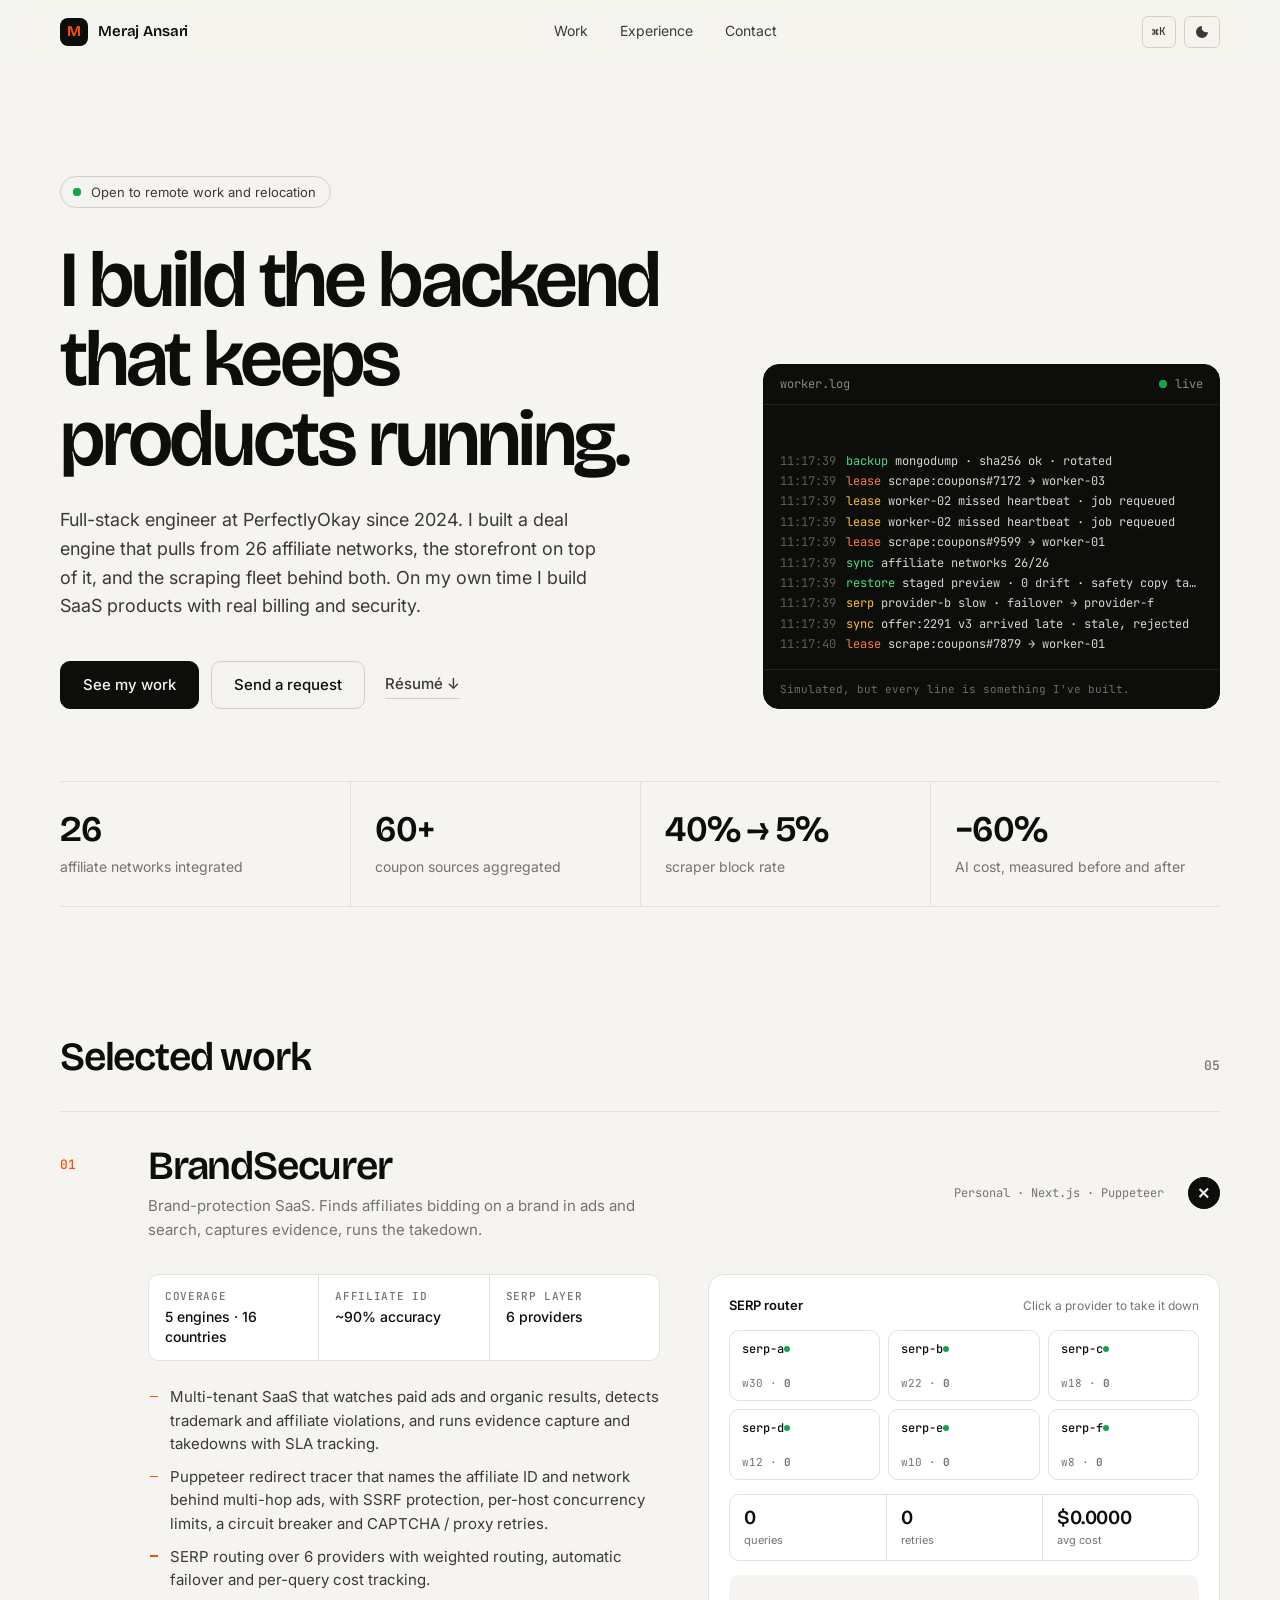
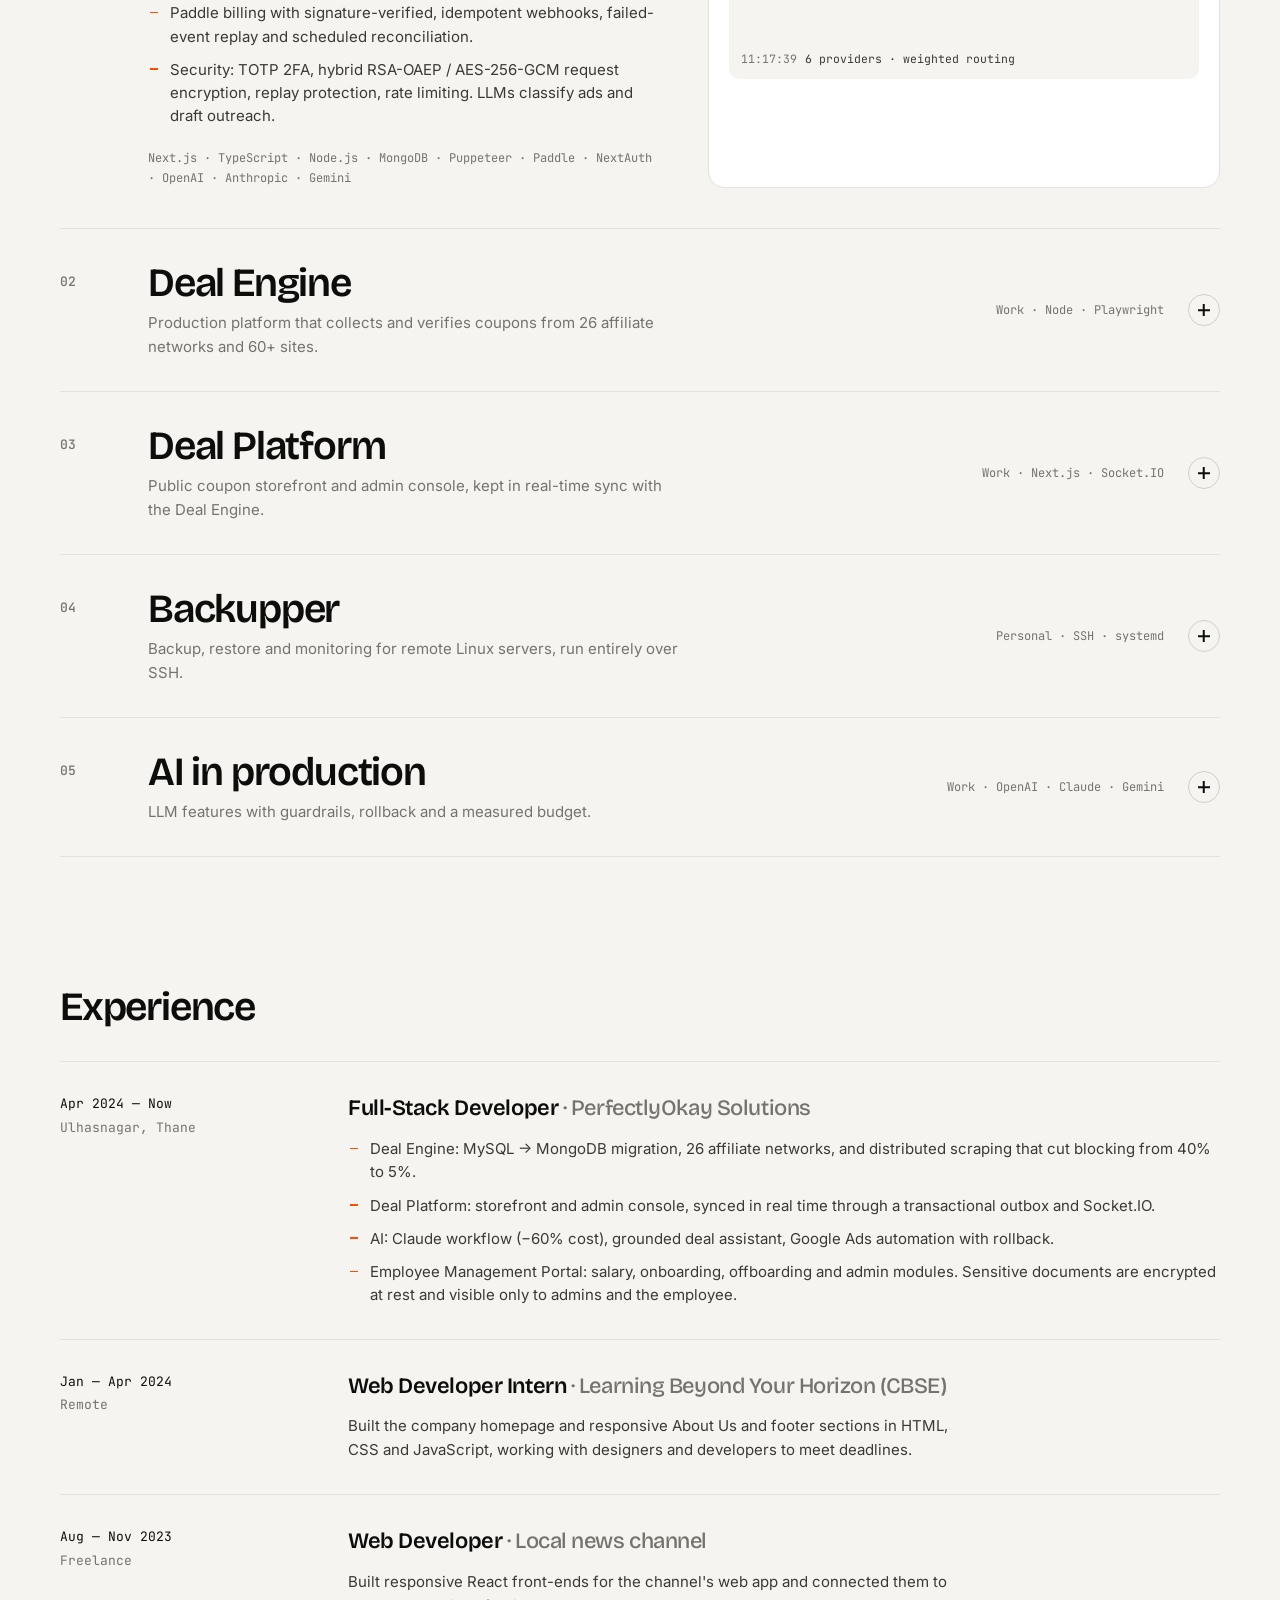
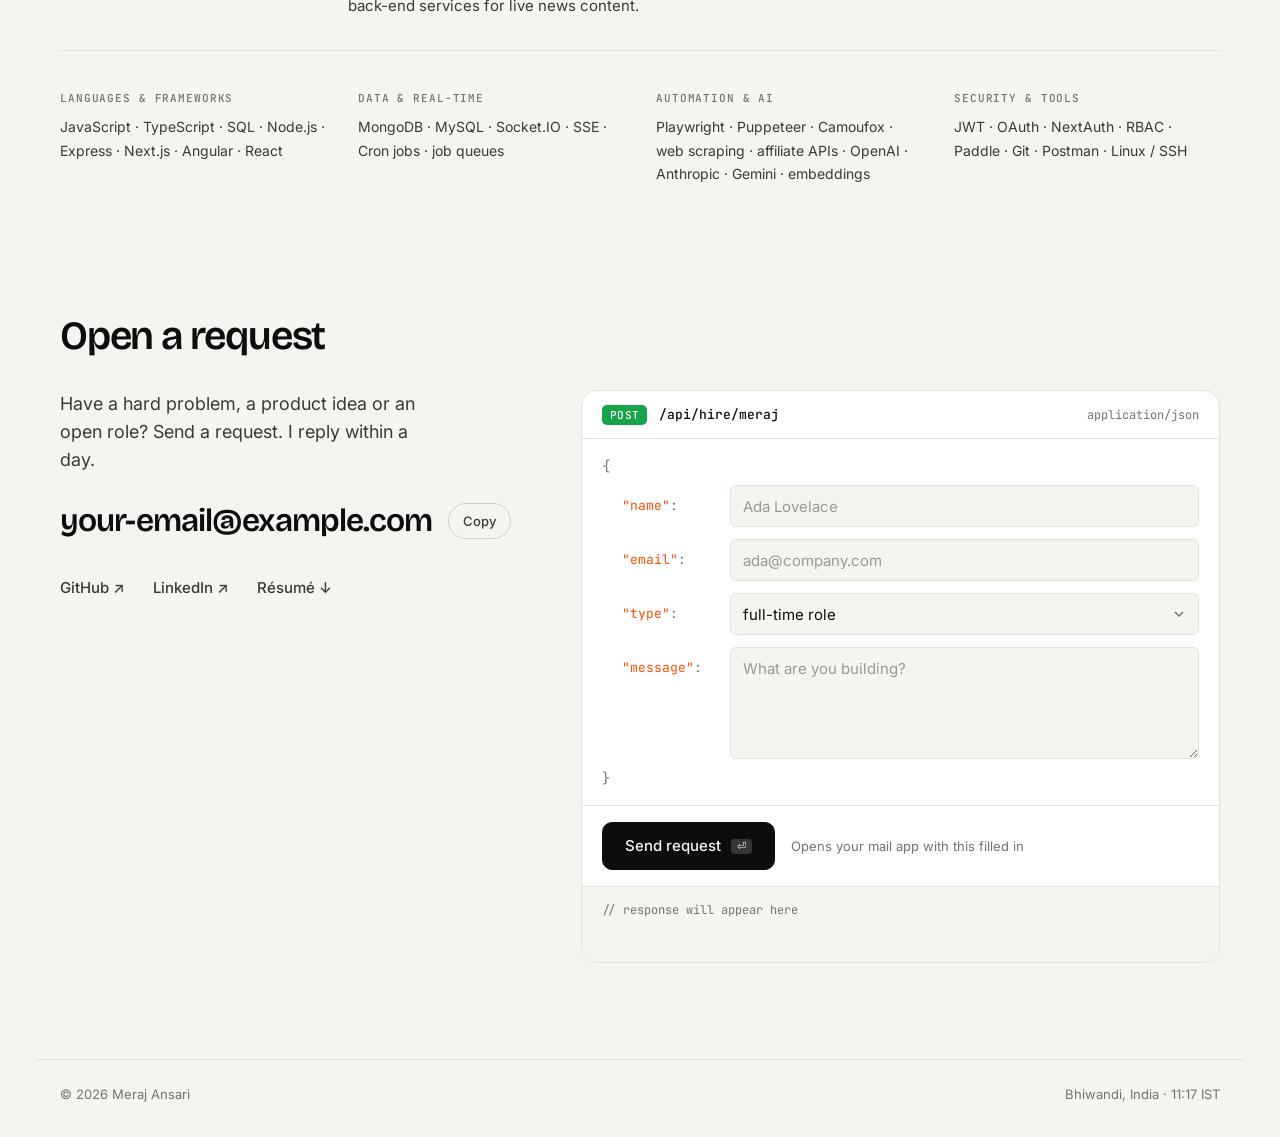
==== index.html @ af487119 "First Draft" ====
<!doctype html>
<html lang="en">
<head>
  <meta charset="utf-8" />
  <meta name="viewport" content="width=device-width, initial-scale=1" />
  <title>Meraj Ansari · Full-Stack Engineer</title>
  <meta name="description" content="Full-stack engineer building backends that keep products running: distributed scraping, real-time sync, billing and LLM features." />
  <meta property="og:title" content="Meraj Ansari · Full-Stack Engineer" />
  <meta property="og:description" content="Backend-first full-stack engineer. Distributed scraping, real-time sync, billing, AI pipelines." />
  <meta property="og:type" content="website" />
  <meta name="theme-color" content="#f5f4f0" media="(prefers-color-scheme: light)" />
  <meta name="theme-color" content="#0b0b0a" media="(prefers-color-scheme: dark)" />
  <link rel="icon" href="data:image/svg+xml,%3Csvg xmlns='http://www.w3.org/2000/svg' viewBox='0 0 32 32'%3E%3Crect width='32' height='32' rx='8' fill='%230d0d0c'/%3E%3Cpath d='M8 23V9h3l5 7 5-7h3v14h-3v-9l-5 7-5-7v9z' fill='%23ff4d00'/%3E%3C/svg%3E" />
  <link rel="preconnect" href="https://fonts.googleapis.com" />
  <link rel="preconnect" href="https://fonts.gstatic.com" crossorigin />
  <link href="https://fonts.googleapis.com/css2?family=Bricolage+Grotesque:opsz,wght@12..96,500;12..96,600;12..96,700&family=Inter:wght@400;500;600&family=JetBrains+Mono:wght@400;500&display=swap" rel="stylesheet" />
  <link rel="stylesheet" href="styles.css" />
  <script>
    try { var t = localStorage.getItem("theme"); if (t) document.documentElement.dataset.theme = t; } catch (e) {}
  </script>
</head>
<body>

  <header class="nav" id="nav">
    <div class="wrap nav-inner">
      <a href="#top" class="brand" aria-label="Meraj Ansari, home">
        <span class="mark">M</span><span class="brand-name">Meraj Ansari</span>
      </a>
      <nav class="nav-links" aria-label="Sections">
        <a href="#work">Work</a>
        <a href="#experience">Experience</a>
        <a href="#contact">Contact</a>
      </nav>
      <div class="nav-tools">
        <button class="icon-btn" id="paletteBtn" aria-label="Open command menu"><kbd>⌘K</kbd></button>
        <button class="icon-btn" id="themeBtn" aria-label="Toggle dark mode">
          <svg viewBox="0 0 24 24" width="16" height="16" aria-hidden="true"><path d="M12 3a9 9 0 1 0 9 9 7 7 0 0 1-9-9z" fill="currentColor"/></svg>
        </button>
      </div>
    </div>
  </header>

  <main id="top">
    <!-- Hero -->
    <section class="wrap hero">
      <div class="hero-copy">
        <p class="status"><span class="dot"></span>Open to remote work and relocation</p>
        <h1>I build the backend that keeps products running.</h1>
        <p class="lede">
          Full-stack engineer at PerfectlyOkay since 2024. I built a deal engine
          that pulls from 26 affiliate networks, the storefront on top of it, and
          the scraping fleet behind both. On my own time I build SaaS products
          with real billing and security.
        </p>
        <div class="ctas">
          <a class="btn btn-primary" href="#work">See my work</a>
          <a class="btn" href="#contact">Send a request</a>
          <a class="text-link" id="resumeLink" href="#" download>Résumé ↓</a>
        </div>
      </div>

      <figure class="console" aria-label="Simulated production log">
        <div class="console-bar">
          <span>worker.log</span>
          <span class="console-live"><span class="dot"></span>live</span>
        </div>
        <ol class="console-body" id="log"></ol>
        <figcaption class="console-foot">Simulated, but every line is something I've built.</figcaption>
      </figure>
    </section>

    <section class="wrap">
      <ul class="metrics">
        <li><b>26</b><span>affiliate networks integrated</span></li>
        <li><b>60+</b><span>coupon sources aggregated</span></li>
        <li><b>40% → 5%</b><span>scraper block rate</span></li>
        <li><b>−60%</b><span>AI cost, measured before and after</span></li>
      </ul>
    </section>

    <!-- Work -->
    <section class="wrap section" id="work">
      <div class="sec-head">
        <h2>Selected work</h2>
        <span class="sec-count">05</span>
      </div>

      <div class="projects">
        <!-- 01 BrandSecurer -->
        <article class="proj open">
          <button class="proj-row" aria-expanded="true" aria-controls="p1">
            <span class="proj-no">01</span>
            <span class="proj-title">
              <span class="proj-name">BrandSecurer</span>
              <span class="proj-line">Brand-protection SaaS. Finds affiliates bidding on a brand in ads and search, captures evidence, runs the takedown.</span>
            </span>
            <span class="proj-tags">Personal · Next.js · Puppeteer</span>
            <span class="plus" aria-hidden="true"></span>
          </button>
          <div class="proj-panel" id="p1">
            <div class="proj-inner">
              <div class="proj-detail">
                <dl class="facts">
                  <div><dt>Coverage</dt><dd>5 engines · 16 countries</dd></div>
                  <div><dt>Affiliate ID</dt><dd>~90% accuracy</dd></div>
                  <div><dt>SERP layer</dt><dd>6 providers</dd></div>
                </dl>
                <ul class="bullets">
                  <li>Multi-tenant SaaS that watches paid ads and organic results, detects trademark and affiliate violations, and runs evidence capture and takedowns with SLA tracking.</li>
                  <li>Puppeteer redirect tracer that names the affiliate ID and network behind multi-hop ads, with SSRF protection, per-host concurrency limits, a circuit breaker and CAPTCHA / proxy retries.</li>
                  <li>SERP routing over 6 providers with weighted routing, automatic failover and per-query cost tracking.</li>
                  <li>Paddle billing with signature-verified, idempotent webhooks, failed-event replay and scheduled reconciliation.</li>
                  <li>Security: TOTP 2FA, hybrid RSA-OAEP / AES-256-GCM request encryption, replay protection, rate limiting. LLMs classify ads and draft outreach.</li>
                </ul>
                <p class="stack">Next.js · TypeScript · Node.js · MongoDB · Puppeteer · Paddle · NextAuth · OpenAI · Anthropic · Gemini</p>
              </div>
              <div class="lab" id="serpLab">
                <div class="lab-head"><span>SERP router</span><span class="lab-hint">Click a provider to take it down</span></div>
                <div class="providers" id="serpProviders"></div>
                <div class="lab-stats">
                  <div><b id="serpTotal">0</b><span>queries</span></div>
                  <div><b id="serpRetries">0</b><span>retries</span></div>
                  <div><b id="serpCost">$0.0000</b><span>avg cost</span></div>
                </div>
                <ol class="lab-log" id="serpLog"></ol>
              </div>
            </div>
          </div>
        </article>

        <!-- 02 Deal Engine -->
        <article class="proj">
          <button class="proj-row" aria-expanded="false" aria-controls="p2">
            <span class="proj-no">02</span>
            <span class="proj-title">
              <span class="proj-name">Deal Engine</span>
              <span class="proj-line">Production platform that collects and verifies coupons from 26 affiliate networks and 60+ sites.</span>
            </span>
            <span class="proj-tags">Work · Node · Playwright</span>
            <span class="plus" aria-hidden="true"></span>
          </button>
          <div class="proj-panel" id="p2">
            <div class="proj-inner">
              <div class="proj-detail">
                <dl class="facts">
                  <div><dt>Sources</dt><dd>26 networks · 60+ sites</dd></div>
                  <div><dt>Block rate</dt><dd>40% → 5%</dd></div>
                  <div><dt>Quick-commerce</dt><dd>6 platforms</dd></div>
                </dl>
                <ul class="bullets">
                  <li>Migrated from MySQL to MongoDB and redesigned the architecture around physically partitioned, project-specific collections with access validation, so client data never crosses projects.</li>
                  <li>Integrated 26 affiliate networks through parallel fetch pipelines and authenticated-portal scraping.</li>
                  <li>Automated Shopify and WooCommerce coupon verification with Camoufox / Playwright, adaptive browser-session pools, rate-limit recovery and residential proxies.</li>
                  <li>Distributed scraping on a lease-based MongoDB job queue with remote workers and server fallback.</li>
                  <li>Socket.IO browser streaming with remote takeover, plus a config-free universal coupon extractor.</li>
                </ul>
                <p class="stack">Node.js · Express · Angular · MongoDB · MySQL · Playwright · Camoufox · Socket.IO</p>
              </div>
              <div class="lab" id="queueLab">
                <div class="lab-head"><span>Job queue</span><span class="lab-hint">Kill a worker: its lease expires, the job is reclaimed</span></div>
                <div class="queue" id="queue"></div>
                <div class="workers" id="workers"></div>
                <div class="lab-stats">
                  <div><b id="qDone">0</b><span>completed</span></div>
                  <div><b id="qReclaimed">0</b><span>reclaimed</span></div>
                  <div><b>0</b><span>lost</span></div>
                </div>
                <ol class="lab-log" id="queueLog"></ol>
              </div>
            </div>
          </div>
        </article>

        <!-- 03 Deal Platform -->
        <article class="proj">
          <button class="proj-row" aria-expanded="false" aria-controls="p3">
            <span class="proj-no">03</span>
            <span class="proj-title">
              <span class="proj-name">Deal Platform</span>
              <span class="proj-line">Public coupon storefront and admin console, kept in real-time sync with the Deal Engine.</span>
            </span>
            <span class="proj-tags">Work · Next.js · Socket.IO</span>
            <span class="plus" aria-hidden="true"></span>
          </button>
          <div class="proj-panel" id="p3">
            <div class="proj-inner">
              <div class="proj-detail">
                <dl class="facts">
                  <div><dt>Sync</dt><dd>Outbox · Socket.IO</dd></div>
                  <div><dt>Updates</dt><dd>Idempotent, version-guarded</dd></div>
                  <div><dt>Access</dt><dd>DB-driven RBAC</dd></div>
                </dl>
                <ul class="bullets">
                  <li>Storefront and admin console with offer ranking, bank and card offers, and A/B testing.</li>
                  <li>Cashback with fraud checks on withdrawals.</li>
                  <li>Multi-provider authentication and database-driven RBAC.</li>
                  <li>Real-time sync with the Deal Engine over project-scoped Socket.IO, using a transactional outbox and idempotent, version-guarded updates, so a late or repeated event never overwrites newer data.</li>
                </ul>
                <p class="stack">Next.js · MongoDB · Socket.IO · RBAC</p>
              </div>
              <div class="lab" id="syncLab">
                <div class="lab-head"><span>Sync stream</span><button class="lab-btn" id="syncBtn">Replay</button></div>
                <div class="sync-flow" aria-hidden="true">
                  <span>Deal Engine</span><i></i><span>outbox</span><i></i><span>Socket.IO</span><i></i><span>Platform</span>
                </div>
                <ol class="sync-events" id="syncEvents">
                  <li><code>offer:2291</code><span>v4 · price ₹499</span><em class="t-ok">applied</em></li>
                  <li><code>offer:2291</code><span>v5 · price ₹449</span><em class="t-ok">applied</em></li>
                  <li><code>offer:2291</code><span>v5 · redelivered</span><em class="t-muted">duplicate · skipped</em></li>
                  <li><code>offer:2291</code><span>v3 · arrived late</span><em class="t-warn">stale · rejected</em></li>
                  <li><code>offer:3107</code><span>v1 · new offer</span><em class="t-ok">applied</em></li>
                </ol>
                <div class="sync-state"><span class="muted">Platform holds</span><b>offer:2291 = v5 · ₹449</b></div>
              </div>
            </div>
          </div>
        </article>

        <!-- 04 Backupper -->
        <article class="proj">
          <button class="proj-row" aria-expanded="false" aria-controls="p4">
            <span class="proj-no">04</span>
            <span class="proj-title">
              <span class="proj-name">Backupper</span>
              <span class="proj-line">Backup, restore and monitoring for remote Linux servers, run entirely over SSH.</span>
            </span>
            <span class="proj-tags">Personal · SSH · systemd</span>
            <span class="plus" aria-hidden="true"></span>
          </button>
          <div class="proj-panel" id="p4">
            <div class="proj-inner">
              <div class="proj-detail">
                <dl class="facts">
                  <div><dt>Targets</dt><dd>Files · MongoDB · MySQL</dd></div>
                  <div><dt>Retries</dt><dd>3× exponential backoff</dd></div>
                  <div><dt>Restore</dt><dd>Auto-rollback on failure</dd></div>
                </dl>
                <ul class="bullets">
                  <li>Cron-scheduled backups with SHA-256-verified transfers that reject truncated uploads, and systemd cgroup CPU / memory limits. If the limits can't be applied, the job fails.</li>
                  <li>Safe restores: staged previews, file and database diffs, drift and tamper detection, pre-restore safety copies, per-target locking, boot-time recovery.</li>
                  <li>Monitoring: CPU / RAM sampling over SSH, spike detection against a 7-day baseline, disk-fill forecasting, missed-backup detection. Alerts go out over SSE and email, deduplicated.</li>
                  <li>Read-only scanner for 6 compromise indicators with Fail2ban analysis. Email-OTP login, 15-minute lockouts, JWT revocation and SSH host-key pinning.</li>
                </ul>
                <p class="stack">Next.js · Node.js · MongoDB · MySQL · SSH/SFTP · JWT · SSE · systemd · cgroups · Cron</p>
              </div>
              <div class="lab">
                <div class="lab-head"><span>Nightly run</span><button class="lab-btn" id="backupBtn">Run again</button></div>
                <ol class="term" id="backupTerm"></ol>
                <div class="lab-head"><span>Disk forecast</span><span class="lab-hint">Full in ~23 days</span></div>
                <svg class="forecast" viewBox="0 0 400 120" preserveAspectRatio="none" role="img" aria-label="Disk usage trend with forecast">
                  <line x1="0" y1="16" x2="400" y2="16" class="cap" />
                  <line x1="240" y1="0" x2="240" y2="120" class="now" />
                  <polyline class="used" points="0,104 30,101 60,99 90,92 120,90 150,85 180,80 210,76 240,69" />
                  <polyline class="proj-line-svg" points="240,69 280,56 320,43 360,30 392,16" />
                  <circle cx="392" cy="16" r="4" class="hit" />
                </svg>
              </div>
            </div>
          </div>
        </article>

        <!-- 05 AI -->
        <article class="proj">
          <button class="proj-row" aria-expanded="false" aria-controls="p5">
            <span class="proj-no">05</span>
            <span class="proj-title">
              <span class="proj-name">AI in production</span>
              <span class="proj-line">LLM features with guardrails, rollback and a measured budget.</span>
            </span>
            <span class="proj-tags">Work · OpenAI · Claude · Gemini</span>
            <span class="plus" aria-hidden="true"></span>
          </button>
          <div class="proj-panel" id="p5">
            <div class="proj-inner">
              <div class="proj-detail">
                <dl class="facts">
                  <div><dt>AI cost</dt><dd>−60%, measured</dd></div>
                  <div><dt>Providers</dt><dd>OpenAI · Claude · Gemini</dd></div>
                  <div><dt>Ads</dt><dd>Rollback · idempotent</dd></div>
                </dl>
                <ul class="bullets">
                  <li>Claude-based scraping workflow that cut AI cost by 60%, measured before and after.</li>
                  <li>Grounded deal assistant with hallucination safeguards: it answers only from retrieved deals.</li>
                  <li>Automated Google Ads optimisation with rollback and idempotent offline-conversion uploads.</li>
                </ul>
                <p class="stack">OpenAI · Anthropic · Gemini · Embeddings · Node.js · Google Ads API</p>
              </div>
              <div class="lab" id="groundLab">
                <div class="lab-head"><span>Grounded answer</span><button class="lab-btn" id="groundBtn">Ask again</button></div>
                <p class="g-q">Is there a free-shipping code for Store A?</p>
                <ol class="g-src">
                  <li><b>1</b> SHIPFREE · Store A · verified 2h ago · min. ₹999</li>
                  <li><b>2</b> Store A policy · free shipping over ₹1,499</li>
                </ol>
                <div class="g-a">
                  <p class="g-line">Yes. <b>SHIPFREE</b> gives free shipping on orders over ₹999.<sup>1</sup></p>
                  <p class="g-line">Orders over ₹1,499 ship free without a code.<sup>2</sup></p>
                  <p class="g-line bad">It also stacks with 20% off sitewide.<span class="g-flag">No source · removed</span></p>
                </div>
              </div>
            </div>
          </div>
        </article>
      </div>
    </section>

    <!-- Experience -->
    <section class="wrap section" id="experience">
      <div class="sec-head"><h2>Experience</h2></div>
      <ol class="exp-list">
        <li class="exp">
          <div class="exp-when"><span>Apr 2024 — Now</span><span class="muted">Ulhasnagar, Thane</span></div>
          <div class="exp-body">
            <h3>Full-Stack Developer <span class="muted">· PerfectlyOkay Solutions</span></h3>
            <ul class="bullets">
              <li>Deal Engine: MySQL → MongoDB migration, 26 affiliate networks, and distributed scraping that cut blocking from 40% to 5%.</li>
              <li>Deal Platform: storefront and admin console, synced in real time through a transactional outbox and Socket.IO.</li>
              <li>AI: Claude workflow (−60% cost), grounded deal assistant, Google Ads automation with rollback.</li>
              <li>Employee Management Portal: salary, onboarding, offboarding and admin modules. Sensitive documents are encrypted at rest and visible only to admins and the employee.</li>
            </ul>
          </div>
        </li>
        <li class="exp">
          <div class="exp-when"><span>Jan — Apr 2024</span><span class="muted">Remote</span></div>
          <div class="exp-body">
            <h3>Web Developer Intern <span class="muted">· Learning Beyond Your Horizon (CBSE)</span></h3>
            <p class="exp-note">Built the company homepage and responsive About Us and footer sections in HTML, CSS and JavaScript, working with designers and developers to meet deadlines.</p>
          </div>
        </li>
        <li class="exp">
          <div class="exp-when"><span>Aug — Nov 2023</span><span class="muted">Freelance</span></div>
          <div class="exp-body">
            <h3>Web Developer <span class="muted">· Local news channel</span></h3>
            <p class="exp-note">Built responsive React front-ends for the channel's web app and connected them to back-end services for live news content.</p>
          </div>
        </li>
      </ol>

      <div class="toolbox">
        <div><h4>Languages &amp; frameworks</h4><p>JavaScript · TypeScript · SQL · Node.js · Express · Next.js · Angular · React</p></div>
        <div><h4>Data &amp; real-time</h4><p>MongoDB · MySQL · Socket.IO · SSE · Cron jobs · job queues</p></div>
        <div><h4>Automation &amp; AI</h4><p>Playwright · Puppeteer · Camoufox · web scraping · affiliate APIs · OpenAI · Anthropic · Gemini · embeddings</p></div>
        <div><h4>Security &amp; tools</h4><p>JWT · OAuth · NextAuth · RBAC · Paddle · Git · Postman · Linux / SSH</p></div>
      </div>
    </section>

    <!-- Contact -->
    <section class="wrap section" id="contact">
      <div class="sec-head"><h2>Open a request</h2></div>
      <div class="contact">
        <div class="contact-side">
          <p class="contact-kicker">Have a hard problem, a product idea or an open role? Send a request. I reply within a day.</p>
          <div class="contact-mail">
            <a id="emailLink" href="#">—</a>
            <button class="copy" id="copyBtn" aria-label="Copy email address">Copy</button>
          </div>
          <ul class="contact-links">
            <li><a id="githubLink" href="#" target="_blank" rel="noopener">GitHub ↗</a></li>
            <li><a id="linkedinLink" href="#" target="_blank" rel="noopener">LinkedIn ↗</a></li>
            <li><a id="resumeLink2" href="#" download>Résumé ↓</a></li>
          </ul>
        </div>

        <form class="api" id="hireForm" novalidate>
          <div class="api-bar">
            <span class="api-method">POST</span>
            <span class="api-path">/api/hire/meraj</span>
            <span class="api-type">application/json</span>
          </div>
          <div class="api-body">
            <span class="brace">{</span>
            <label class="api-field"><span class="key">"name"</span><input name="name" required autocomplete="name" placeholder="Ada Lovelace" /></label>
            <label class="api-field"><span class="key">"email"</span><input name="email" type="email" required autocomplete="email" placeholder="ada@company.com" /></label>
            <label class="api-field"><span class="key">"type"</span>
              <select name="type">
                <option>full-time role</option>
                <option>contract</option>
                <option>collaboration</option>
                <option>just saying hi</option>
              </select>
            </label>
            <label class="api-field"><span class="key">"message"</span><textarea name="message" rows="4" required placeholder="What are you building?"></textarea></label>
            <span class="brace">}</span>
          </div>
          <div class="api-foot">
            <button class="btn btn-primary" type="submit">Send request <kbd class="kbd-inv">⏎</kbd></button>
            <span class="api-hint">Opens your mail app with this filled in</span>
          </div>
          <pre class="api-resp" id="apiResp" aria-live="polite"><span class="muted">// response will appear here</span></pre>
        </form>
      </div>
    </section>
  </main>

  <footer class="wrap footer">
    <span>© <span id="year"></span> Meraj Ansari</span>
    <span>Bhiwandi, India · <span id="clock">--:--</span> IST</span>
  </footer>

  <div class="palette" id="palette" hidden>
    <div class="palette-box" role="dialog" aria-modal="true" aria-label="Command menu">
      <input id="paletteInput" placeholder="Jump to…" autocomplete="off" spellcheck="false" />
      <ol id="paletteList"></ol>
    </div>
  </div>

  <div class="toast" id="toast" role="status" aria-live="polite"></div>

  <script src="main.js"></script>
</body>
</html>
---- styles.css ----
/* ───────── Tokens ───────── */
:root {
  --bg: #f5f4f0;
  --card: #ffffff;
  --fg: #0d0d0c;
  --fg-2: #3a3936;
  --mute: #75736d;
  --line: #e3e1da;
  --line-2: #d3d0c7;
  --accent: #ff4d00;
  --ok: #16a34a;
  --warn: #c98a00;
  --bad: #dc2626;

  --display: "Bricolage Grotesque", "Inter", system-ui, sans-serif;
  --sans: "Inter", system-ui, -apple-system, sans-serif;
  --mono: "JetBrains Mono", ui-monospace, monospace;

  --wrap: 1160px;
  --pad: 24px;
  --nav-h: 64px;
  --r-lg: 16px;
  --r-md: 10px;
  --r-sm: 6px;
  --ease: cubic-bezier(.2, .7, .2, 1);
  color-scheme: light;
}
@media (prefers-color-scheme: dark) {
  :root:not([data-theme="light"]) {
    --bg: #0b0b0a; --card: #131312; --fg: #f1efe9; --fg-2: #c9c6be; --mute: #8b8880;
    --line: #22221f; --line-2: #2f2e2a; --accent: #ff6a2b; --ok: #34d074; --warn: #e6ad2e; --bad: #f05252;
    color-scheme: dark;
  }
}
:root[data-theme="dark"] {
  --bg: #0b0b0a; --card: #131312; --fg: #f1efe9; --fg-2: #c9c6be; --mute: #8b8880;
  --line: #22221f; --line-2: #2f2e2a; --accent: #ff6a2b; --ok: #34d074; --warn: #e6ad2e; --bad: #f05252;
  color-scheme: dark;
}

/* ───────── Base ───────── */
*, *::before, *::after { box-sizing: border-box; }
html { scroll-behavior: smooth; scroll-padding-top: calc(var(--nav-h) + 16px); -webkit-text-size-adjust: 100%; }
body {
  margin: 0; background: var(--bg); color: var(--fg);
  font: 400 16px/1.6 var(--sans); -webkit-font-smoothing: antialiased; -moz-osx-font-smoothing: grayscale;
  text-rendering: optimizeLegibility; overflow-x: hidden;
}
h1, h2, h3, h4, p, ul, ol, dl, dd, figure { margin: 0; }
ul, ol { padding: 0; list-style: none; }
a { color: inherit; text-decoration: none; }
button { font: inherit; color: inherit; background: none; border: 0; padding: 0; cursor: pointer; }
:focus-visible { outline: 2px solid var(--accent); outline-offset: 3px; border-radius: 4px; }
::selection { background: var(--accent); color: #fff; }
kbd { font: 500 11px/1 var(--mono); }
.muted { color: var(--mute); }

.wrap { width: 100%; max-width: calc(var(--wrap) + var(--pad) * 2); margin-inline: auto; padding-inline: var(--pad); }

.dot { width: 8px; height: 8px; border-radius: 50%; background: var(--ok); flex: none; position: relative; }
.dot::after { content: ""; position: absolute; inset: 0; border-radius: 50%; background: var(--ok); animation: ping 2s var(--ease) infinite; }
@keyframes ping { 0% { transform: scale(1); opacity: .6; } 100% { transform: scale(2.6); opacity: 0; } }

/* ───────── Nav ───────── */
.nav {
  position: sticky; top: 0; z-index: 30; height: var(--nav-h);
  background: color-mix(in srgb, var(--bg) 82%, transparent);
  backdrop-filter: saturate(160%) blur(12px); -webkit-backdrop-filter: saturate(160%) blur(12px);
  border-bottom: 1px solid transparent; transition: border-color .2s;
}
.nav.scrolled { border-bottom-color: var(--line); }
.nav-inner { height: 100%; display: flex; align-items: center; justify-content: space-between; gap: 24px; }
.brand { display: flex; align-items: center; gap: 10px; font: 600 15px/1 var(--display); letter-spacing: -.01em; }
.mark {
  width: 28px; height: 28px; border-radius: 8px; background: var(--fg); color: var(--accent);
  display: grid; place-items: center; font: 700 15px/1 var(--display);
}
.nav-links { display: flex; gap: 32px; font-size: 14px; color: var(--fg-2); }
.nav-links a { position: relative; padding: 6px 0; transition: color .15s; }
.nav-links a:hover { color: var(--fg); }
.nav-tools { display: flex; align-items: center; gap: 8px; }
.icon-btn {
  height: 32px; min-width: 32px; padding: 0 9px; border: 1px solid var(--line-2); border-radius: var(--r-sm);
  display: inline-grid; place-items: center; color: var(--fg-2); transition: border-color .15s, color .15s, background .15s;
}
.icon-btn:hover { border-color: var(--fg); color: var(--fg); }

/* ───────── Hero ───────── */
.hero {
  display: grid; grid-template-columns: minmax(0, 7fr) minmax(0, 5fr); gap: 64px;
  align-items: end; padding-top: 112px; padding-bottom: 72px;
}
.status {
  display: inline-flex; align-items: center; gap: 10px; height: 32px; padding: 0 14px 0 12px;
  border: 1px solid var(--line-2); border-radius: 999px; font-size: 13px; color: var(--fg-2); margin-bottom: 32px;
}
h1 {
  font: 600 clamp(44px, 6.2vw, 84px)/1 var(--display); letter-spacing: -.04em;
  max-width: 13ch; text-wrap: balance;
}
.lede { margin-top: 28px; font-size: 18px; line-height: 1.6; color: var(--fg-2); max-width: 50ch; text-wrap: pretty; }
.ctas { display: flex; align-items: center; flex-wrap: wrap; gap: 12px; margin-top: 40px; }
.btn {
  height: 48px; padding: 0 22px; border-radius: var(--r-md); border: 1px solid var(--line-2);
  display: inline-flex; align-items: center; font-size: 15px; font-weight: 500;
  transition: transform .2s var(--ease), background .15s, border-color .15s;
}
.btn:hover { border-color: var(--fg); transform: translateY(-1px); }
.btn:active { transform: translateY(0); }
.btn-primary { background: var(--fg); color: var(--bg); border-color: var(--fg); }
.btn-primary:hover { background: color-mix(in srgb, var(--fg) 86%, var(--accent)); }
.text-link { margin-left: 8px; font-size: 15px; font-weight: 500; color: var(--fg-2); border-bottom: 1px solid var(--line-2); padding-bottom: 2px; transition: color .15s, border-color .15s; }
.text-link:hover { color: var(--fg); border-color: var(--fg); }

/* console */
.console {
  background: #0d0d0c; color: #d9d6ce; border-radius: var(--r-lg); overflow: hidden;
  font: 12px/1.7 var(--mono); border: 1px solid #0d0d0c;
}
:root[data-theme="dark"] .console { border-color: var(--line-2); }
@media (prefers-color-scheme: dark) { :root:not([data-theme="light"]) .console { border-color: var(--line-2); } }
.console-bar { display: flex; justify-content: space-between; align-items: center; height: 40px; padding: 0 16px; border-bottom: 1px solid #23231f; color: #8b8880; }
.console-live { display: inline-flex; align-items: center; gap: 8px; }
.console-body { height: 264px; padding: 14px 16px; overflow: hidden; display: flex; flex-direction: column; justify-content: flex-end; }
.console-body li { white-space: nowrap; overflow: hidden; text-overflow: ellipsis; animation: rise .35s var(--ease); }
.console-body .ts { color: #5f5d57; margin-right: 10px; }
.console-foot { padding: 10px 16px; border-top: 1px solid #23231f; color: #6f6c66; font-size: 11px; }
.c-ok { color: #4ade80; } .c-warn { color: #fbbf24; } .c-bad { color: #f87171; } .c-acc { color: #ff7a3d; }
@keyframes rise { from { opacity: 0; transform: translateY(6px); } }

/* metrics */
.metrics { display: grid; grid-template-columns: repeat(4, 1fr); border-top: 1px solid var(--line); border-bottom: 1px solid var(--line); }
.metrics li { padding: 28px 24px; border-left: 1px solid var(--line); }
.metrics li:first-child { border-left: 0; padding-left: 0; }
.metrics b { display: block; font: 600 36px/1.1 var(--display); letter-spacing: -.03em; font-variant-numeric: tabular-nums; }
.metrics span { display: block; margin-top: 6px; font-size: 14px; color: var(--mute); }

/* ───────── Sections ───────── */
.section { padding-top: 128px; }
.sec-head { display: flex; align-items: baseline; justify-content: space-between; margin-bottom: 32px; }
h2 { font: 600 40px/1.1 var(--display); letter-spacing: -.03em; }
.sec-count { font: 500 13px var(--mono); color: var(--mute); }

/* ───────── Projects ───────── */
.projects { border-bottom: 1px solid var(--line); }
.proj { border-top: 1px solid var(--line); }
.proj-row {
  width: 100%; display: grid; grid-template-columns: 64px minmax(0, 1fr) auto 32px; gap: 24px;
  align-items: center; padding: 32px 0; text-align: left;
}
.proj-no { font: 500 13px var(--mono); color: var(--mute); align-self: start; padding-top: 12px; transition: color .2s; }
.proj-title { display: flex; flex-direction: column; gap: 6px; }
.proj-name { font: 600 clamp(28px, 3.4vw, 40px)/1.1 var(--display); letter-spacing: -.03em; transition: transform .3s var(--ease); }
.proj-line { font-size: 15px; color: var(--mute); max-width: 60ch; }
.proj-tags { font: 400 12px var(--mono); color: var(--mute); white-space: nowrap; }
.plus { width: 32px; height: 32px; border: 1px solid var(--line-2); border-radius: 50%; position: relative; transition: transform .35s var(--ease), background .2s, border-color .2s; }
.plus::before, .plus::after { content: ""; position: absolute; left: 50%; top: 50%; width: 12px; height: 1.5px; background: currentColor; transform: translate(-50%, -50%); }
.plus::after { transform: translate(-50%, -50%) rotate(90deg); }
.proj-row:hover .proj-no, .proj.open .proj-no { color: var(--accent); }
.proj-row:hover .proj-name { transform: translateX(6px); }
.proj-row:hover .plus { border-color: var(--fg); }
.proj.open .plus { transform: rotate(45deg); background: var(--fg); color: var(--bg); border-color: var(--fg); }

.proj-panel { display: grid; grid-template-rows: 0fr; transition: grid-template-rows .45s var(--ease); }
.proj.open .proj-panel { grid-template-rows: 1fr; }
.proj-inner {
  overflow: hidden; min-height: 0;
  display: grid; grid-template-columns: minmax(0, 1fr) minmax(0, 1fr); gap: 48px;
  padding-left: 88px;
}
.proj-inner > * { margin-bottom: 40px; }
.proj-inner > :first-child { opacity: 0; transform: translateY(8px); transition: opacity .3s, transform .4s var(--ease); }
.proj.open .proj-inner > :first-child { opacity: 1; transform: none; transition-delay: .12s; }

.facts { display: grid; grid-template-columns: repeat(3, 1fr); gap: 1px; background: var(--line); border: 1px solid var(--line); border-radius: var(--r-md); overflow: hidden; margin-bottom: 24px; }
.facts div { background: var(--card); padding: 14px 16px; }
.facts dt { font: 500 11px var(--mono); color: var(--mute); text-transform: uppercase; letter-spacing: .06em; }
.facts dd { margin-top: 4px; font-size: 14px; font-weight: 500; line-height: 1.4; }

.bullets li { position: relative; padding-left: 22px; font-size: 15px; color: var(--fg-2); line-height: 1.55; }
.bullets li + li { margin-top: 10px; }
.bullets li::before { content: ""; position: absolute; left: 2px; top: .7em; width: 8px; height: 1.5px; background: var(--accent); }

/* ───────── Labs ───────── */
.lab {
  background: var(--card); border: 1px solid var(--line); border-radius: var(--r-lg);
  padding: 20px; display: flex; flex-direction: column; gap: 14px; font-size: 13px; min-width: 0;
  opacity: 0; transform: translateY(8px); transition: opacity .3s, transform .4s var(--ease);
}
.proj.open .lab { opacity: 1; transform: none; transition-delay: .2s; }
.lab-head { display: flex; justify-content: space-between; align-items: baseline; gap: 12px; font-weight: 600; font-size: 13px; }
.lab-hint { font-weight: 400; font-size: 12px; color: var(--mute); text-align: right; }
.lab-btn { font-size: 12px; font-weight: 500; color: var(--accent); }
.lab-btn:hover { text-decoration: underline; text-underline-offset: 3px; }
.lab-stats { display: grid; grid-template-columns: repeat(3, 1fr); border: 1px solid var(--line); border-radius: var(--r-md); }
.lab-stats div { padding: 10px 14px; border-left: 1px solid var(--line); }
.lab-stats div:first-child { border-left: 0; }
.lab-stats b { display: block; font: 600 20px/1.2 var(--display); letter-spacing: -.02em; font-variant-numeric: tabular-nums; }
.lab-stats span { font-size: 11px; color: var(--mute); }
.lab-log {
  height: 104px; padding: 10px 12px; border-radius: var(--r-md); background: var(--bg);
  font: 11.5px/1.75 var(--mono); color: var(--fg-2); overflow: hidden;
  display: flex; flex-direction: column; justify-content: flex-end;
}
.lab-log li { white-space: nowrap; overflow: hidden; text-overflow: ellipsis; animation: rise .3s var(--ease); }
.lab-log .ts { color: var(--mute); margin-right: 8px; }
.t-ok { color: var(--ok); } .t-warn { color: var(--warn); } .t-bad { color: var(--bad); } .t-acc { color: var(--accent); }

/* SERP providers */
.providers { display: grid; grid-template-columns: repeat(3, 1fr); gap: 8px; }
.prov {
  border: 1px solid var(--line); border-radius: var(--r-md); padding: 10px 12px; text-align: left;
  display: flex; flex-direction: column; gap: 8px; transition: border-color .15s, opacity .2s;
}
.prov:hover { border-color: var(--fg); }
.prov-top { display: flex; justify-content: space-between; align-items: center; font: 500 12px var(--mono); }
.prov-state { width: 6px; height: 6px; border-radius: 50%; background: var(--ok); }
.prov-bar { height: 3px; border-radius: 3px; background: var(--line); overflow: hidden; }
.prov-bar i { display: block; height: 100%; width: 0; background: var(--fg); transition: width .3s var(--ease); }
.prov-sub { font: 400 11px var(--mono); color: var(--mute); font-variant-numeric: tabular-nums; }
.prov.hit { border-color: var(--accent); }
.prov.down { opacity: .5; border-style: dashed; }
.prov.down .prov-state { background: var(--bad); }

/* Queue */
.queue { display: flex; gap: 6px; flex-wrap: wrap; min-height: 26px; }
.job { font: 500 11px/24px var(--mono); padding: 0 8px; border-radius: var(--r-sm); background: var(--bg); border: 1px solid var(--line); animation: rise .25s var(--ease); }
.job.requeued { border-color: var(--warn); color: var(--warn); }
.workers { display: grid; grid-template-columns: repeat(3, 1fr); gap: 8px; }
.worker { border: 1px solid var(--line); border-radius: var(--r-md); padding: 10px 12px; display: flex; flex-direction: column; gap: 6px; font: 11px var(--mono); }
.w-top { display: flex; justify-content: space-between; font-weight: 500; font-size: 12px; }
.w-state { color: var(--ok); font-weight: 400; }
.w-job { color: var(--mute); }
.meter { height: 3px; border-radius: 3px; background: var(--line); overflow: hidden; }
.meter i { display: block; height: 100%; width: 0; background: var(--fg); }
.meter.lease i { background: var(--ok); }
.w-label { color: var(--mute); font-size: 10px; text-transform: uppercase; letter-spacing: .06em; }
.worker button { margin-top: 4px; height: 26px; border: 1px solid var(--line-2); border-radius: var(--r-sm); font: 500 11px var(--sans); transition: border-color .15s, background .15s, color .15s; }
.worker button:hover { border-color: var(--bad); color: var(--bad); }
.worker.dead { border-style: dashed; }
.worker.dead .w-state { color: var(--bad); }
.worker.dead .meter.lease i { background: var(--warn); }
.worker.dead button:hover { border-color: var(--ok); color: var(--ok); }

/* Backup */
.term { min-height: 196px; padding: 12px 14px; border-radius: var(--r-md); background: var(--bg); font: 11.5px/1.75 var(--mono); color: var(--fg-2); }
.term li { animation: rise .25s var(--ease); white-space: pre-wrap; overflow-wrap: anywhere; }
.term .cmd { color: var(--mute); }
.forecast { width: 100%; height: 120px; display: block; border-radius: var(--r-md); background: var(--bg); }
.forecast .cap { stroke: var(--bad); stroke-dasharray: 3 4; stroke-width: 1; vector-effect: non-scaling-stroke; }
.forecast .now { stroke: var(--line-2); stroke-width: 1; vector-effect: non-scaling-stroke; }
.forecast .used { fill: none; stroke: var(--fg); stroke-width: 2; vector-effect: non-scaling-stroke; stroke-linejoin: round; }
.forecast .proj-line-svg { fill: none; stroke: var(--accent); stroke-width: 2; stroke-dasharray: 5 5; vector-effect: non-scaling-stroke; }
.forecast .hit { fill: var(--accent); }

/* Grounded answer */
.g-q { align-self: flex-end; max-width: 85%; background: var(--fg); color: var(--bg); padding: 10px 14px; border-radius: 14px 14px 4px 14px; font-size: 14px; }
.g-src { display: flex; flex-direction: column; gap: 6px; font: 11.5px/1.5 var(--mono); color: var(--fg-2); padding: 12px 14px; border-radius: var(--r-md); background: var(--bg); }
.g-src b { display: inline-grid; place-items: center; width: 18px; height: 18px; margin-right: 8px; border-radius: 4px; background: var(--accent); color: #fff; font-weight: 500; font-size: 10px; }
.g-a { display: flex; flex-direction: column; gap: 6px; padding: 12px 14px; border: 1px solid var(--line); border-radius: 14px 14px 14px 4px; }
.g-line { font-size: 14px; opacity: 0; transform: translateY(4px); transition: opacity .35s, transform .35s var(--ease), color .3s; }
.g-line.on { opacity: 1; transform: none; }
.g-line sup { margin-left: 2px; font: 500 10px var(--mono); color: var(--accent); }
.g-line.struck { text-decoration: line-through; color: var(--mute); }
.g-flag { display: inline-block; margin-left: 8px; font: 500 10px/18px var(--mono); padding: 0 6px; border-radius: 4px; color: var(--bad); background: color-mix(in srgb, var(--bad) 12%, transparent); text-decoration: none; opacity: 0; transition: opacity .3s; vertical-align: 1px; }
.g-line.struck .g-flag { opacity: 1; }

/* Sync stream */
.sync-flow { display: flex; align-items: center; gap: 8px; font: 500 11px var(--mono); flex-wrap: wrap; }
.sync-flow span { padding: 4px 8px; border: 1px solid var(--line); border-radius: var(--r-sm); background: var(--bg); }
.sync-flow i { flex: 1; min-width: 12px; height: 1.5px; background: linear-gradient(90deg, var(--accent) 50%, transparent 0) 0 0 / 8px 100%; animation: flow 1s linear infinite; }
@keyframes flow { to { background-position: 8px 0; } }
.sync-events { display: flex; flex-direction: column; gap: 6px; }
.sync-events li {
  display: grid; grid-template-columns: 96px minmax(0, 1fr) auto; gap: 12px; align-items: center;
  padding: 9px 12px; border-radius: var(--r-md); background: var(--bg); font: 12px var(--mono);
  opacity: 0; transform: translateX(-8px); transition: opacity .3s, transform .35s var(--ease);
}
.sync-events li.on { opacity: 1; transform: none; }
.sync-events code { font: 500 12px var(--mono); }
.sync-events span { color: var(--fg-2); white-space: nowrap; overflow: hidden; text-overflow: ellipsis; }
.sync-events em { font-style: normal; font-size: 11px; text-align: right; }
.t-muted { color: var(--mute); }
.sync-state { display: flex; justify-content: space-between; gap: 12px; flex-wrap: wrap; padding: 12px 14px; border: 1px solid var(--line); border-radius: var(--r-md); font-size: 13px; }
.sync-state b { font: 500 12px var(--mono); color: var(--ok); }

.stack { margin-top: 20px; font: 400 12px/1.7 var(--mono); color: var(--mute); }

/* ───────── Experience ───────── */
.exp-list { border-top: 1px solid var(--line); }
.exp { display: grid; grid-template-columns: 240px minmax(0, 1fr); gap: 48px; padding: 32px 0; border-bottom: 1px solid var(--line); }
.exp-when { display: flex; flex-direction: column; gap: 4px; font: 400 13px/1.5 var(--mono); }
.exp h3 { font: 600 22px/1.3 var(--display); letter-spacing: -.02em; margin-bottom: 14px; }
.exp h3 .muted { font-weight: 500; }
.exp-note { font-size: 15px; color: var(--fg-2); max-width: 70ch; }
.toolbox { display: grid; grid-template-columns: repeat(4, 1fr); gap: 32px; padding-top: 40px; }
.toolbox h4 { font: 500 11px var(--mono); text-transform: uppercase; letter-spacing: .08em; color: var(--mute); margin-bottom: 10px; }
.toolbox p { font-size: 14px; line-height: 1.7; color: var(--fg-2); }

/* ───────── Contact ───────── */
#contact { padding-bottom: 96px; }
.contact { display: grid; grid-template-columns: minmax(0, 5fr) minmax(0, 7fr); gap: 64px; align-items: start; }
.contact-kicker { font-size: 18px; line-height: 1.55; color: var(--fg-2); margin-bottom: 28px; max-width: 34ch; }
.contact-mail { display: flex; align-items: center; gap: 16px; flex-wrap: wrap; }
.contact-mail a {
  font: 600 clamp(24px, 2.6vw, 32px)/1.2 var(--display); letter-spacing: -.03em; overflow-wrap: anywhere;
  background: linear-gradient(currentColor, currentColor) 0 100% / 0 2px no-repeat; transition: background-size .4s var(--ease), color .2s;
}
.contact-mail a:hover { background-size: 100% 2px; color: var(--accent); }
.copy { height: 36px; padding: 0 14px; border: 1px solid var(--line-2); border-radius: 999px; font-size: 13px; font-weight: 500; color: var(--fg-2); transition: border-color .15s, color .15s; }
.copy:hover { border-color: var(--fg); color: var(--fg); }
.contact-links { display: flex; gap: 28px; margin-top: 36px; font-size: 15px; font-weight: 500; }
.contact-links a { color: var(--fg-2); transition: color .15s; }
.contact-links a:hover { color: var(--accent); }

/* API form */
.api { background: var(--card); border: 1px solid var(--line); border-radius: var(--r-lg); overflow: hidden; }
.api-bar { display: flex; align-items: center; gap: 12px; height: 48px; padding: 0 20px; border-bottom: 1px solid var(--line); font: 500 13px var(--mono); }
.api-method { color: #fff; background: var(--ok); padding: 3px 8px; border-radius: 5px; font-size: 11px; letter-spacing: .04em; }
.api-path { color: var(--fg); }
.api-type { margin-left: auto; color: var(--mute); font-weight: 400; font-size: 12px; }
.api-body { padding: 20px; display: flex; flex-direction: column; gap: 12px; font-family: var(--mono); }
.brace { color: var(--mute); font-size: 14px; line-height: 1; }
.api-field { display: grid; grid-template-columns: 96px minmax(0, 1fr); gap: 12px; align-items: start; padding-left: 20px; }
.key { font-size: 13px; color: var(--accent); padding-top: 11px; }
.key::after { content: ":"; color: var(--mute); }
.api input, .api select, .api textarea {
  width: 100%; font: 15px var(--sans); color: var(--fg); background: var(--bg);
  border: 1px solid var(--line); border-radius: var(--r-sm); padding: 10px 12px; outline: none;
  transition: border-color .15s, box-shadow .15s;
}
.api input, .api select { height: 42px; }
.api select { appearance: none; cursor: pointer; padding-right: 36px;
  background-image: url("data:image/svg+xml,%3Csvg xmlns='http://www.w3.org/2000/svg' width='10' height='6'%3E%3Cpath d='M1 1l4 4 4-4' stroke='%2375736d' stroke-width='1.5' fill='none'/%3E%3C/svg%3E");
  background-repeat: no-repeat; background-position: right 14px center; }
.api textarea { resize: vertical; min-height: 104px; line-height: 1.5; }
.api input::placeholder, .api textarea::placeholder { color: var(--mute); opacity: .7; }
.api input:focus, .api select:focus, .api textarea:focus { border-color: var(--fg); box-shadow: 0 0 0 3px color-mix(in srgb, var(--fg) 8%, transparent); }
.api-field.invalid input, .api-field.invalid textarea { border-color: var(--bad); }
.api-foot { display: flex; align-items: center; gap: 16px; flex-wrap: wrap; padding: 16px 20px; border-top: 1px solid var(--line); }
.api-hint { font-size: 13px; color: var(--mute); }
.kbd-inv { margin-left: 10px; padding: 2px 6px; border-radius: 4px; background: color-mix(in srgb, var(--bg) 18%, transparent); font-size: 11px; }
.api-resp { margin: 0; min-height: 76px; padding: 14px 20px; background: var(--bg); border-top: 1px solid var(--line); font: 12px/1.65 var(--mono); color: var(--fg-2); white-space: pre-wrap; }
.api-resp .status-ok { color: var(--ok); font-weight: 500; }
.api-resp .status-bad { color: var(--bad); font-weight: 500; }
.api-resp .k { color: var(--accent); }

.footer { display: flex; justify-content: space-between; gap: 16px; padding-top: 24px; padding-bottom: 32px; border-top: 1px solid var(--line); font-size: 13px; color: var(--mute); }

/* ───────── Palette & toast ───────── */
.palette { position: fixed; inset: 0; z-index: 50; display: flex; justify-content: center; align-items: flex-start; padding: 16vh 16px 0; background: color-mix(in srgb, #000 40%, transparent); animation: fade .15s; }
.palette[hidden] { display: none; }
.palette-box { width: min(520px, 100%); background: var(--card); border: 1px solid var(--line-2); border-radius: var(--r-lg); box-shadow: 0 24px 64px -12px rgba(0,0,0,.35); overflow: hidden; animation: pop .2s var(--ease); }
.palette-box input { width: 100%; height: 52px; padding: 0 18px; border: 0; border-bottom: 1px solid var(--line); background: transparent; color: var(--fg); font: 15px var(--sans); outline: none; }
.palette-box ol { padding: 6px; max-height: 50vh; overflow: auto; }
.palette-box li { display: flex; justify-content: space-between; align-items: center; height: 40px; padding: 0 12px; border-radius: var(--r-sm); font-size: 14px; cursor: pointer; }
.palette-box li span { font: 12px var(--mono); color: var(--mute); }
.palette-box li.sel { background: var(--bg); }
@keyframes fade { from { opacity: 0; } }
@keyframes pop { from { opacity: 0; transform: translateY(-6px) scale(.98); } }

.toast { position: fixed; left: 50%; bottom: 24px; z-index: 60; transform: translate(-50%, 16px); opacity: 0; pointer-events: none; background: var(--fg); color: var(--bg); padding: 10px 16px; border-radius: 999px; font-size: 13px; font-weight: 500; transition: opacity .2s, transform .3s var(--ease); }
.toast.show { opacity: 1; transform: translate(-50%, 0); }

/* ───────── Responsive ───────── */
@media (max-width: 1024px) {
  .hero { grid-template-columns: 1fr; gap: 48px; padding-top: 80px; }
  .proj-inner { grid-template-columns: 1fr; gap: 0; padding-left: 0; }
  .proj-inner > * { margin-bottom: 32px; }
  .toolbox { grid-template-columns: repeat(2, 1fr); }
  .contact { grid-template-columns: 1fr; gap: 40px; }
}
@media (max-width: 720px) {
  :root { --pad: 16px; --nav-h: 56px; }
  .nav-links { display: none; }
  .brand-name { font-size: 14px; }
  .hero { padding-top: 56px; padding-bottom: 48px; }
  .status { margin-bottom: 24px; }
  .lede { font-size: 16px; margin-top: 20px; }
  .ctas { margin-top: 32px; }
  .btn { height: 44px; padding: 0 18px; }
  .console-body { height: 216px; }
  .metrics { grid-template-columns: 1fr 1fr; }
  .metrics li { padding: 20px 16px; }
  .metrics li:nth-child(odd) { border-left: 0; padding-left: 0; }
  .metrics li:nth-child(-n+2) { border-bottom: 1px solid var(--line); }
  .metrics b { font-size: 28px; }
  .metrics span { font-size: 13px; }
  .section { padding-top: 88px; }
  h2 { font-size: 32px; }
  .proj-row { grid-template-columns: 28px minmax(0, 1fr) 32px; gap: 12px; padding: 24px 0; }
  .proj-no { padding-top: 8px; }
  .proj-tags { display: none; }
  .proj-row:hover .proj-name { transform: none; }
  .facts { grid-template-columns: 1fr; }
  .providers, .workers { grid-template-columns: 1fr 1fr; }
  .lab-hint { display: none; }
  .exp { grid-template-columns: 1fr; gap: 16px; }
  .exp-when { flex-direction: row; gap: 12px; }
  .exp h3 { font-size: 20px; }
  .toolbox { grid-template-columns: 1fr; gap: 24px; padding-top: 32px; }
  #contact { padding-bottom: 72px; }
  .api-type { display: none; }
  .api-body { padding: 16px; }
  .api-field { grid-template-columns: 1fr; gap: 6px; padding-left: 12px; }
  .key { padding-top: 0; }
  .api-foot, .api-resp { padding-left: 16px; padding-right: 16px; }
  .sync-events li { grid-template-columns: 1fr auto; }
  .sync-events span { grid-column: 1 / -1; grid-row: 2; }
  .contact-links { gap: 20px; flex-wrap: wrap; }
  .footer { flex-direction: column; gap: 4px; }
}

@media (prefers-reduced-motion: reduce) {
  *, *::before, *::after { animation: none !important; transition: none !important; scroll-behavior: auto !important; }
}
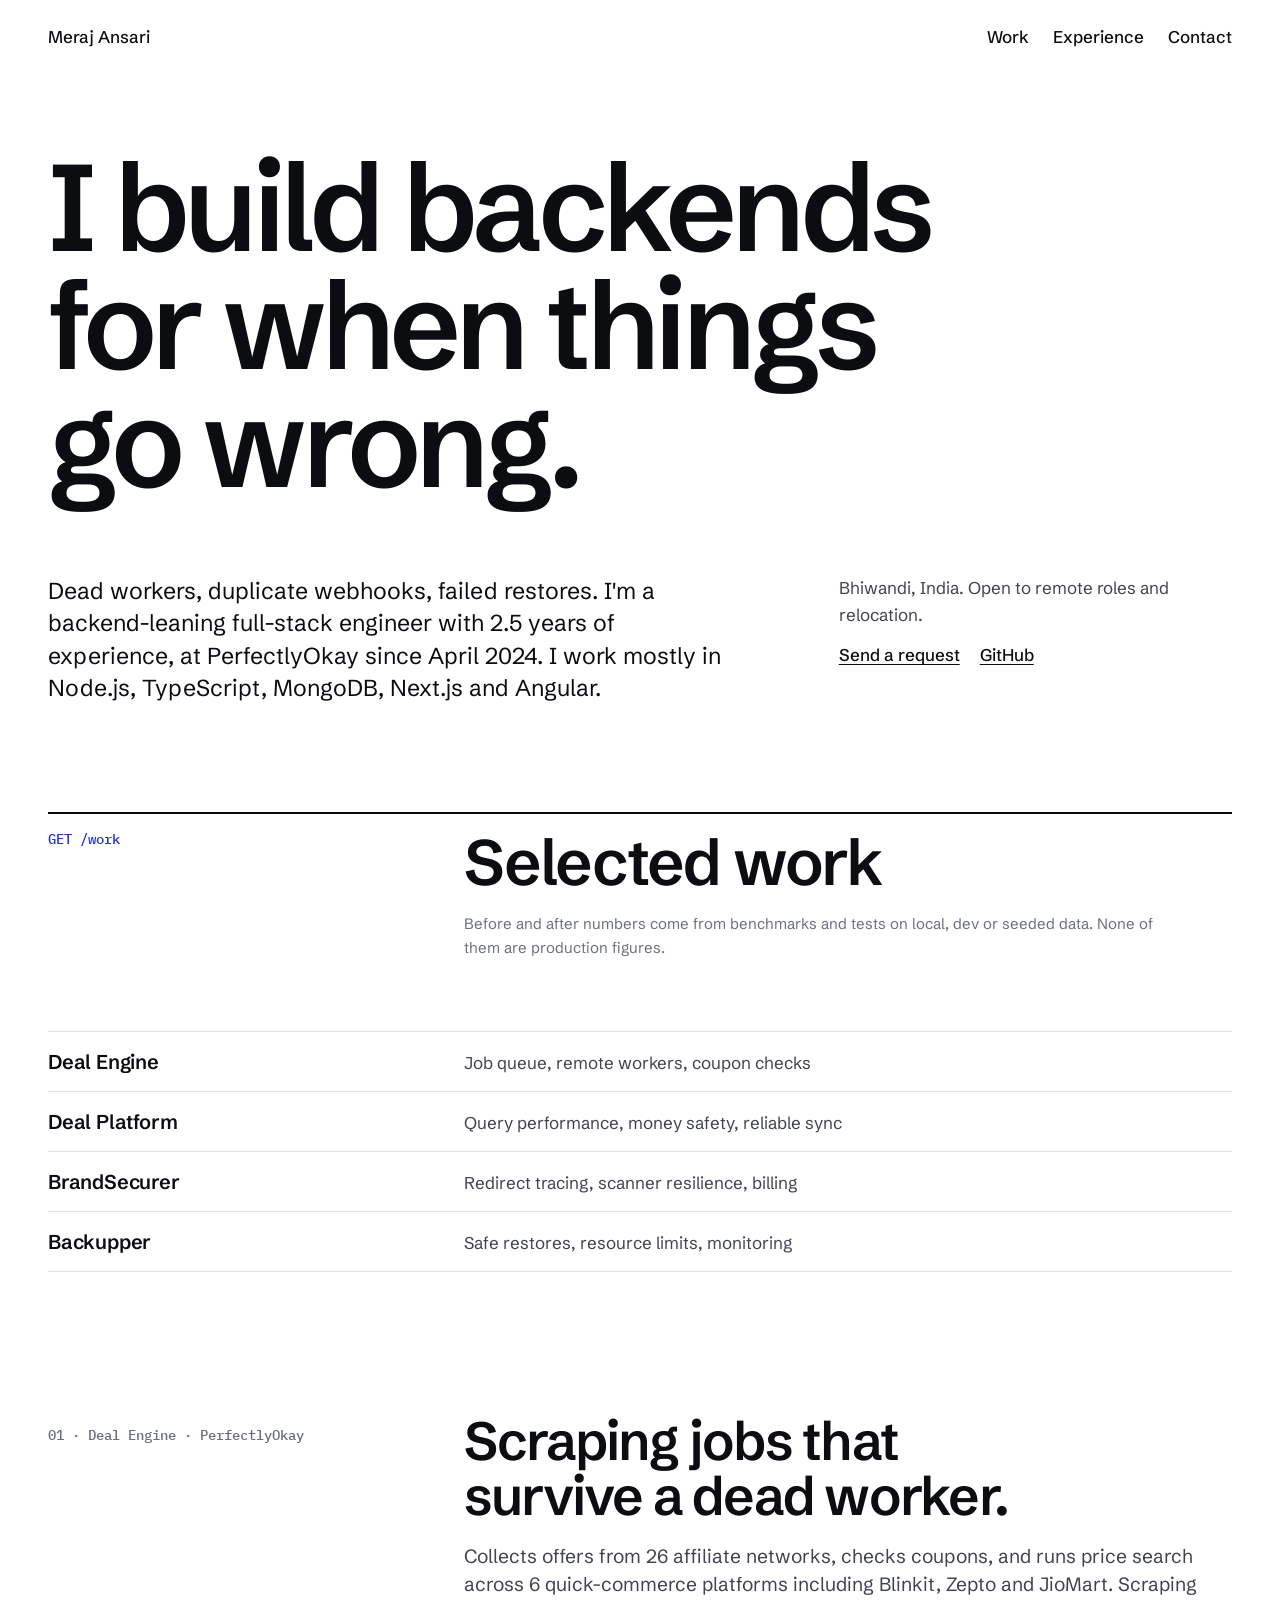
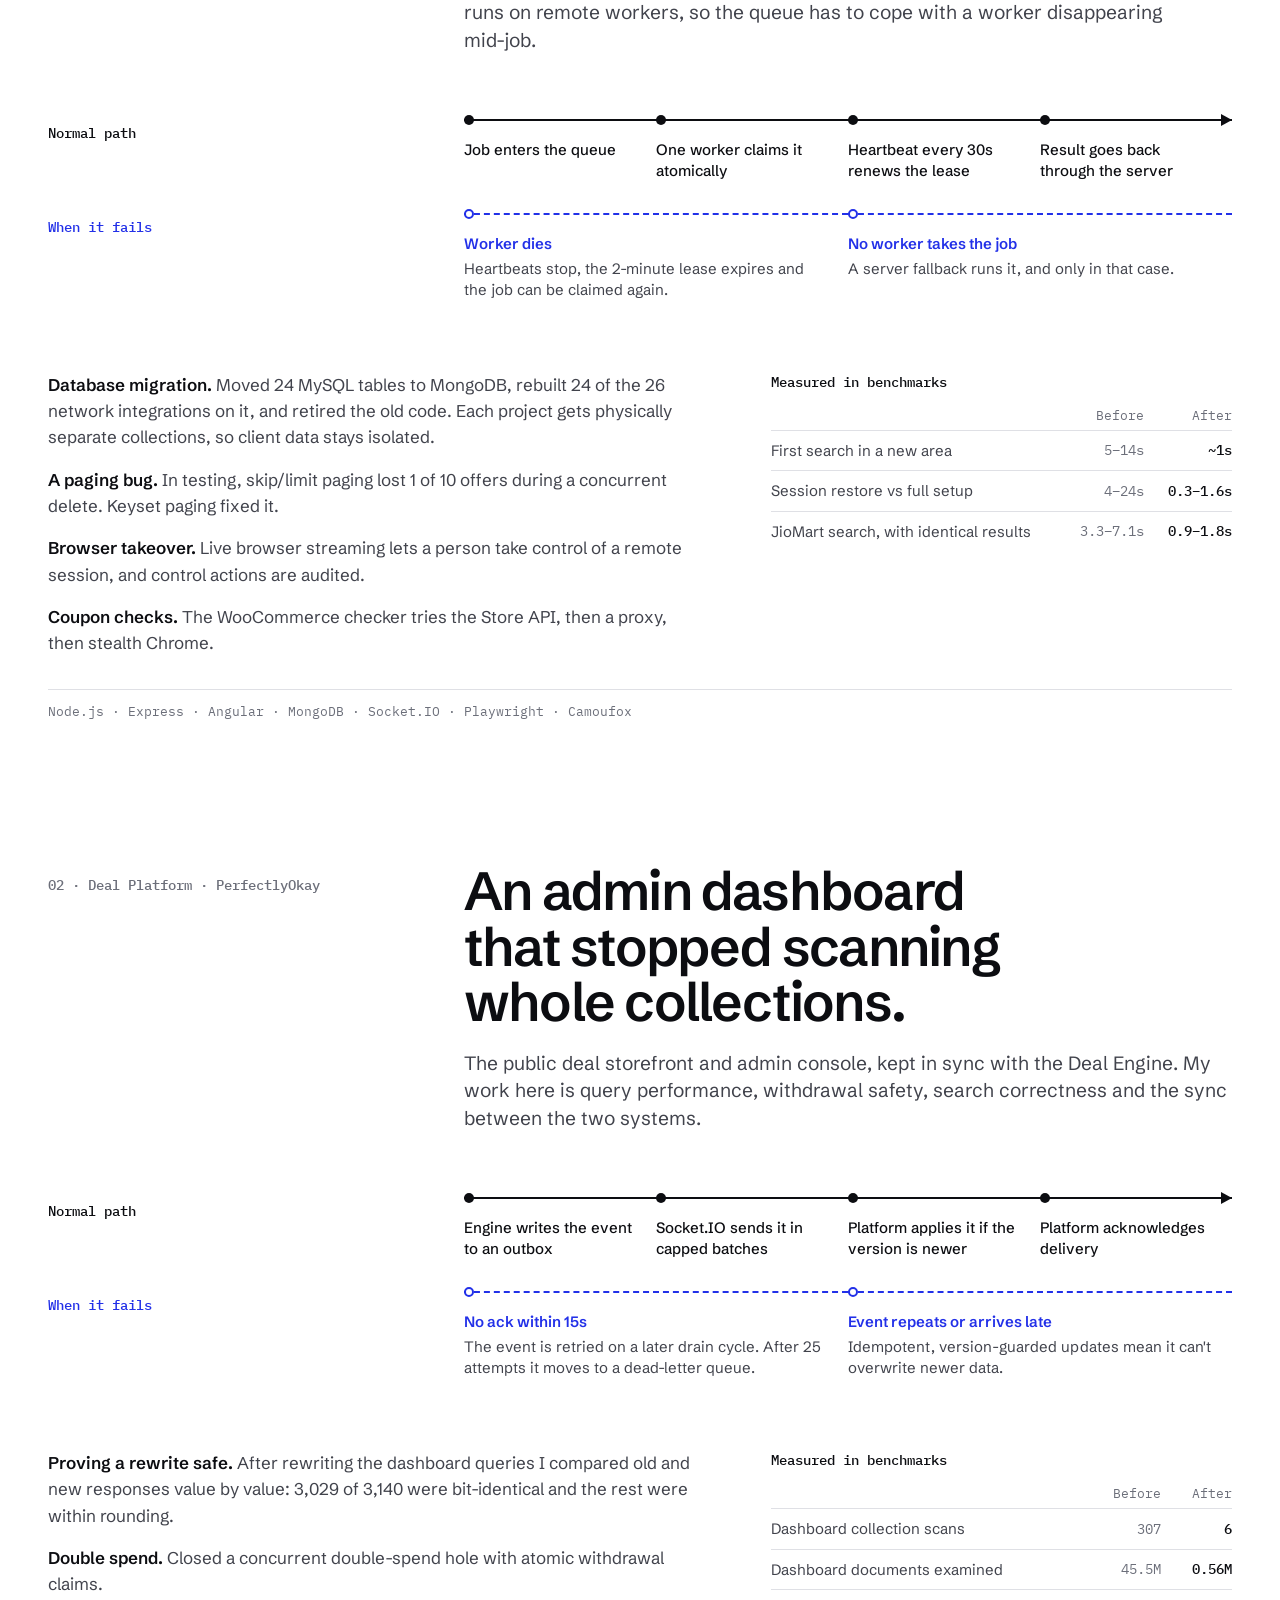
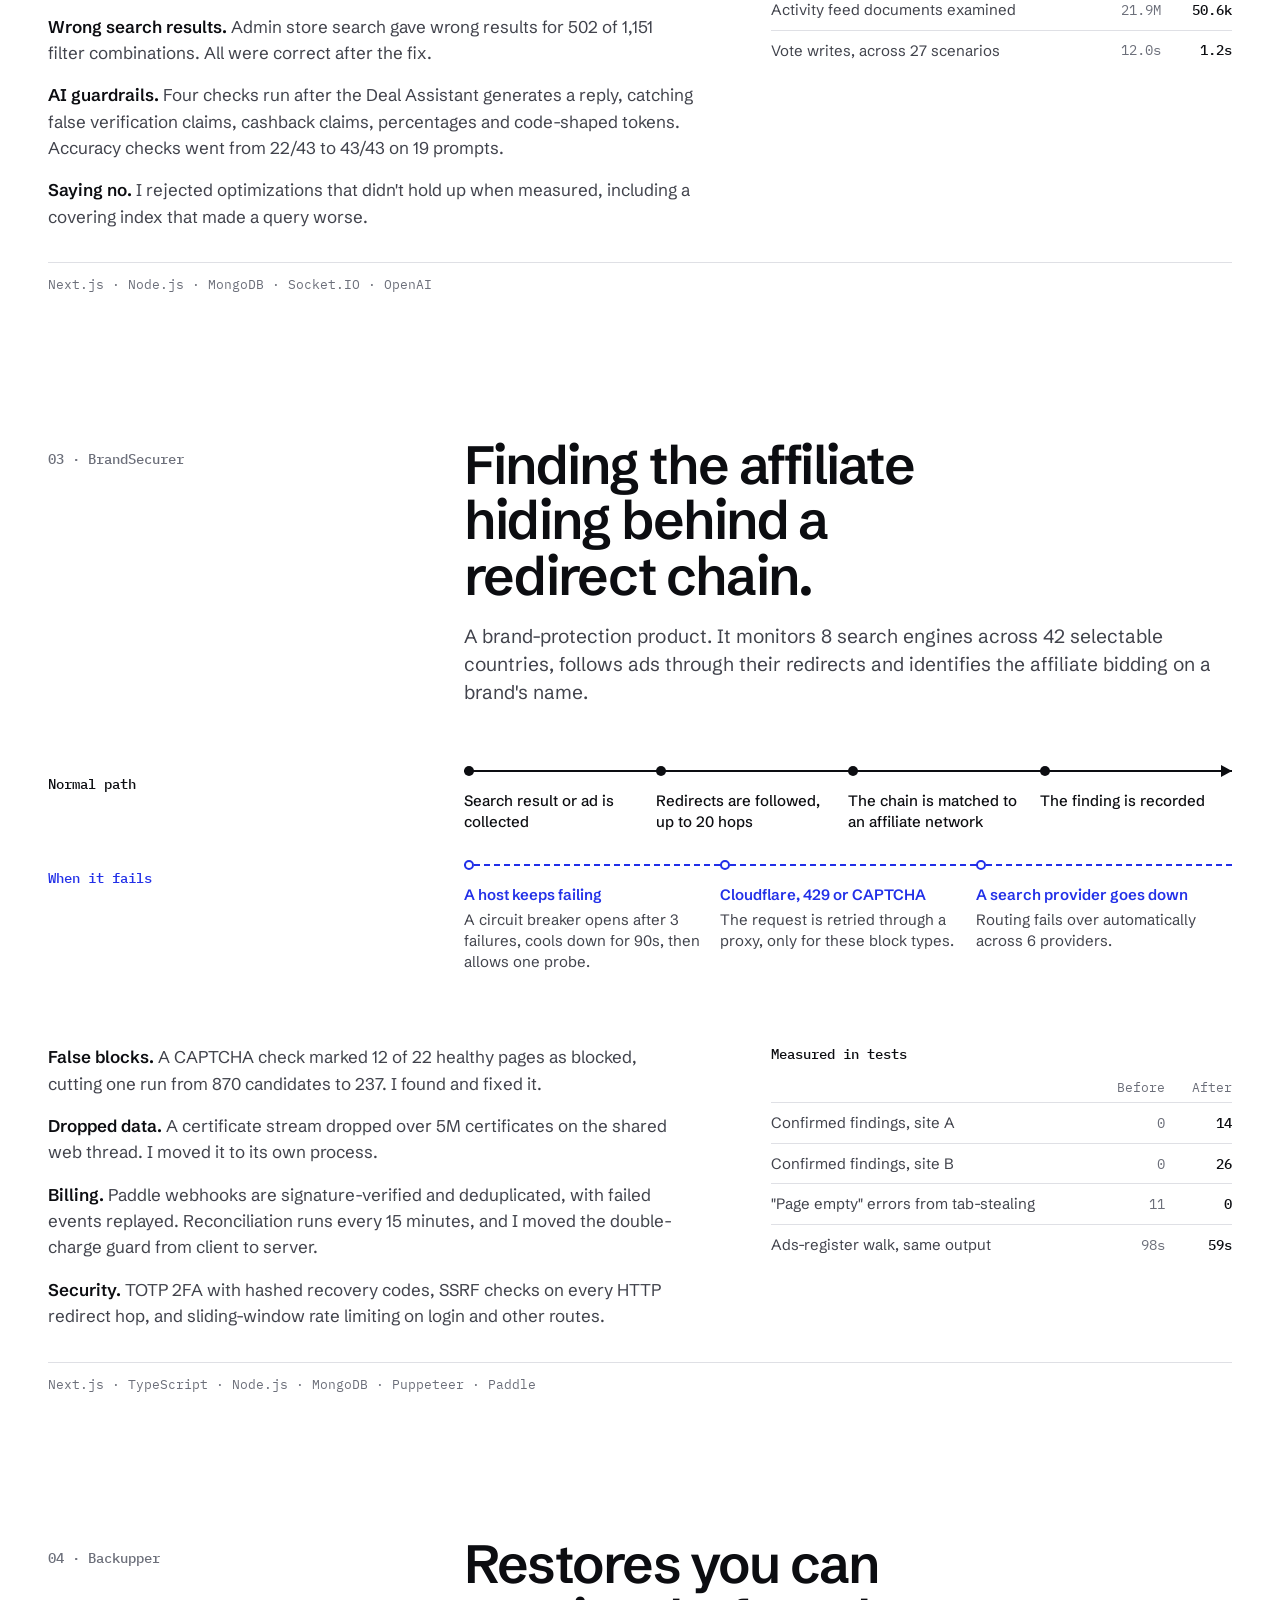
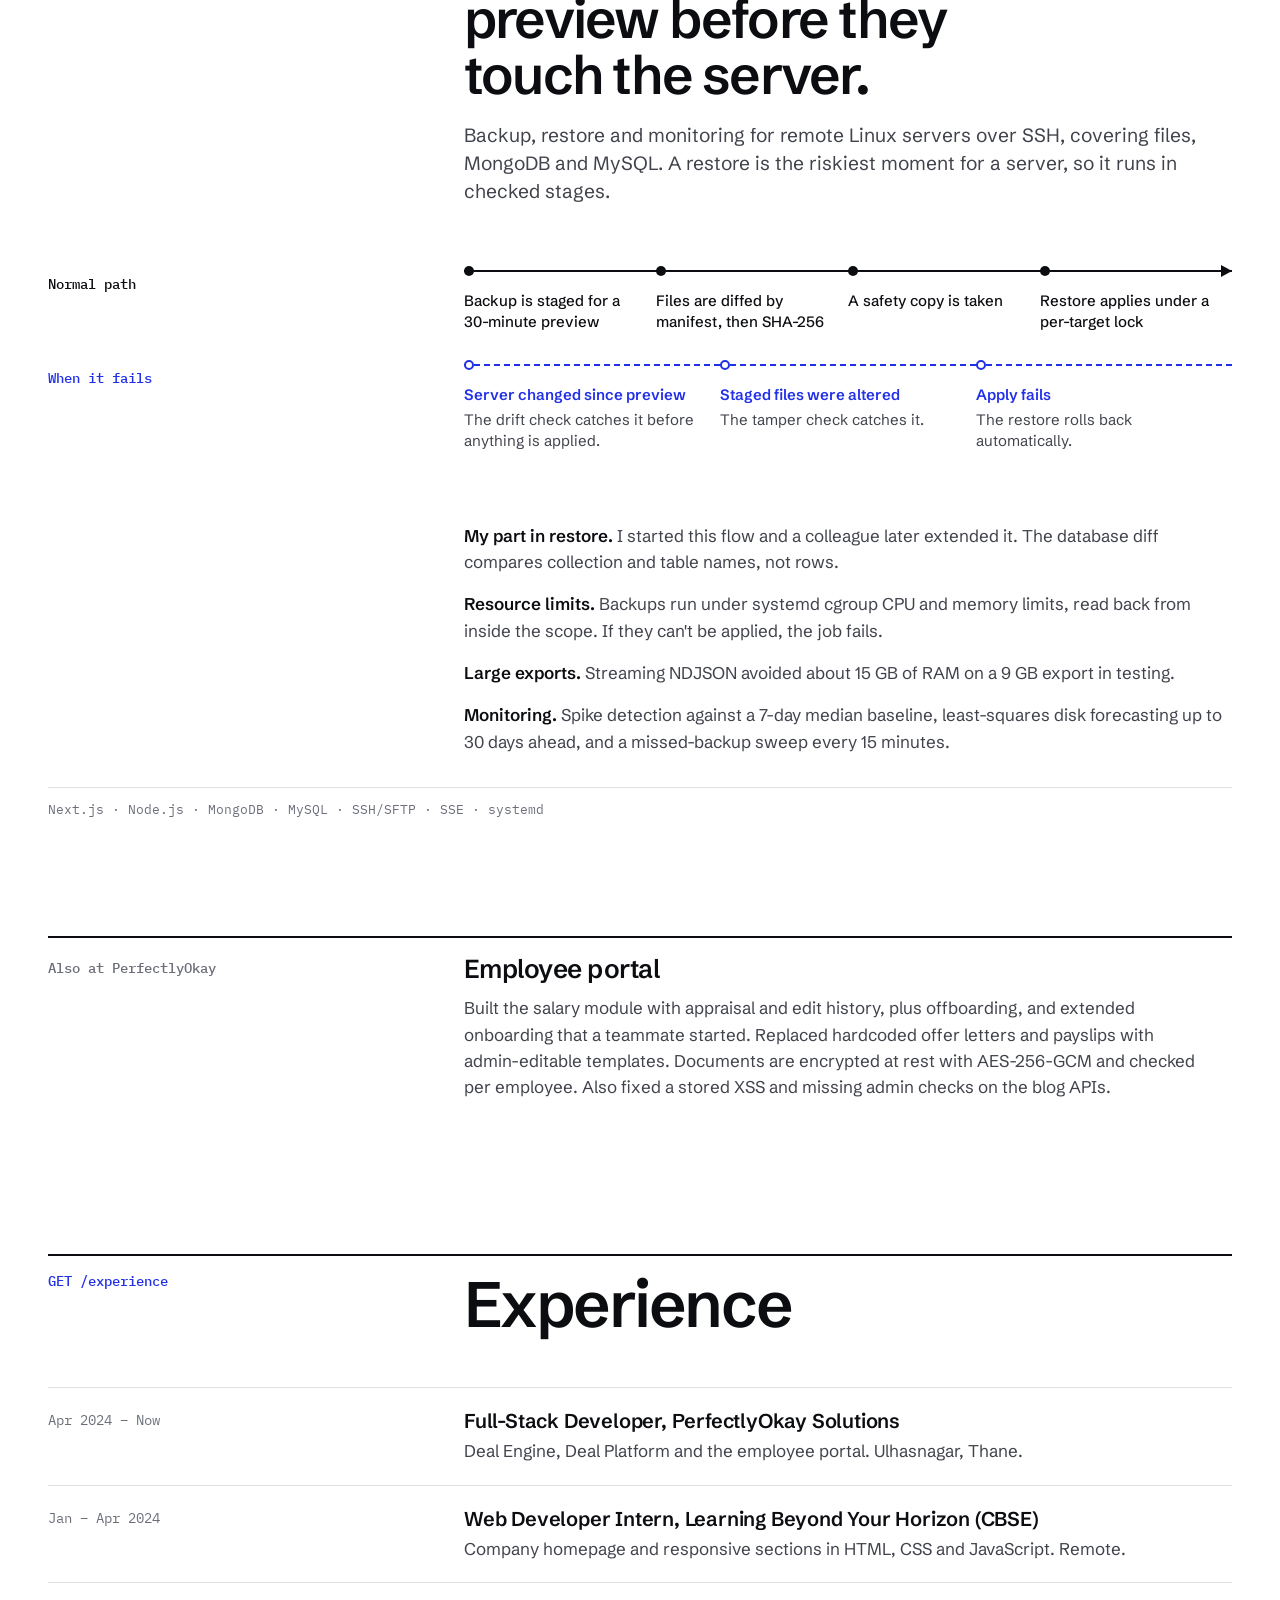
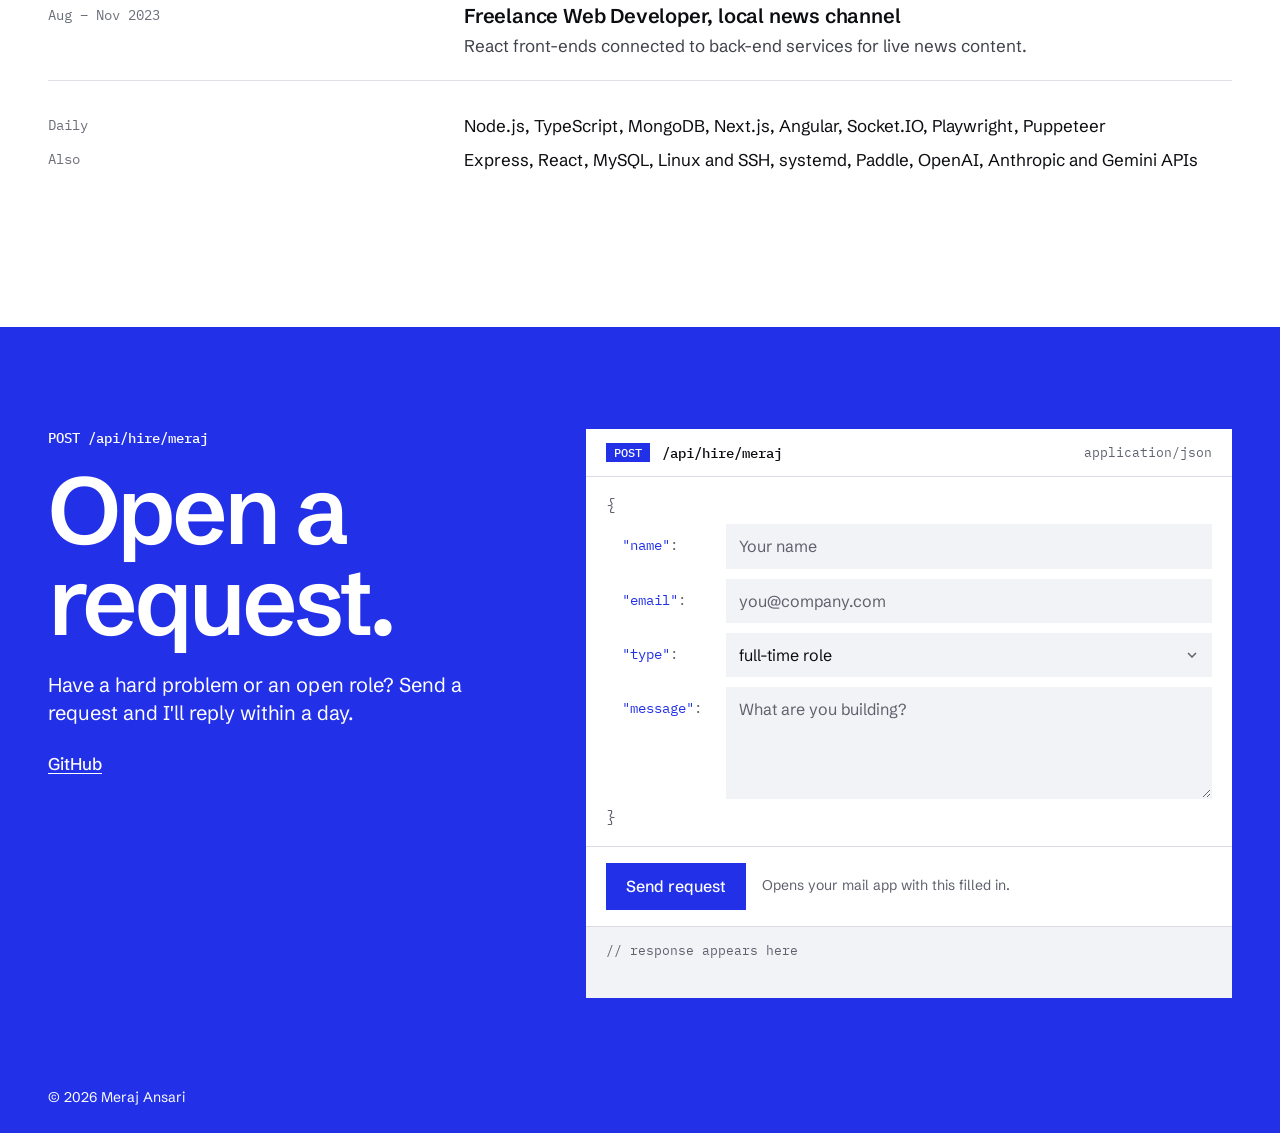
==== commit 9b124f52: "Misc" ====
--- a/index.html
+++ b/index.html
@@ -4,407 +4,304 @@
   <meta charset="utf-8" />
   <meta name="viewport" content="width=device-width, initial-scale=1" />
   <title>Meraj Ansari · Full-Stack Engineer</title>
-  <meta name="description" content="Full-stack engineer building backends that keep products running: distributed scraping, real-time sync, billing and LLM features." />
+  <meta name="description" content="Backend-leaning full-stack engineer with 2.5 years of experience. Job queues, reliable delivery, billing, query performance and safe restores." />
   <meta property="og:title" content="Meraj Ansari · Full-Stack Engineer" />
-  <meta property="og:description" content="Backend-first full-stack engineer. Distributed scraping, real-time sync, billing, AI pipelines." />
+  <meta property="og:description" content="I build backends for when things go wrong: dead workers, duplicate webhooks, failed restores." />
   <meta property="og:type" content="website" />
-  <meta name="theme-color" content="#f5f4f0" media="(prefers-color-scheme: light)" />
-  <meta name="theme-color" content="#0b0b0a" media="(prefers-color-scheme: dark)" />
-  <link rel="icon" href="data:image/svg+xml,%3Csvg xmlns='http://www.w3.org/2000/svg' viewBox='0 0 32 32'%3E%3Crect width='32' height='32' rx='8' fill='%230d0d0c'/%3E%3Cpath d='M8 23V9h3l5 7 5-7h3v14h-3v-9l-5 7-5-7v9z' fill='%23ff4d00'/%3E%3C/svg%3E" />
+  <meta name="color-scheme" content="light dark" />
+  <meta name="theme-color" content="#ffffff" media="(prefers-color-scheme: light)" />
+  <meta name="theme-color" content="#0c0d11" media="(prefers-color-scheme: dark)" />
+  <link rel="icon" href="data:image/svg+xml,%3Csvg xmlns='http://www.w3.org/2000/svg' viewBox='0 0 32 32'%3E%3Crect width='32' height='32' fill='%232230e8'/%3E%3Cpath d='M7 24V8h3.4l5.6 8 5.6-8H25v16h-3.4V14l-5.6 8-5.6-8v10z' fill='%23fff'/%3E%3C/svg%3E" />
   <link rel="preconnect" href="https://fonts.googleapis.com" />
   <link rel="preconnect" href="https://fonts.gstatic.com" crossorigin />
-  <link href="https://fonts.googleapis.com/css2?family=Bricolage+Grotesque:opsz,wght@12..96,500;12..96,600;12..96,700&family=Inter:wght@400;500;600&family=JetBrains+Mono:wght@400;500&display=swap" rel="stylesheet" />
+  <link href="https://fonts.googleapis.com/css2?family=IBM+Plex+Mono:wght@400;500&family=Schibsted+Grotesk:wght@400;500;600;700&display=swap" rel="stylesheet" />
   <link rel="stylesheet" href="styles.css" />
-  <script>
-    try { var t = localStorage.getItem("theme"); if (t) document.documentElement.dataset.theme = t; } catch (e) {}
-  </script>
 </head>
 <body>
 
-  <header class="nav" id="nav">
-    <div class="wrap nav-inner">
-      <a href="#top" class="brand" aria-label="Meraj Ansari, home">
-        <span class="mark">M</span><span class="brand-name">Meraj Ansari</span>
-      </a>
-      <nav class="nav-links" aria-label="Sections">
-        <a href="#work">Work</a>
-        <a href="#experience">Experience</a>
-        <a href="#contact">Contact</a>
-      </nav>
-      <div class="nav-tools">
-        <button class="icon-btn" id="paletteBtn" aria-label="Open command menu"><kbd>⌘K</kbd></button>
-        <button class="icon-btn" id="themeBtn" aria-label="Toggle dark mode">
-          <svg viewBox="0 0 24 24" width="16" height="16" aria-hidden="true"><path d="M12 3a9 9 0 1 0 9 9 7 7 0 0 1-9-9z" fill="currentColor"/></svg>
-        </button>
-      </div>
-    </div>
+  <header class="top wrap">
+    <a href="#top" class="brand">Meraj Ansari</a>
+    <nav aria-label="Sections">
+      <a href="#work">Work</a>
+      <a href="#experience">Experience</a>
+      <a href="#contact">Contact</a>
+    </nav>
   </header>
 
   <main id="top">
-    <!-- Hero -->
-    <section class="wrap hero">
-      <div class="hero-copy">
-        <p class="status"><span class="dot"></span>Open to remote work and relocation</p>
-        <h1>I build the backend that keeps products running.</h1>
+    <section class="hero wrap">
+      <h1>I build backends for when things go wrong.</h1>
+      <div class="hero-foot">
         <p class="lede">
-          Full-stack engineer at PerfectlyOkay since 2024. I built a deal engine
-          that pulls from 26 affiliate networks, the storefront on top of it, and
-          the scraping fleet behind both. On my own time I build SaaS products
-          with real billing and security.
+          Dead workers, duplicate webhooks, failed restores. I'm a backend-leaning
+          full-stack engineer with 2.5 years of experience, at PerfectlyOkay since
+          April 2024. I work mostly in Node.js, TypeScript, MongoDB, Next.js and Angular.
         </p>
-        <div class="ctas">
-          <a class="btn btn-primary" href="#work">See my work</a>
-          <a class="btn" href="#contact">Send a request</a>
-          <a class="text-link" id="resumeLink" href="#" download>Résumé ↓</a>
-        </div>
-      </div>
-
-      <figure class="console" aria-label="Simulated production log">
-        <div class="console-bar">
-          <span>worker.log</span>
-          <span class="console-live"><span class="dot"></span>live</span>
-        </div>
-        <ol class="console-body" id="log"></ol>
-        <figcaption class="console-foot">Simulated, but every line is something I've built.</figcaption>
-      </figure>
-    </section>
-
-    <section class="wrap">
-      <ul class="metrics">
-        <li><b>26</b><span>affiliate networks integrated</span></li>
-        <li><b>60+</b><span>coupon sources aggregated</span></li>
-        <li><b>40% → 5%</b><span>scraper block rate</span></li>
-        <li><b>−60%</b><span>AI cost, measured before and after</span></li>
-      </ul>
-    </section>
-
-    <!-- Work -->
-    <section class="wrap section" id="work">
-      <div class="sec-head">
-        <h2>Selected work</h2>
-        <span class="sec-count">05</span>
-      </div>
-
-      <div class="projects">
-        <!-- 01 BrandSecurer -->
-        <article class="proj open">
-          <button class="proj-row" aria-expanded="true" aria-controls="p1">
-            <span class="proj-no">01</span>
-            <span class="proj-title">
-              <span class="proj-name">BrandSecurer</span>
-              <span class="proj-line">Brand-protection SaaS. Finds affiliates bidding on a brand in ads and search, captures evidence, runs the takedown.</span>
-            </span>
-            <span class="proj-tags">Personal · Next.js · Puppeteer</span>
-            <span class="plus" aria-hidden="true"></span>
-          </button>
-          <div class="proj-panel" id="p1">
-            <div class="proj-inner">
-              <div class="proj-detail">
-                <dl class="facts">
-                  <div><dt>Coverage</dt><dd>5 engines · 16 countries</dd></div>
-                  <div><dt>Affiliate ID</dt><dd>~90% accuracy</dd></div>
-                  <div><dt>SERP layer</dt><dd>6 providers</dd></div>
-                </dl>
-                <ul class="bullets">
-                  <li>Multi-tenant SaaS that watches paid ads and organic results, detects trademark and affiliate violations, and runs evidence capture and takedowns with SLA tracking.</li>
-                  <li>Puppeteer redirect tracer that names the affiliate ID and network behind multi-hop ads, with SSRF protection, per-host concurrency limits, a circuit breaker and CAPTCHA / proxy retries.</li>
-                  <li>SERP routing over 6 providers with weighted routing, automatic failover and per-query cost tracking.</li>
-                  <li>Paddle billing with signature-verified, idempotent webhooks, failed-event replay and scheduled reconciliation.</li>
-                  <li>Security: TOTP 2FA, hybrid RSA-OAEP / AES-256-GCM request encryption, replay protection, rate limiting. LLMs classify ads and draft outreach.</li>
-                </ul>
-                <p class="stack">Next.js · TypeScript · Node.js · MongoDB · Puppeteer · Paddle · NextAuth · OpenAI · Anthropic · Gemini</p>
-              </div>
-              <div class="lab" id="serpLab">
-                <div class="lab-head"><span>SERP router</span><span class="lab-hint">Click a provider to take it down</span></div>
-                <div class="providers" id="serpProviders"></div>
-                <div class="lab-stats">
-                  <div><b id="serpTotal">0</b><span>queries</span></div>
-                  <div><b id="serpRetries">0</b><span>retries</span></div>
-                  <div><b id="serpCost">$0.0000</b><span>avg cost</span></div>
-                </div>
-                <ol class="lab-log" id="serpLog"></ol>
-              </div>
-            </div>
-          </div>
-        </article>
-
-        <!-- 02 Deal Engine -->
-        <article class="proj">
-          <button class="proj-row" aria-expanded="false" aria-controls="p2">
-            <span class="proj-no">02</span>
-            <span class="proj-title">
-              <span class="proj-name">Deal Engine</span>
-              <span class="proj-line">Production platform that collects and verifies coupons from 26 affiliate networks and 60+ sites.</span>
-            </span>
-            <span class="proj-tags">Work · Node · Playwright</span>
-            <span class="plus" aria-hidden="true"></span>
-          </button>
-          <div class="proj-panel" id="p2">
-            <div class="proj-inner">
-              <div class="proj-detail">
-                <dl class="facts">
-                  <div><dt>Sources</dt><dd>26 networks · 60+ sites</dd></div>
-                  <div><dt>Block rate</dt><dd>40% → 5%</dd></div>
-                  <div><dt>Quick-commerce</dt><dd>6 platforms</dd></div>
-                </dl>
-                <ul class="bullets">
-                  <li>Migrated from MySQL to MongoDB and redesigned the architecture around physically partitioned, project-specific collections with access validation, so client data never crosses projects.</li>
-                  <li>Integrated 26 affiliate networks through parallel fetch pipelines and authenticated-portal scraping.</li>
-                  <li>Automated Shopify and WooCommerce coupon verification with Camoufox / Playwright, adaptive browser-session pools, rate-limit recovery and residential proxies.</li>
-                  <li>Distributed scraping on a lease-based MongoDB job queue with remote workers and server fallback.</li>
-                  <li>Socket.IO browser streaming with remote takeover, plus a config-free universal coupon extractor.</li>
-                </ul>
-                <p class="stack">Node.js · Express · Angular · MongoDB · MySQL · Playwright · Camoufox · Socket.IO</p>
-              </div>
-              <div class="lab" id="queueLab">
-                <div class="lab-head"><span>Job queue</span><span class="lab-hint">Kill a worker: its lease expires, the job is reclaimed</span></div>
-                <div class="queue" id="queue"></div>
-                <div class="workers" id="workers"></div>
-                <div class="lab-stats">
-                  <div><b id="qDone">0</b><span>completed</span></div>
-                  <div><b id="qReclaimed">0</b><span>reclaimed</span></div>
-                  <div><b>0</b><span>lost</span></div>
-                </div>
-                <ol class="lab-log" id="queueLog"></ol>
-              </div>
-            </div>
-          </div>
-        </article>
-
-        <!-- 03 Deal Platform -->
-        <article class="proj">
-          <button class="proj-row" aria-expanded="false" aria-controls="p3">
-            <span class="proj-no">03</span>
-            <span class="proj-title">
-              <span class="proj-name">Deal Platform</span>
-              <span class="proj-line">Public coupon storefront and admin console, kept in real-time sync with the Deal Engine.</span>
-            </span>
-            <span class="proj-tags">Work · Next.js · Socket.IO</span>
-            <span class="plus" aria-hidden="true"></span>
-          </button>
-          <div class="proj-panel" id="p3">
-            <div class="proj-inner">
-              <div class="proj-detail">
-                <dl class="facts">
-                  <div><dt>Sync</dt><dd>Outbox · Socket.IO</dd></div>
-                  <div><dt>Updates</dt><dd>Idempotent, version-guarded</dd></div>
-                  <div><dt>Access</dt><dd>DB-driven RBAC</dd></div>
-                </dl>
-                <ul class="bullets">
-                  <li>Storefront and admin console with offer ranking, bank and card offers, and A/B testing.</li>
-                  <li>Cashback with fraud checks on withdrawals.</li>
-                  <li>Multi-provider authentication and database-driven RBAC.</li>
-                  <li>Real-time sync with the Deal Engine over project-scoped Socket.IO, using a transactional outbox and idempotent, version-guarded updates, so a late or repeated event never overwrites newer data.</li>
-                </ul>
-                <p class="stack">Next.js · MongoDB · Socket.IO · RBAC</p>
-              </div>
-              <div class="lab" id="syncLab">
-                <div class="lab-head"><span>Sync stream</span><button class="lab-btn" id="syncBtn">Replay</button></div>
-                <div class="sync-flow" aria-hidden="true">
-                  <span>Deal Engine</span><i></i><span>outbox</span><i></i><span>Socket.IO</span><i></i><span>Platform</span>
-                </div>
-                <ol class="sync-events" id="syncEvents">
-                  <li><code>offer:2291</code><span>v4 · price ₹499</span><em class="t-ok">applied</em></li>
-                  <li><code>offer:2291</code><span>v5 · price ₹449</span><em class="t-ok">applied</em></li>
-                  <li><code>offer:2291</code><span>v5 · redelivered</span><em class="t-muted">duplicate · skipped</em></li>
-                  <li><code>offer:2291</code><span>v3 · arrived late</span><em class="t-warn">stale · rejected</em></li>
-                  <li><code>offer:3107</code><span>v1 · new offer</span><em class="t-ok">applied</em></li>
-                </ol>
-                <div class="sync-state"><span class="muted">Platform holds</span><b>offer:2291 = v5 · ₹449</b></div>
-              </div>
-            </div>
-          </div>
-        </article>
-
-        <!-- 04 Backupper -->
-        <article class="proj">
-          <button class="proj-row" aria-expanded="false" aria-controls="p4">
-            <span class="proj-no">04</span>
-            <span class="proj-title">
-              <span class="proj-name">Backupper</span>
-              <span class="proj-line">Backup, restore and monitoring for remote Linux servers, run entirely over SSH.</span>
-            </span>
-            <span class="proj-tags">Personal · SSH · systemd</span>
-            <span class="plus" aria-hidden="true"></span>
-          </button>
-          <div class="proj-panel" id="p4">
-            <div class="proj-inner">
-              <div class="proj-detail">
-                <dl class="facts">
-                  <div><dt>Targets</dt><dd>Files · MongoDB · MySQL</dd></div>
-                  <div><dt>Retries</dt><dd>3× exponential backoff</dd></div>
-                  <div><dt>Restore</dt><dd>Auto-rollback on failure</dd></div>
-                </dl>
-                <ul class="bullets">
-                  <li>Cron-scheduled backups with SHA-256-verified transfers that reject truncated uploads, and systemd cgroup CPU / memory limits. If the limits can't be applied, the job fails.</li>
-                  <li>Safe restores: staged previews, file and database diffs, drift and tamper detection, pre-restore safety copies, per-target locking, boot-time recovery.</li>
-                  <li>Monitoring: CPU / RAM sampling over SSH, spike detection against a 7-day baseline, disk-fill forecasting, missed-backup detection. Alerts go out over SSE and email, deduplicated.</li>
-                  <li>Read-only scanner for 6 compromise indicators with Fail2ban analysis. Email-OTP login, 15-minute lockouts, JWT revocation and SSH host-key pinning.</li>
-                </ul>
-                <p class="stack">Next.js · Node.js · MongoDB · MySQL · SSH/SFTP · JWT · SSE · systemd · cgroups · Cron</p>
-              </div>
-              <div class="lab">
-                <div class="lab-head"><span>Nightly run</span><button class="lab-btn" id="backupBtn">Run again</button></div>
-                <ol class="term" id="backupTerm"></ol>
-                <div class="lab-head"><span>Disk forecast</span><span class="lab-hint">Full in ~23 days</span></div>
-                <svg class="forecast" viewBox="0 0 400 120" preserveAspectRatio="none" role="img" aria-label="Disk usage trend with forecast">
-                  <line x1="0" y1="16" x2="400" y2="16" class="cap" />
-                  <line x1="240" y1="0" x2="240" y2="120" class="now" />
-                  <polyline class="used" points="0,104 30,101 60,99 90,92 120,90 150,85 180,80 210,76 240,69" />
-                  <polyline class="proj-line-svg" points="240,69 280,56 320,43 360,30 392,16" />
-                  <circle cx="392" cy="16" r="4" class="hit" />
-                </svg>
-              </div>
-            </div>
-          </div>
-        </article>
-
-        <!-- 05 AI -->
-        <article class="proj">
-          <button class="proj-row" aria-expanded="false" aria-controls="p5">
-            <span class="proj-no">05</span>
-            <span class="proj-title">
-              <span class="proj-name">AI in production</span>
-              <span class="proj-line">LLM features with guardrails, rollback and a measured budget.</span>
-            </span>
-            <span class="proj-tags">Work · OpenAI · Claude · Gemini</span>
-            <span class="plus" aria-hidden="true"></span>
-          </button>
-          <div class="proj-panel" id="p5">
-            <div class="proj-inner">
-              <div class="proj-detail">
-                <dl class="facts">
-                  <div><dt>AI cost</dt><dd>−60%, measured</dd></div>
-                  <div><dt>Providers</dt><dd>OpenAI · Claude · Gemini</dd></div>
-                  <div><dt>Ads</dt><dd>Rollback · idempotent</dd></div>
-                </dl>
-                <ul class="bullets">
-                  <li>Claude-based scraping workflow that cut AI cost by 60%, measured before and after.</li>
-                  <li>Grounded deal assistant with hallucination safeguards: it answers only from retrieved deals.</li>
-                  <li>Automated Google Ads optimisation with rollback and idempotent offline-conversion uploads.</li>
-                </ul>
-                <p class="stack">OpenAI · Anthropic · Gemini · Embeddings · Node.js · Google Ads API</p>
-              </div>
-              <div class="lab" id="groundLab">
-                <div class="lab-head"><span>Grounded answer</span><button class="lab-btn" id="groundBtn">Ask again</button></div>
-                <p class="g-q">Is there a free-shipping code for Store A?</p>
-                <ol class="g-src">
-                  <li><b>1</b> SHIPFREE · Store A · verified 2h ago · min. ₹999</li>
-                  <li><b>2</b> Store A policy · free shipping over ₹1,499</li>
-                </ol>
-                <div class="g-a">
-                  <p class="g-line">Yes. <b>SHIPFREE</b> gives free shipping on orders over ₹999.<sup>1</sup></p>
-                  <p class="g-line">Orders over ₹1,499 ship free without a code.<sup>2</sup></p>
-                  <p class="g-line bad">It also stacks with 20% off sitewide.<span class="g-flag">No source · removed</span></p>
-                </div>
-              </div>
-            </div>
-          </div>
-        </article>
+        <div class="hero-side">
+          <p>Bhiwandi, India. Open to remote roles and relocation.</p>
+          <p class="links">
+            <a href="#contact">Send a request</a>
+            <a data-link="github" target="_blank" rel="noopener">GitHub</a>
+            <a data-link="linkedin" target="_blank" rel="noopener">LinkedIn</a>
+            <a data-link="resume" download>Résumé</a>
+          </p>
+        </div>
       </div>
     </section>
 
-    <!-- Experience -->
-    <section class="wrap section" id="experience">
-      <div class="sec-head"><h2>Experience</h2></div>
-      <ol class="exp-list">
-        <li class="exp">
-          <div class="exp-when"><span>Apr 2024 — Now</span><span class="muted">Ulhasnagar, Thane</span></div>
-          <div class="exp-body">
-            <h3>Full-Stack Developer <span class="muted">· PerfectlyOkay Solutions</span></h3>
-            <ul class="bullets">
-              <li>Deal Engine: MySQL → MongoDB migration, 26 affiliate networks, and distributed scraping that cut blocking from 40% to 5%.</li>
-              <li>Deal Platform: storefront and admin console, synced in real time through a transactional outbox and Socket.IO.</li>
-              <li>AI: Claude workflow (−60% cost), grounded deal assistant, Google Ads automation with rollback.</li>
-              <li>Employee Management Portal: salary, onboarding, offboarding and admin modules. Sensitive documents are encrypted at rest and visible only to admins and the employee.</li>
-            </ul>
-          </div>
+    <section class="wrap" id="work">
+      <div class="sec-head">
+        <p class="route">GET /work</p>
+        <h2>Selected work</h2>
+        <p class="sec-note">Before and after numbers come from benchmarks and tests on local, dev or seeded data. None of them are production figures.</p>
+      </div>
+
+      <ol class="index">
+        <li><a href="#deal-engine"><span>01</span><b>Deal Engine</b><em>Job queue, remote workers, coupon checks</em></a></li>
+        <li><a href="#deal-platform"><span>02</span><b>Deal Platform</b><em>Query performance, money safety, reliable sync</em></a></li>
+        <li><a href="#brandsecurer"><span>03</span><b>BrandSecurer</b><em>Redirect tracing, scanner resilience, billing</em></a></li>
+        <li><a href="#backupper"><span>04</span><b>Backupper</b><em>Safe restores, resource limits, monitoring</em></a></li>
+      </ol>
+
+      <!-- 01 -->
+      <article class="case" id="deal-engine">
+        <p class="case-tag">01 · Deal Engine · PerfectlyOkay</p>
+        <h3>Scraping jobs that survive a dead worker.</h3>
+        <p class="case-sum">Collects offers from 26 affiliate networks, checks coupons, and runs price search across 6 quick-commerce platforms including Blinkit, Zepto and JioMart. Scraping runs on remote workers, so the queue has to cope with a worker disappearing mid-job.</p>
+
+        <figure class="path" aria-label="How a scrape job moves through the queue">
+          <figcaption>Normal path</figcaption>
+          <ol class="steps">
+            <li>Job enters the queue</li>
+            <li>One worker claims it atomically</li>
+            <li>Heartbeat every 30s renews the lease</li>
+            <li>Result goes back through the server</li>
+          </ol>
+          <figcaption class="fail">When it fails</figcaption>
+          <ul class="fails">
+            <li><b>Worker dies</b>Heartbeats stop, the 2-minute lease expires and the job can be claimed again.</li>
+            <li><b>No worker takes the job</b>A server fallback runs it, and only in that case.</li>
+          </ul>
+        </figure>
+
+        <div class="case-body">
+          <ul class="did">
+            <li><b>Database migration.</b> Moved 24 MySQL tables to MongoDB, rebuilt 24 of the 26 network integrations on it, and retired the old code. Each project gets physically separate collections, so client data stays isolated.</li>
+            <li><b>A paging bug.</b> In testing, skip/limit paging lost 1 of 10 offers during a concurrent delete. Keyset paging fixed it.</li>
+            <li><b>Browser takeover.</b> Live browser streaming lets a person take control of a remote session, and control actions are audited.</li>
+            <li><b>Coupon checks.</b> The WooCommerce checker tries the Store API, then a proxy, then stealth Chrome.</li>
+          </ul>
+          <table class="measured">
+            <caption>Measured in benchmarks</caption>
+            <thead><tr><th scope="col"></th><th scope="col">Before</th><th scope="col">After</th></tr></thead>
+            <tbody>
+              <tr><th scope="row">First search in a new area</th><td>5–14s</td><td>~1s</td></tr>
+              <tr><th scope="row">Session restore vs full setup</th><td>4–24s</td><td>0.3–1.6s</td></tr>
+              <tr><th scope="row">JioMart search, with identical results</th><td>3.3–7.1s</td><td>0.9–1.8s</td></tr>
+            </tbody>
+          </table>
+        </div>
+        <p class="stack">Node.js · Express · Angular · MongoDB · Socket.IO · Playwright · Camoufox</p>
+      </article>
+
+      <!-- 02 -->
+      <article class="case" id="deal-platform">
+        <p class="case-tag">02 · Deal Platform · PerfectlyOkay</p>
+        <h3>An admin dashboard that stopped scanning whole collections.</h3>
+        <p class="case-sum">The public deal storefront and admin console, kept in sync with the Deal Engine. My work here is query performance, withdrawal safety, search correctness and the sync between the two systems.</p>
+
+        <figure class="path" aria-label="How an offer update travels from the Engine to the Platform">
+          <figcaption>Normal path</figcaption>
+          <ol class="steps">
+            <li>Engine writes the event to an outbox</li>
+            <li>Socket.IO sends it in capped batches</li>
+            <li>Platform applies it if the version is newer</li>
+            <li>Platform acknowledges delivery</li>
+          </ol>
+          <figcaption class="fail">When it fails</figcaption>
+          <ul class="fails">
+            <li><b>No ack within 15s</b>The event is retried on a later drain cycle. After 25 attempts it moves to a dead-letter queue.</li>
+            <li><b>Event repeats or arrives late</b>Idempotent, version-guarded updates mean it can't overwrite newer data.</li>
+          </ul>
+        </figure>
+
+        <div class="case-body">
+          <ul class="did">
+            <li><b>Proving a rewrite safe.</b> After rewriting the dashboard queries I compared old and new responses value by value: 3,029 of 3,140 were bit-identical and the rest were within rounding.</li>
+            <li><b>Double spend.</b> Closed a concurrent double-spend hole with atomic withdrawal claims.</li>
+            <li><b>Wrong search results.</b> Admin store search gave wrong results for 502 of 1,151 filter combinations. All were correct after the fix.</li>
+            <li><b>AI guardrails.</b> Four checks run after the Deal Assistant generates a reply, catching false verification claims, cashback claims, percentages and code-shaped tokens. Accuracy checks went from 22/43 to 43/43 on 19 prompts.</li>
+            <li><b>Saying no.</b> I rejected optimizations that didn't hold up when measured, including a covering index that made a query worse.</li>
+          </ul>
+          <table class="measured">
+            <caption>Measured in benchmarks</caption>
+            <thead><tr><th scope="col"></th><th scope="col">Before</th><th scope="col">After</th></tr></thead>
+            <tbody>
+              <tr><th scope="row">Dashboard collection scans</th><td>307</td><td>6</td></tr>
+              <tr><th scope="row">Dashboard documents examined</th><td>45.5M</td><td>0.56M</td></tr>
+              <tr><th scope="row">Activity feed documents examined</th><td>21.9M</td><td>50.6k</td></tr>
+              <tr><th scope="row">Vote writes, across 27 scenarios</th><td>12.0s</td><td>1.2s</td></tr>
+            </tbody>
+          </table>
+        </div>
+        <p class="stack">Next.js · Node.js · MongoDB · Socket.IO · OpenAI</p>
+      </article>
+
+      <!-- 03 -->
+      <article class="case" id="brandsecurer">
+        <p class="case-tag">03 · BrandSecurer</p>
+        <h3>Finding the affiliate hiding behind a redirect chain.</h3>
+        <p class="case-sum">A brand-protection product. It monitors 8 search engines across 42 selectable countries, follows ads through their redirects and identifies the affiliate bidding on a brand's name.</p>
+
+        <figure class="path" aria-label="How an ad is traced to an affiliate">
+          <figcaption>Normal path</figcaption>
+          <ol class="steps">
+            <li>Search result or ad is collected</li>
+            <li>Redirects are followed, up to 20 hops</li>
+            <li>The chain is matched to an affiliate network</li>
+            <li>The finding is recorded</li>
+          </ol>
+          <figcaption class="fail">When it fails</figcaption>
+          <ul class="fails">
+            <li><b>A host keeps failing</b>A circuit breaker opens after 3 failures, cools down for 90s, then allows one probe.</li>
+            <li><b>Cloudflare, 429 or CAPTCHA</b>The request is retried through a proxy, only for these block types.</li>
+            <li><b>A search provider goes down</b>Routing fails over automatically across 6 providers.</li>
+          </ul>
+        </figure>
+
+        <div class="case-body">
+          <ul class="did">
+            <li><b>False blocks.</b> A CAPTCHA check marked 12 of 22 healthy pages as blocked, cutting one run from 870 candidates to 237. I found and fixed it.</li>
+            <li><b>Dropped data.</b> A certificate stream dropped over 5M certificates on the shared web thread. I moved it to its own process.</li>
+            <li><b>Billing.</b> Paddle webhooks are signature-verified and deduplicated, with failed events replayed. Reconciliation runs every 15 minutes, and I moved the double-charge guard from client to server.</li>
+            <li><b>Security.</b> TOTP 2FA with hashed recovery codes, SSRF checks on every HTTP redirect hop, and sliding-window rate limiting on login and other routes.</li>
+          </ul>
+          <table class="measured">
+            <caption>Measured in tests</caption>
+            <thead><tr><th scope="col"></th><th scope="col">Before</th><th scope="col">After</th></tr></thead>
+            <tbody>
+              <tr><th scope="row">Confirmed findings, site A</th><td>0</td><td>14</td></tr>
+              <tr><th scope="row">Confirmed findings, site B</th><td>0</td><td>26</td></tr>
+              <tr><th scope="row">"Page empty" errors from tab-stealing</th><td>11</td><td>0</td></tr>
+              <tr><th scope="row">Ads-register walk, same output</th><td>98s</td><td>59s</td></tr>
+            </tbody>
+          </table>
+        </div>
+        <p class="stack">Next.js · TypeScript · Node.js · MongoDB · Puppeteer · Paddle</p>
+      </article>
+
+      <!-- 04 -->
+      <article class="case" id="backupper">
+        <p class="case-tag">04 · Backupper</p>
+        <h3>Restores you can preview before they touch the server.</h3>
+        <p class="case-sum">Backup, restore and monitoring for remote Linux servers over SSH, covering files, MongoDB and MySQL. A restore is the riskiest moment for a server, so it runs in checked stages.</p>
+
+        <figure class="path" aria-label="The stages of a restore">
+          <figcaption>Normal path</figcaption>
+          <ol class="steps">
+            <li>Backup is staged for a 30-minute preview</li>
+            <li>Files are diffed by manifest, then SHA-256</li>
+            <li>A safety copy is taken</li>
+            <li>Restore applies under a per-target lock</li>
+          </ol>
+          <figcaption class="fail">When it fails</figcaption>
+          <ul class="fails">
+            <li><b>Server changed since preview</b>The drift check catches it before anything is applied.</li>
+            <li><b>Staged files were altered</b>The tamper check catches it.</li>
+            <li><b>Apply fails</b>The restore rolls back automatically.</li>
+          </ul>
+        </figure>
+
+        <div class="case-body solo">
+          <ul class="did">
+            <li><b>My part in restore.</b> I started this flow and a colleague later extended it. The database diff compares collection and table names, not rows.</li>
+            <li><b>Resource limits.</b> Backups run under systemd cgroup CPU and memory limits, read back from inside the scope. If they can't be applied, the job fails.</li>
+            <li><b>Large exports.</b> Streaming NDJSON avoided about 15 GB of RAM on a 9 GB export in testing.</li>
+            <li><b>Monitoring.</b> Spike detection against a 7-day median baseline, least-squares disk forecasting up to 30 days ahead, and a missed-backup sweep every 15 minutes.</li>
+          </ul>
+        </div>
+        <p class="stack">Next.js · Node.js · MongoDB · MySQL · SSH/SFTP · SSE · systemd</p>
+      </article>
+
+      <aside class="also">
+        <p class="case-tag">Also at PerfectlyOkay</p>
+        <div>
+          <h3>Employee portal</h3>
+          <p>Built the salary module with appraisal and edit history, plus offboarding, and extended onboarding that a teammate started. Replaced hardcoded offer letters and payslips with admin-editable templates. Documents are encrypted at rest with AES-256-GCM and checked per employee. Also fixed a stored XSS and missing admin checks on the blog APIs.</p>
+        </div>
+      </aside>
+    </section>
+
+    <section class="wrap" id="experience">
+      <div class="sec-head">
+        <p class="route">GET /experience</p>
+        <h2>Experience</h2>
+      </div>
+      <ol class="exp">
+        <li>
+          <span>Apr 2024 – Now</span>
+          <div><h3>Full-Stack Developer, PerfectlyOkay Solutions</h3><p>Deal Engine, Deal Platform and the employee portal. Ulhasnagar, Thane.</p></div>
         </li>
-        <li class="exp">
-          <div class="exp-when"><span>Jan — Apr 2024</span><span class="muted">Remote</span></div>
-          <div class="exp-body">
-            <h3>Web Developer Intern <span class="muted">· Learning Beyond Your Horizon (CBSE)</span></h3>
-            <p class="exp-note">Built the company homepage and responsive About Us and footer sections in HTML, CSS and JavaScript, working with designers and developers to meet deadlines.</p>
-          </div>
+        <li>
+          <span>Jan – Apr 2024</span>
+          <div><h3>Web Developer Intern, Learning Beyond Your Horizon (CBSE)</h3><p>Company homepage and responsive sections in HTML, CSS and JavaScript. Remote.</p></div>
         </li>
-        <li class="exp">
-          <div class="exp-when"><span>Aug — Nov 2023</span><span class="muted">Freelance</span></div>
-          <div class="exp-body">
-            <h3>Web Developer <span class="muted">· Local news channel</span></h3>
-            <p class="exp-note">Built responsive React front-ends for the channel's web app and connected them to back-end services for live news content.</p>
-          </div>
+        <li>
+          <span>Aug – Nov 2023</span>
+          <div><h3>Freelance Web Developer, local news channel</h3><p>React front-ends connected to back-end services for live news content.</p></div>
         </li>
       </ol>
-
-      <div class="toolbox">
-        <div><h4>Languages &amp; frameworks</h4><p>JavaScript · TypeScript · SQL · Node.js · Express · Next.js · Angular · React</p></div>
-        <div><h4>Data &amp; real-time</h4><p>MongoDB · MySQL · Socket.IO · SSE · Cron jobs · job queues</p></div>
-        <div><h4>Automation &amp; AI</h4><p>Playwright · Puppeteer · Camoufox · web scraping · affiliate APIs · OpenAI · Anthropic · Gemini · embeddings</p></div>
-        <div><h4>Security &amp; tools</h4><p>JWT · OAuth · NextAuth · RBAC · Paddle · Git · Postman · Linux / SSH</p></div>
-      </div>
-    </section>
-
-    <!-- Contact -->
-    <section class="wrap section" id="contact">
-      <div class="sec-head"><h2>Open a request</h2></div>
-      <div class="contact">
-        <div class="contact-side">
-          <p class="contact-kicker">Have a hard problem, a product idea or an open role? Send a request. I reply within a day.</p>
-          <div class="contact-mail">
-            <a id="emailLink" href="#">—</a>
-            <button class="copy" id="copyBtn" aria-label="Copy email address">Copy</button>
-          </div>
-          <ul class="contact-links">
-            <li><a id="githubLink" href="#" target="_blank" rel="noopener">GitHub ↗</a></li>
-            <li><a id="linkedinLink" href="#" target="_blank" rel="noopener">LinkedIn ↗</a></li>
-            <li><a id="resumeLink2" href="#" download>Résumé ↓</a></li>
-          </ul>
-        </div>
-
-        <form class="api" id="hireForm" novalidate>
-          <div class="api-bar">
-            <span class="api-method">POST</span>
-            <span class="api-path">/api/hire/meraj</span>
-            <span class="api-type">application/json</span>
-          </div>
-          <div class="api-body">
-            <span class="brace">{</span>
-            <label class="api-field"><span class="key">"name"</span><input name="name" required autocomplete="name" placeholder="Ada Lovelace" /></label>
-            <label class="api-field"><span class="key">"email"</span><input name="email" type="email" required autocomplete="email" placeholder="ada@company.com" /></label>
-            <label class="api-field"><span class="key">"type"</span>
-              <select name="type">
-                <option>full-time role</option>
-                <option>contract</option>
-                <option>collaboration</option>
-                <option>just saying hi</option>
-              </select>
-            </label>
-            <label class="api-field"><span class="key">"message"</span><textarea name="message" rows="4" required placeholder="What are you building?"></textarea></label>
-            <span class="brace">}</span>
-          </div>
-          <div class="api-foot">
-            <button class="btn btn-primary" type="submit">Send request <kbd class="kbd-inv">⏎</kbd></button>
-            <span class="api-hint">Opens your mail app with this filled in</span>
-          </div>
-          <pre class="api-resp" id="apiResp" aria-live="polite"><span class="muted">// response will appear here</span></pre>
-        </form>
-      </div>
+      <dl class="skills">
+        <div><dt>Daily</dt><dd>Node.js, TypeScript, MongoDB, Next.js, Angular, Socket.IO, Playwright, Puppeteer</dd></div>
+        <div><dt>Also</dt><dd>Express, React, MySQL, Linux and SSH, systemd, Paddle, OpenAI, Anthropic and Gemini APIs</dd></div>
+      </dl>
     </section>
   </main>
 
-  <footer class="wrap footer">
-    <span>© <span id="year"></span> Meraj Ansari</span>
-    <span>Bhiwandi, India · <span id="clock">--:--</span> IST</span>
-  </footer>
-
-  <div class="palette" id="palette" hidden>
-    <div class="palette-box" role="dialog" aria-modal="true" aria-label="Command menu">
-      <input id="paletteInput" placeholder="Jump to…" autocomplete="off" spellcheck="false" />
-      <ol id="paletteList"></ol>
+  <section class="contact" id="contact">
+    <div class="wrap contact-grid">
+      <div class="contact-side">
+        <p class="route">POST /api/hire/meraj</p>
+        <h2>Open a request.</h2>
+        <p>Have a hard problem or an open role? Send a request and I'll reply within a day.</p>
+        <p class="mail" data-needs="email"><a id="emailLink"></a><button type="button" id="copyBtn">Copy</button></p>
+        <p class="links">
+          <a data-link="github" target="_blank" rel="noopener">GitHub</a>
+          <a data-link="linkedin" target="_blank" rel="noopener">LinkedIn</a>
+          <a data-link="resume" download>Résumé</a>
+        </p>
+      </div>
+
+      <form class="api" id="hireForm" novalidate>
+        <div class="api-bar">
+          <span class="api-method">POST</span>
+          <span>/api/hire/meraj</span>
+          <span class="api-type">application/json</span>
+        </div>
+        <div class="api-body">
+          <span class="brace">{</span>
+          <label class="api-field"><span class="key">"name"</span><input name="name" required autocomplete="name" placeholder="Your name" /></label>
+          <label class="api-field"><span class="key">"email"</span><input name="email" type="email" required autocomplete="email" placeholder="you@company.com" /></label>
+          <label class="api-field"><span class="key">"type"</span>
+            <select name="type">
+              <option>full-time role</option>
+              <option>contract</option>
+              <option>collaboration</option>
+              <option>just saying hi</option>
+            </select>
+          </label>
+          <label class="api-field"><span class="key">"message"</span><textarea name="message" rows="4" required placeholder="What are you building?"></textarea></label>
+          <span class="brace">}</span>
+        </div>
+        <div class="api-foot">
+          <button class="send" type="submit">Send request</button>
+          <span>Opens your mail app with this filled in.</span>
+        </div>
+        <pre class="api-resp" id="apiResp" aria-live="polite"><span class="dim">// response appears here</span></pre>
+      </form>
     </div>
-  </div>
-
-  <div class="toast" id="toast" role="status" aria-live="polite"></div>
+    <footer class="wrap footer">© 2026 Meraj Ansari</footer>
+  </section>
 
   <script src="main.js"></script>
 </body>
--- a/styles.css
+++ b/styles.css
@@ -1,416 +1,205 @@
-/* ───────── Tokens ───────── */
+/* Tokens */
 :root {
-  --bg: #f5f4f0;
-  --card: #ffffff;
-  --fg: #0d0d0c;
-  --fg-2: #3a3936;
-  --mute: #75736d;
-  --line: #e3e1da;
-  --line-2: #d3d0c7;
-  --accent: #ff4d00;
-  --ok: #16a34a;
-  --warn: #c98a00;
-  --bad: #dc2626;
-
-  --display: "Bricolage Grotesque", "Inter", system-ui, sans-serif;
-  --sans: "Inter", system-ui, -apple-system, sans-serif;
-  --mono: "JetBrains Mono", ui-monospace, monospace;
-
-  --wrap: 1160px;
-  --pad: 24px;
-  --nav-h: 64px;
-  --r-lg: 16px;
-  --r-md: 10px;
-  --r-sm: 6px;
-  --ease: cubic-bezier(.2, .7, .2, 1);
-  color-scheme: light;
+  --bg: #ffffff;
+  --fg: #0c0d11;
+  --fg-2: #41434c;
+  --mute: #6c6f7a;
+  --line: #dfe0e5;
+  --accent: #2230e8;
+  --blue: #2230e8;
+  --paper: #ffffff;
+  --paper-2: #f2f3f7;
+  --paper-line: #dcdde4;
+  --paper-fg: #0c0d11;
+  --paper-mute: #5f626d;
+  --ok: #0a7a3c;
+  --bad: #c81e1e;
+
+  --sans: "Schibsted Grotesk", system-ui, -apple-system, "Segoe UI", sans-serif;
+  --mono: "IBM Plex Mono", ui-monospace, Consolas, monospace;
+  --gutter: clamp(16px, 4vw, 48px);
+  color-scheme: light dark;
 }
 @media (prefers-color-scheme: dark) {
-  :root:not([data-theme="light"]) {
-    --bg: #0b0b0a; --card: #131312; --fg: #f1efe9; --fg-2: #c9c6be; --mute: #8b8880;
-    --line: #22221f; --line-2: #2f2e2a; --accent: #ff6a2b; --ok: #34d074; --warn: #e6ad2e; --bad: #f05252;
-    color-scheme: dark;
+  :root {
+    --bg: #0c0d11;
+    --fg: #eff0f4;
+    --fg-2: #bfc1cb;
+    --mute: #8d909c;
+    --line: #272932;
+    --accent: #99a3ff;
   }
 }
-:root[data-theme="dark"] {
-  --bg: #0b0b0a; --card: #131312; --fg: #f1efe9; --fg-2: #c9c6be; --mute: #8b8880;
-  --line: #22221f; --line-2: #2f2e2a; --accent: #ff6a2b; --ok: #34d074; --warn: #e6ad2e; --bad: #f05252;
-  color-scheme: dark;
-}
-
-/* ───────── Base ───────── */
+
+/* Base */
 *, *::before, *::after { box-sizing: border-box; }
-html { scroll-behavior: smooth; scroll-padding-top: calc(var(--nav-h) + 16px); -webkit-text-size-adjust: 100%; }
-body {
-  margin: 0; background: var(--bg); color: var(--fg);
-  font: 400 16px/1.6 var(--sans); -webkit-font-smoothing: antialiased; -moz-osx-font-smoothing: grayscale;
-  text-rendering: optimizeLegibility; overflow-x: hidden;
-}
-h1, h2, h3, h4, p, ul, ol, dl, dd, figure { margin: 0; }
+html { -webkit-text-size-adjust: 100%; scroll-padding-top: 24px; }
+@media (prefers-reduced-motion: no-preference) { html { scroll-behavior: smooth; } }
+body { margin: 0; background: var(--bg); color: var(--fg); font: 400 17px/1.55 var(--sans); -webkit-font-smoothing: antialiased; }
+h1, h2, h3, p, ul, ol, dl, dd, figure { margin: 0; }
 ul, ol { padding: 0; list-style: none; }
-a { color: inherit; text-decoration: none; }
+a { color: inherit; text-underline-offset: 3px; }
 button { font: inherit; color: inherit; background: none; border: 0; padding: 0; cursor: pointer; }
-:focus-visible { outline: 2px solid var(--accent); outline-offset: 3px; border-radius: 4px; }
-::selection { background: var(--accent); color: #fff; }
-kbd { font: 500 11px/1 var(--mono); }
-.muted { color: var(--mute); }
-
-.wrap { width: 100%; max-width: calc(var(--wrap) + var(--pad) * 2); margin-inline: auto; padding-inline: var(--pad); }
-
-.dot { width: 8px; height: 8px; border-radius: 50%; background: var(--ok); flex: none; position: relative; }
-.dot::after { content: ""; position: absolute; inset: 0; border-radius: 50%; background: var(--ok); animation: ping 2s var(--ease) infinite; }
-@keyframes ping { 0% { transform: scale(1); opacity: .6; } 100% { transform: scale(2.6); opacity: 0; } }
-
-/* ───────── Nav ───────── */
-.nav {
-  position: sticky; top: 0; z-index: 30; height: var(--nav-h);
-  background: color-mix(in srgb, var(--bg) 82%, transparent);
-  backdrop-filter: saturate(160%) blur(12px); -webkit-backdrop-filter: saturate(160%) blur(12px);
-  border-bottom: 1px solid transparent; transition: border-color .2s;
-}
-.nav.scrolled { border-bottom-color: var(--line); }
-.nav-inner { height: 100%; display: flex; align-items: center; justify-content: space-between; gap: 24px; }
-.brand { display: flex; align-items: center; gap: 10px; font: 600 15px/1 var(--display); letter-spacing: -.01em; }
-.mark {
-  width: 28px; height: 28px; border-radius: 8px; background: var(--fg); color: var(--accent);
-  display: grid; place-items: center; font: 700 15px/1 var(--display);
-}
-.nav-links { display: flex; gap: 32px; font-size: 14px; color: var(--fg-2); }
-.nav-links a { position: relative; padding: 6px 0; transition: color .15s; }
-.nav-links a:hover { color: var(--fg); }
-.nav-tools { display: flex; align-items: center; gap: 8px; }
-.icon-btn {
-  height: 32px; min-width: 32px; padding: 0 9px; border: 1px solid var(--line-2); border-radius: var(--r-sm);
-  display: inline-grid; place-items: center; color: var(--fg-2); transition: border-color .15s, color .15s, background .15s;
-}
-.icon-btn:hover { border-color: var(--fg); color: var(--fg); }
-
-/* ───────── Hero ───────── */
-.hero {
-  display: grid; grid-template-columns: minmax(0, 7fr) minmax(0, 5fr); gap: 64px;
-  align-items: end; padding-top: 112px; padding-bottom: 72px;
-}
-.status {
-  display: inline-flex; align-items: center; gap: 10px; height: 32px; padding: 0 14px 0 12px;
-  border: 1px solid var(--line-2); border-radius: 999px; font-size: 13px; color: var(--fg-2); margin-bottom: 32px;
-}
-h1 {
-  font: 600 clamp(44px, 6.2vw, 84px)/1 var(--display); letter-spacing: -.04em;
-  max-width: 13ch; text-wrap: balance;
-}
-.lede { margin-top: 28px; font-size: 18px; line-height: 1.6; color: var(--fg-2); max-width: 50ch; text-wrap: pretty; }
-.ctas { display: flex; align-items: center; flex-wrap: wrap; gap: 12px; margin-top: 40px; }
-.btn {
-  height: 48px; padding: 0 22px; border-radius: var(--r-md); border: 1px solid var(--line-2);
-  display: inline-flex; align-items: center; font-size: 15px; font-weight: 500;
-  transition: transform .2s var(--ease), background .15s, border-color .15s;
-}
-.btn:hover { border-color: var(--fg); transform: translateY(-1px); }
-.btn:active { transform: translateY(0); }
-.btn-primary { background: var(--fg); color: var(--bg); border-color: var(--fg); }
-.btn-primary:hover { background: color-mix(in srgb, var(--fg) 86%, var(--accent)); }
-.text-link { margin-left: 8px; font-size: 15px; font-weight: 500; color: var(--fg-2); border-bottom: 1px solid var(--line-2); padding-bottom: 2px; transition: color .15s, border-color .15s; }
-.text-link:hover { color: var(--fg); border-color: var(--fg); }
-
-/* console */
-.console {
-  background: #0d0d0c; color: #d9d6ce; border-radius: var(--r-lg); overflow: hidden;
-  font: 12px/1.7 var(--mono); border: 1px solid #0d0d0c;
-}
-:root[data-theme="dark"] .console { border-color: var(--line-2); }
-@media (prefers-color-scheme: dark) { :root:not([data-theme="light"]) .console { border-color: var(--line-2); } }
-.console-bar { display: flex; justify-content: space-between; align-items: center; height: 40px; padding: 0 16px; border-bottom: 1px solid #23231f; color: #8b8880; }
-.console-live { display: inline-flex; align-items: center; gap: 8px; }
-.console-body { height: 264px; padding: 14px 16px; overflow: hidden; display: flex; flex-direction: column; justify-content: flex-end; }
-.console-body li { white-space: nowrap; overflow: hidden; text-overflow: ellipsis; animation: rise .35s var(--ease); }
-.console-body .ts { color: #5f5d57; margin-right: 10px; }
-.console-foot { padding: 10px 16px; border-top: 1px solid #23231f; color: #6f6c66; font-size: 11px; }
-.c-ok { color: #4ade80; } .c-warn { color: #fbbf24; } .c-bad { color: #f87171; } .c-acc { color: #ff7a3d; }
-@keyframes rise { from { opacity: 0; transform: translateY(6px); } }
-
-/* metrics */
-.metrics { display: grid; grid-template-columns: repeat(4, 1fr); border-top: 1px solid var(--line); border-bottom: 1px solid var(--line); }
-.metrics li { padding: 28px 24px; border-left: 1px solid var(--line); }
-.metrics li:first-child { border-left: 0; padding-left: 0; }
-.metrics b { display: block; font: 600 36px/1.1 var(--display); letter-spacing: -.03em; font-variant-numeric: tabular-nums; }
-.metrics span { display: block; margin-top: 6px; font-size: 14px; color: var(--mute); }
-
-/* ───────── Sections ───────── */
-.section { padding-top: 128px; }
-.sec-head { display: flex; align-items: baseline; justify-content: space-between; margin-bottom: 32px; }
-h2 { font: 600 40px/1.1 var(--display); letter-spacing: -.03em; }
-.sec-count { font: 500 13px var(--mono); color: var(--mute); }
-
-/* ───────── Projects ───────── */
-.projects { border-bottom: 1px solid var(--line); }
-.proj { border-top: 1px solid var(--line); }
-.proj-row {
-  width: 100%; display: grid; grid-template-columns: 64px minmax(0, 1fr) auto 32px; gap: 24px;
-  align-items: center; padding: 32px 0; text-align: left;
-}
-.proj-no { font: 500 13px var(--mono); color: var(--mute); align-self: start; padding-top: 12px; transition: color .2s; }
-.proj-title { display: flex; flex-direction: column; gap: 6px; }
-.proj-name { font: 600 clamp(28px, 3.4vw, 40px)/1.1 var(--display); letter-spacing: -.03em; transition: transform .3s var(--ease); }
-.proj-line { font-size: 15px; color: var(--mute); max-width: 60ch; }
-.proj-tags { font: 400 12px var(--mono); color: var(--mute); white-space: nowrap; }
-.plus { width: 32px; height: 32px; border: 1px solid var(--line-2); border-radius: 50%; position: relative; transition: transform .35s var(--ease), background .2s, border-color .2s; }
-.plus::before, .plus::after { content: ""; position: absolute; left: 50%; top: 50%; width: 12px; height: 1.5px; background: currentColor; transform: translate(-50%, -50%); }
-.plus::after { transform: translate(-50%, -50%) rotate(90deg); }
-.proj-row:hover .proj-no, .proj.open .proj-no { color: var(--accent); }
-.proj-row:hover .proj-name { transform: translateX(6px); }
-.proj-row:hover .plus { border-color: var(--fg); }
-.proj.open .plus { transform: rotate(45deg); background: var(--fg); color: var(--bg); border-color: var(--fg); }
-
-.proj-panel { display: grid; grid-template-rows: 0fr; transition: grid-template-rows .45s var(--ease); }
-.proj.open .proj-panel { grid-template-rows: 1fr; }
-.proj-inner {
-  overflow: hidden; min-height: 0;
-  display: grid; grid-template-columns: minmax(0, 1fr) minmax(0, 1fr); gap: 48px;
-  padding-left: 88px;
-}
-.proj-inner > * { margin-bottom: 40px; }
-.proj-inner > :first-child { opacity: 0; transform: translateY(8px); transition: opacity .3s, transform .4s var(--ease); }
-.proj.open .proj-inner > :first-child { opacity: 1; transform: none; transition-delay: .12s; }
-
-.facts { display: grid; grid-template-columns: repeat(3, 1fr); gap: 1px; background: var(--line); border: 1px solid var(--line); border-radius: var(--r-md); overflow: hidden; margin-bottom: 24px; }
-.facts div { background: var(--card); padding: 14px 16px; }
-.facts dt { font: 500 11px var(--mono); color: var(--mute); text-transform: uppercase; letter-spacing: .06em; }
-.facts dd { margin-top: 4px; font-size: 14px; font-weight: 500; line-height: 1.4; }
-
-.bullets li { position: relative; padding-left: 22px; font-size: 15px; color: var(--fg-2); line-height: 1.55; }
-.bullets li + li { margin-top: 10px; }
-.bullets li::before { content: ""; position: absolute; left: 2px; top: .7em; width: 8px; height: 1.5px; background: var(--accent); }
-
-/* ───────── Labs ───────── */
-.lab {
-  background: var(--card); border: 1px solid var(--line); border-radius: var(--r-lg);
-  padding: 20px; display: flex; flex-direction: column; gap: 14px; font-size: 13px; min-width: 0;
-  opacity: 0; transform: translateY(8px); transition: opacity .3s, transform .4s var(--ease);
-}
-.proj.open .lab { opacity: 1; transform: none; transition-delay: .2s; }
-.lab-head { display: flex; justify-content: space-between; align-items: baseline; gap: 12px; font-weight: 600; font-size: 13px; }
-.lab-hint { font-weight: 400; font-size: 12px; color: var(--mute); text-align: right; }
-.lab-btn { font-size: 12px; font-weight: 500; color: var(--accent); }
-.lab-btn:hover { text-decoration: underline; text-underline-offset: 3px; }
-.lab-stats { display: grid; grid-template-columns: repeat(3, 1fr); border: 1px solid var(--line); border-radius: var(--r-md); }
-.lab-stats div { padding: 10px 14px; border-left: 1px solid var(--line); }
-.lab-stats div:first-child { border-left: 0; }
-.lab-stats b { display: block; font: 600 20px/1.2 var(--display); letter-spacing: -.02em; font-variant-numeric: tabular-nums; }
-.lab-stats span { font-size: 11px; color: var(--mute); }
-.lab-log {
-  height: 104px; padding: 10px 12px; border-radius: var(--r-md); background: var(--bg);
-  font: 11.5px/1.75 var(--mono); color: var(--fg-2); overflow: hidden;
-  display: flex; flex-direction: column; justify-content: flex-end;
-}
-.lab-log li { white-space: nowrap; overflow: hidden; text-overflow: ellipsis; animation: rise .3s var(--ease); }
-.lab-log .ts { color: var(--mute); margin-right: 8px; }
-.t-ok { color: var(--ok); } .t-warn { color: var(--warn); } .t-bad { color: var(--bad); } .t-acc { color: var(--accent); }
-
-/* SERP providers */
-.providers { display: grid; grid-template-columns: repeat(3, 1fr); gap: 8px; }
-.prov {
-  border: 1px solid var(--line); border-radius: var(--r-md); padding: 10px 12px; text-align: left;
-  display: flex; flex-direction: column; gap: 8px; transition: border-color .15s, opacity .2s;
-}
-.prov:hover { border-color: var(--fg); }
-.prov-top { display: flex; justify-content: space-between; align-items: center; font: 500 12px var(--mono); }
-.prov-state { width: 6px; height: 6px; border-radius: 50%; background: var(--ok); }
-.prov-bar { height: 3px; border-radius: 3px; background: var(--line); overflow: hidden; }
-.prov-bar i { display: block; height: 100%; width: 0; background: var(--fg); transition: width .3s var(--ease); }
-.prov-sub { font: 400 11px var(--mono); color: var(--mute); font-variant-numeric: tabular-nums; }
-.prov.hit { border-color: var(--accent); }
-.prov.down { opacity: .5; border-style: dashed; }
-.prov.down .prov-state { background: var(--bad); }
-
-/* Queue */
-.queue { display: flex; gap: 6px; flex-wrap: wrap; min-height: 26px; }
-.job { font: 500 11px/24px var(--mono); padding: 0 8px; border-radius: var(--r-sm); background: var(--bg); border: 1px solid var(--line); animation: rise .25s var(--ease); }
-.job.requeued { border-color: var(--warn); color: var(--warn); }
-.workers { display: grid; grid-template-columns: repeat(3, 1fr); gap: 8px; }
-.worker { border: 1px solid var(--line); border-radius: var(--r-md); padding: 10px 12px; display: flex; flex-direction: column; gap: 6px; font: 11px var(--mono); }
-.w-top { display: flex; justify-content: space-between; font-weight: 500; font-size: 12px; }
-.w-state { color: var(--ok); font-weight: 400; }
-.w-job { color: var(--mute); }
-.meter { height: 3px; border-radius: 3px; background: var(--line); overflow: hidden; }
-.meter i { display: block; height: 100%; width: 0; background: var(--fg); }
-.meter.lease i { background: var(--ok); }
-.w-label { color: var(--mute); font-size: 10px; text-transform: uppercase; letter-spacing: .06em; }
-.worker button { margin-top: 4px; height: 26px; border: 1px solid var(--line-2); border-radius: var(--r-sm); font: 500 11px var(--sans); transition: border-color .15s, background .15s, color .15s; }
-.worker button:hover { border-color: var(--bad); color: var(--bad); }
-.worker.dead { border-style: dashed; }
-.worker.dead .w-state { color: var(--bad); }
-.worker.dead .meter.lease i { background: var(--warn); }
-.worker.dead button:hover { border-color: var(--ok); color: var(--ok); }
-
-/* Backup */
-.term { min-height: 196px; padding: 12px 14px; border-radius: var(--r-md); background: var(--bg); font: 11.5px/1.75 var(--mono); color: var(--fg-2); }
-.term li { animation: rise .25s var(--ease); white-space: pre-wrap; overflow-wrap: anywhere; }
-.term .cmd { color: var(--mute); }
-.forecast { width: 100%; height: 120px; display: block; border-radius: var(--r-md); background: var(--bg); }
-.forecast .cap { stroke: var(--bad); stroke-dasharray: 3 4; stroke-width: 1; vector-effect: non-scaling-stroke; }
-.forecast .now { stroke: var(--line-2); stroke-width: 1; vector-effect: non-scaling-stroke; }
-.forecast .used { fill: none; stroke: var(--fg); stroke-width: 2; vector-effect: non-scaling-stroke; stroke-linejoin: round; }
-.forecast .proj-line-svg { fill: none; stroke: var(--accent); stroke-width: 2; stroke-dasharray: 5 5; vector-effect: non-scaling-stroke; }
-.forecast .hit { fill: var(--accent); }
-
-/* Grounded answer */
-.g-q { align-self: flex-end; max-width: 85%; background: var(--fg); color: var(--bg); padding: 10px 14px; border-radius: 14px 14px 4px 14px; font-size: 14px; }
-.g-src { display: flex; flex-direction: column; gap: 6px; font: 11.5px/1.5 var(--mono); color: var(--fg-2); padding: 12px 14px; border-radius: var(--r-md); background: var(--bg); }
-.g-src b { display: inline-grid; place-items: center; width: 18px; height: 18px; margin-right: 8px; border-radius: 4px; background: var(--accent); color: #fff; font-weight: 500; font-size: 10px; }
-.g-a { display: flex; flex-direction: column; gap: 6px; padding: 12px 14px; border: 1px solid var(--line); border-radius: 14px 14px 14px 4px; }
-.g-line { font-size: 14px; opacity: 0; transform: translateY(4px); transition: opacity .35s, transform .35s var(--ease), color .3s; }
-.g-line.on { opacity: 1; transform: none; }
-.g-line sup { margin-left: 2px; font: 500 10px var(--mono); color: var(--accent); }
-.g-line.struck { text-decoration: line-through; color: var(--mute); }
-.g-flag { display: inline-block; margin-left: 8px; font: 500 10px/18px var(--mono); padding: 0 6px; border-radius: 4px; color: var(--bad); background: color-mix(in srgb, var(--bad) 12%, transparent); text-decoration: none; opacity: 0; transition: opacity .3s; vertical-align: 1px; }
-.g-line.struck .g-flag { opacity: 1; }
-
-/* Sync stream */
-.sync-flow { display: flex; align-items: center; gap: 8px; font: 500 11px var(--mono); flex-wrap: wrap; }
-.sync-flow span { padding: 4px 8px; border: 1px solid var(--line); border-radius: var(--r-sm); background: var(--bg); }
-.sync-flow i { flex: 1; min-width: 12px; height: 1.5px; background: linear-gradient(90deg, var(--accent) 50%, transparent 0) 0 0 / 8px 100%; animation: flow 1s linear infinite; }
-@keyframes flow { to { background-position: 8px 0; } }
-.sync-events { display: flex; flex-direction: column; gap: 6px; }
-.sync-events li {
-  display: grid; grid-template-columns: 96px minmax(0, 1fr) auto; gap: 12px; align-items: center;
-  padding: 9px 12px; border-radius: var(--r-md); background: var(--bg); font: 12px var(--mono);
-  opacity: 0; transform: translateX(-8px); transition: opacity .3s, transform .35s var(--ease);
-}
-.sync-events li.on { opacity: 1; transform: none; }
-.sync-events code { font: 500 12px var(--mono); }
-.sync-events span { color: var(--fg-2); white-space: nowrap; overflow: hidden; text-overflow: ellipsis; }
-.sync-events em { font-style: normal; font-size: 11px; text-align: right; }
-.t-muted { color: var(--mute); }
-.sync-state { display: flex; justify-content: space-between; gap: 12px; flex-wrap: wrap; padding: 12px 14px; border: 1px solid var(--line); border-radius: var(--r-md); font-size: 13px; }
-.sync-state b { font: 500 12px var(--mono); color: var(--ok); }
-
-.stack { margin-top: 20px; font: 400 12px/1.7 var(--mono); color: var(--mute); }
-
-/* ───────── Experience ───────── */
-.exp-list { border-top: 1px solid var(--line); }
-.exp { display: grid; grid-template-columns: 240px minmax(0, 1fr); gap: 48px; padding: 32px 0; border-bottom: 1px solid var(--line); }
-.exp-when { display: flex; flex-direction: column; gap: 4px; font: 400 13px/1.5 var(--mono); }
-.exp h3 { font: 600 22px/1.3 var(--display); letter-spacing: -.02em; margin-bottom: 14px; }
-.exp h3 .muted { font-weight: 500; }
-.exp-note { font-size: 15px; color: var(--fg-2); max-width: 70ch; }
-.toolbox { display: grid; grid-template-columns: repeat(4, 1fr); gap: 32px; padding-top: 40px; }
-.toolbox h4 { font: 500 11px var(--mono); text-transform: uppercase; letter-spacing: .08em; color: var(--mute); margin-bottom: 10px; }
-.toolbox p { font-size: 14px; line-height: 1.7; color: var(--fg-2); }
-
-/* ───────── Contact ───────── */
-#contact { padding-bottom: 96px; }
-.contact { display: grid; grid-template-columns: minmax(0, 5fr) minmax(0, 7fr); gap: 64px; align-items: start; }
-.contact-kicker { font-size: 18px; line-height: 1.55; color: var(--fg-2); margin-bottom: 28px; max-width: 34ch; }
-.contact-mail { display: flex; align-items: center; gap: 16px; flex-wrap: wrap; }
-.contact-mail a {
-  font: 600 clamp(24px, 2.6vw, 32px)/1.2 var(--display); letter-spacing: -.03em; overflow-wrap: anywhere;
-  background: linear-gradient(currentColor, currentColor) 0 100% / 0 2px no-repeat; transition: background-size .4s var(--ease), color .2s;
-}
-.contact-mail a:hover { background-size: 100% 2px; color: var(--accent); }
-.copy { height: 36px; padding: 0 14px; border: 1px solid var(--line-2); border-radius: 999px; font-size: 13px; font-weight: 500; color: var(--fg-2); transition: border-color .15s, color .15s; }
-.copy:hover { border-color: var(--fg); color: var(--fg); }
-.contact-links { display: flex; gap: 28px; margin-top: 36px; font-size: 15px; font-weight: 500; }
-.contact-links a { color: var(--fg-2); transition: color .15s; }
-.contact-links a:hover { color: var(--accent); }
-
-/* API form */
-.api { background: var(--card); border: 1px solid var(--line); border-radius: var(--r-lg); overflow: hidden; }
-.api-bar { display: flex; align-items: center; gap: 12px; height: 48px; padding: 0 20px; border-bottom: 1px solid var(--line); font: 500 13px var(--mono); }
-.api-method { color: #fff; background: var(--ok); padding: 3px 8px; border-radius: 5px; font-size: 11px; letter-spacing: .04em; }
-.api-path { color: var(--fg); }
-.api-type { margin-left: auto; color: var(--mute); font-weight: 400; font-size: 12px; }
-.api-body { padding: 20px; display: flex; flex-direction: column; gap: 12px; font-family: var(--mono); }
-.brace { color: var(--mute); font-size: 14px; line-height: 1; }
-.api-field { display: grid; grid-template-columns: 96px minmax(0, 1fr); gap: 12px; align-items: start; padding-left: 20px; }
-.key { font-size: 13px; color: var(--accent); padding-top: 11px; }
-.key::after { content: ":"; color: var(--mute); }
+:focus-visible { outline: 2px solid currentColor; outline-offset: 3px; }
+[hidden] { display: none !important; }
+
+.wrap { width: 100%; max-width: 1320px; margin-inline: auto; padding-inline: var(--gutter); }
+
+/* Top */
+.top { display: flex; justify-content: space-between; align-items: baseline; gap: 24px; padding-top: 24px; font-weight: 500; }
+.brand { text-decoration: none; }
+.top nav { display: flex; gap: 24px; }
+.top nav a { text-decoration: none; }
+.top nav a:hover { text-decoration: underline; }
+
+/* Hero */
+.hero { padding-top: clamp(64px, 11vh, 128px); padding-bottom: clamp(72px, 12vh, 140px); }
+h1 { font-size: clamp(50px, 9.6vw, 148px); font-weight: 600; line-height: .96; letter-spacing: -.045em; max-width: 12ch; }
+.hero-foot { display: grid; grid-template-columns: minmax(0, 7fr) minmax(0, 4fr); gap: 48px clamp(32px, 8vw, 120px); margin-top: clamp(40px, 6vw, 72px); }
+.lede { font-size: clamp(19px, 1.8vw, 24px); line-height: 1.4; max-width: 34em; }
+.hero-side { color: var(--fg-2); }
+.links { display: flex; flex-wrap: wrap; gap: 8px 20px; margin-top: 14px; font-weight: 500; color: var(--fg); }
+.links a { text-decoration: underline; text-decoration-thickness: 1px; }
+.links a:hover { color: var(--accent); }
+
+/* Section heads */
+.route { font: 500 14px/1.4 var(--mono); color: var(--accent); }
+.sec-head { border-top: 2px solid var(--fg); padding-top: 16px; display: grid; grid-template-columns: minmax(0, 4fr) minmax(0, 8fr); column-gap: 32px; row-gap: 8px; }
+.sec-head h2 { grid-column: 2; grid-row: 1; font-size: clamp(36px, 5vw, 68px); font-weight: 600; line-height: 1; letter-spacing: -.035em; }
+.sec-note { grid-column: 2; color: var(--mute); font-size: 15px; max-width: 46em; margin-top: 10px; }
+
+/* Index */
+.index { margin-top: clamp(40px, 6vw, 72px); border-top: 1px solid var(--line); }
+.index a { display: grid; grid-template-columns: minmax(0, 4fr) minmax(0, 8fr); column-gap: 32px; padding: 14px 0; border-bottom: 1px solid var(--line); text-decoration: none; align-items: baseline; }
+.index span { display: none; }
+.index b { font-weight: 600; font-size: 20px; letter-spacing: -.01em; }
+.index em { font-style: normal; color: var(--fg-2); }
+.index a:hover b, .index a:hover em { color: var(--accent); }
+
+/* Case study */
+.case { padding-top: clamp(80px, 11vw, 152px); display: grid; grid-template-columns: minmax(0, 4fr) minmax(0, 8fr); column-gap: 32px; }
+.case > * { grid-column: 2; min-width: 0; }
+.case-tag { grid-column: 1; grid-row: 1; font: 500 14px/1.5 var(--mono); color: var(--mute); padding-top: 12px; }
+.case h3 { font-size: clamp(32px, 4.2vw, 58px); font-weight: 600; line-height: 1.03; letter-spacing: -.033em; max-width: 17ch; text-wrap: balance; }
+.case-sum { margin-top: 20px; font-size: clamp(18px, 1.5vw, 20px); line-height: 1.45; color: var(--fg-2); max-width: 40em; text-wrap: pretty; }
+
+/* Path: the normal route and its failure routes */
+.path { grid-column: 1 / -1; margin-top: clamp(40px, 5vw, 64px); display: grid; grid-template-columns: minmax(0, 4fr) minmax(0, 8fr); column-gap: 32px; row-gap: 32px; }
+.path figcaption { grid-column: 1; font: 500 14px/1.5 var(--mono); padding-top: 4px; }
+.path figcaption.fail { color: var(--accent); }
+.steps, .fails { grid-column: 2; display: grid; grid-auto-flow: column; grid-auto-columns: minmax(0, 1fr); }
+.steps li, .fails li { position: relative; padding: 18px 20px 0 0; font-size: 15px; line-height: 1.4; }
+.steps li { border-top: 2px solid var(--fg); font-weight: 500; }
+.steps li::before, .fails li::before { content: ""; position: absolute; left: 0; top: -6px; width: 10px; height: 10px; border-radius: 50%; }
+.steps li::before { background: var(--fg); }
+.steps li:last-child::after { content: ""; position: absolute; right: 0; top: -7px; border-left: 11px solid var(--fg); border-block: 6px solid transparent; }
+.fails li { border-top: 2px dashed var(--accent); color: var(--fg-2); }
+.fails li::before { background: var(--bg); border: 2px solid var(--accent); }
+.fails b { display: block; color: var(--accent); font-weight: 600; margin-bottom: 4px; }
+
+/* Body */
+.case-body { grid-column: 1 / -1; margin-top: clamp(48px, 6vw, 72px); display: grid; grid-template-columns: minmax(0, 7fr) minmax(0, 5fr); gap: 40px clamp(32px, 6vw, 80px); align-items: start; }
+.case-body.solo { grid-template-columns: minmax(0, 4fr) minmax(0, 8fr); gap: 32px; }
+.case-body.solo .did { grid-column: 2; }
+.did li + li { margin-top: 16px; }
+.did { color: var(--fg-2); }
+.did b { color: var(--fg); font-weight: 600; }
+
+.measured { width: 100%; border-collapse: collapse; font-size: 15px; }
+.measured caption { text-align: left; font: 500 14px/1.5 var(--mono); padding-bottom: 8px; }
+.measured thead th { font: 400 13px var(--mono); color: var(--mute); text-align: right; padding: 6px 0 6px 16px; }
+.measured tbody th { text-align: left; font-weight: 400; color: var(--fg-2); padding: 10px 0; line-height: 1.3; }
+.measured tbody tr { border-top: 1px solid var(--line); }
+.measured td { text-align: right; white-space: nowrap; padding: 10px 0 10px 16px; font: 400 14px var(--mono); color: var(--mute); }
+.measured td:last-child { color: var(--fg); font-weight: 500; }
+
+.stack { grid-column: 1 / -1; margin-top: 32px; padding-top: 12px; border-top: 1px solid var(--line); font: 400 13px/1.6 var(--mono); color: var(--mute); }
+
+/* Also */
+.also { margin-top: clamp(72px, 9vw, 120px); display: grid; grid-template-columns: minmax(0, 4fr) minmax(0, 8fr); column-gap: 32px; border-top: 2px solid var(--fg); padding-top: 16px; }
+.also .case-tag { padding-top: 4px; }
+.also h3 { font-size: 26px; font-weight: 600; letter-spacing: -.02em; line-height: 1.2; }
+.also p:not(.case-tag) { margin-top: 10px; color: var(--fg-2); max-width: 44em; }
+
+/* Experience */
+#experience { padding-top: clamp(96px, 12vw, 168px); padding-bottom: clamp(96px, 12vw, 168px); }
+.exp { margin-top: clamp(32px, 4vw, 56px); border-top: 1px solid var(--line); }
+.exp li { display: grid; grid-template-columns: minmax(0, 4fr) minmax(0, 8fr); column-gap: 32px; padding: 20px 0; border-bottom: 1px solid var(--line); }
+.exp span { font: 400 14px/1.8 var(--mono); color: var(--mute); }
+.exp h3 { font-size: 20px; font-weight: 600; line-height: 1.3; letter-spacing: -.01em; }
+.exp p { color: var(--fg-2); margin-top: 4px; }
+.skills { margin-top: 32px; display: grid; gap: 8px; }
+.skills div { display: grid; grid-template-columns: minmax(0, 4fr) minmax(0, 8fr); column-gap: 32px; }
+.skills dt { font: 400 14px/1.8 var(--mono); color: var(--mute); }
+
+/* Contact: the page's one full colour moment, in both themes */
+.contact { background: var(--blue); color: #fff; padding-top: clamp(64px, 8vw, 112px); }
+.contact-grid { display: grid; grid-template-columns: minmax(0, 5fr) minmax(0, 7fr); gap: 48px clamp(32px, 6vw, 96px); align-items: start; }
+.contact .route { color: #fff; }
+.contact h2 { font-size: clamp(50px, 7.4vw, 112px); font-weight: 600; line-height: .96; letter-spacing: -.045em; margin-top: 16px; }
+.contact-side > p:not(.route):not(.mail):not(.links) { margin-top: 24px; font-size: 20px; line-height: 1.4; max-width: 24em; }
+.mail { margin-top: 28px; display: flex; flex-wrap: wrap; gap: 8px 16px; align-items: baseline; font-size: 22px; font-weight: 500; }
+.mail a { overflow-wrap: anywhere; }
+.mail button { font: 500 13px var(--mono); text-decoration: underline; text-underline-offset: 3px; }
+.contact .links { color: #fff; margin-top: 24px; }
+.contact .links a:hover { color: #fff; text-decoration-thickness: 2px; }
+
+.api { background: var(--paper); color: var(--paper-fg); color-scheme: light; }
+.api-bar { display: flex; align-items: center; gap: 12px; padding: 14px 20px; border-bottom: 1px solid var(--paper-line); font: 500 14px var(--mono); }
+.api-method { background: var(--blue); color: #fff; padding: 2px 8px; font-size: 12px; }
+.api-type { margin-left: auto; color: var(--paper-mute); font-weight: 400; font-size: 13px; }
+.api-body { padding: 20px; display: grid; gap: 10px; font-family: var(--mono); }
+.brace { color: var(--paper-mute); line-height: 1; }
+.api-field { display: grid; grid-template-columns: 92px minmax(0, 1fr); gap: 12px; padding-left: 16px; align-items: start; }
+.key { font-size: 14px; color: var(--blue); padding-top: 11px; }
+.key::after { content: ":"; color: var(--paper-mute); }
 .api input, .api select, .api textarea {
-  width: 100%; font: 15px var(--sans); color: var(--fg); background: var(--bg);
-  border: 1px solid var(--line); border-radius: var(--r-sm); padding: 10px 12px; outline: none;
-  transition: border-color .15s, box-shadow .15s;
-}
-.api input, .api select { height: 42px; }
-.api select { appearance: none; cursor: pointer; padding-right: 36px;
-  background-image: url("data:image/svg+xml,%3Csvg xmlns='http://www.w3.org/2000/svg' width='10' height='6'%3E%3Cpath d='M1 1l4 4 4-4' stroke='%2375736d' stroke-width='1.5' fill='none'/%3E%3C/svg%3E");
+  width: 100%; font: 16px/1.4 var(--sans); color: var(--paper-fg); background: var(--paper-2);
+  border: 1px solid transparent; border-radius: 0; padding: 10px 12px; outline: none;
+}
+.api select { appearance: none; cursor: pointer;
+  background-image: url("data:image/svg+xml,%3Csvg xmlns='http://www.w3.org/2000/svg' width='10' height='6'%3E%3Cpath d='M1 1l4 4 4-4' stroke='%235f626d' stroke-width='1.5' fill='none'/%3E%3C/svg%3E");
   background-repeat: no-repeat; background-position: right 14px center; }
-.api textarea { resize: vertical; min-height: 104px; line-height: 1.5; }
-.api input::placeholder, .api textarea::placeholder { color: var(--mute); opacity: .7; }
-.api input:focus, .api select:focus, .api textarea:focus { border-color: var(--fg); box-shadow: 0 0 0 3px color-mix(in srgb, var(--fg) 8%, transparent); }
+.api textarea { resize: vertical; min-height: 104px; }
+.api ::placeholder { color: var(--paper-mute); opacity: 1; }
+.api input:focus, .api select:focus, .api textarea:focus { border-color: var(--blue); background-color: #fff; }
 .api-field.invalid input, .api-field.invalid textarea { border-color: var(--bad); }
-.api-foot { display: flex; align-items: center; gap: 16px; flex-wrap: wrap; padding: 16px 20px; border-top: 1px solid var(--line); }
-.api-hint { font-size: 13px; color: var(--mute); }
-.kbd-inv { margin-left: 10px; padding: 2px 6px; border-radius: 4px; background: color-mix(in srgb, var(--bg) 18%, transparent); font-size: 11px; }
-.api-resp { margin: 0; min-height: 76px; padding: 14px 20px; background: var(--bg); border-top: 1px solid var(--line); font: 12px/1.65 var(--mono); color: var(--fg-2); white-space: pre-wrap; }
-.api-resp .status-ok { color: var(--ok); font-weight: 500; }
-.api-resp .status-bad { color: var(--bad); font-weight: 500; }
-.api-resp .k { color: var(--accent); }
-
-.footer { display: flex; justify-content: space-between; gap: 16px; padding-top: 24px; padding-bottom: 32px; border-top: 1px solid var(--line); font-size: 13px; color: var(--mute); }
-
-/* ───────── Palette & toast ───────── */
-.palette { position: fixed; inset: 0; z-index: 50; display: flex; justify-content: center; align-items: flex-start; padding: 16vh 16px 0; background: color-mix(in srgb, #000 40%, transparent); animation: fade .15s; }
-.palette[hidden] { display: none; }
-.palette-box { width: min(520px, 100%); background: var(--card); border: 1px solid var(--line-2); border-radius: var(--r-lg); box-shadow: 0 24px 64px -12px rgba(0,0,0,.35); overflow: hidden; animation: pop .2s var(--ease); }
-.palette-box input { width: 100%; height: 52px; padding: 0 18px; border: 0; border-bottom: 1px solid var(--line); background: transparent; color: var(--fg); font: 15px var(--sans); outline: none; }
-.palette-box ol { padding: 6px; max-height: 50vh; overflow: auto; }
-.palette-box li { display: flex; justify-content: space-between; align-items: center; height: 40px; padding: 0 12px; border-radius: var(--r-sm); font-size: 14px; cursor: pointer; }
-.palette-box li span { font: 12px var(--mono); color: var(--mute); }
-.palette-box li.sel { background: var(--bg); }
-@keyframes fade { from { opacity: 0; } }
-@keyframes pop { from { opacity: 0; transform: translateY(-6px) scale(.98); } }
-
-.toast { position: fixed; left: 50%; bottom: 24px; z-index: 60; transform: translate(-50%, 16px); opacity: 0; pointer-events: none; background: var(--fg); color: var(--bg); padding: 10px 16px; border-radius: 999px; font-size: 13px; font-weight: 500; transition: opacity .2s, transform .3s var(--ease); }
-.toast.show { opacity: 1; transform: translate(-50%, 0); }
-
-/* ───────── Responsive ───────── */
-@media (max-width: 1024px) {
-  .hero { grid-template-columns: 1fr; gap: 48px; padding-top: 80px; }
-  .proj-inner { grid-template-columns: 1fr; gap: 0; padding-left: 0; }
-  .proj-inner > * { margin-bottom: 32px; }
-  .toolbox { grid-template-columns: repeat(2, 1fr); }
-  .contact { grid-template-columns: 1fr; gap: 40px; }
-}
-@media (max-width: 720px) {
-  :root { --pad: 16px; --nav-h: 56px; }
-  .nav-links { display: none; }
-  .brand-name { font-size: 14px; }
-  .hero { padding-top: 56px; padding-bottom: 48px; }
-  .status { margin-bottom: 24px; }
-  .lede { font-size: 16px; margin-top: 20px; }
-  .ctas { margin-top: 32px; }
-  .btn { height: 44px; padding: 0 18px; }
-  .console-body { height: 216px; }
-  .metrics { grid-template-columns: 1fr 1fr; }
-  .metrics li { padding: 20px 16px; }
-  .metrics li:nth-child(odd) { border-left: 0; padding-left: 0; }
-  .metrics li:nth-child(-n+2) { border-bottom: 1px solid var(--line); }
-  .metrics b { font-size: 28px; }
-  .metrics span { font-size: 13px; }
-  .section { padding-top: 88px; }
-  h2 { font-size: 32px; }
-  .proj-row { grid-template-columns: 28px minmax(0, 1fr) 32px; gap: 12px; padding: 24px 0; }
-  .proj-no { padding-top: 8px; }
-  .proj-tags { display: none; }
-  .proj-row:hover .proj-name { transform: none; }
-  .facts { grid-template-columns: 1fr; }
-  .providers, .workers { grid-template-columns: 1fr 1fr; }
-  .lab-hint { display: none; }
-  .exp { grid-template-columns: 1fr; gap: 16px; }
-  .exp-when { flex-direction: row; gap: 12px; }
-  .exp h3 { font-size: 20px; }
-  .toolbox { grid-template-columns: 1fr; gap: 24px; padding-top: 32px; }
-  #contact { padding-bottom: 72px; }
+.api-foot { display: flex; flex-wrap: wrap; align-items: center; gap: 12px 16px; padding: 16px 20px; border-top: 1px solid var(--paper-line); font-size: 14px; color: var(--paper-mute); }
+.send { background: var(--blue); color: #fff; font-weight: 500; font-size: 16px; padding: 11px 20px; }
+.send:hover { background: var(--paper-fg); }
+.send:focus-visible { outline-color: var(--paper-fg); }
+.api-resp { margin: 0; min-height: 72px; padding: 14px 20px; border-top: 1px solid var(--paper-line); background: var(--paper-2); font: 13px/1.6 var(--mono); color: var(--paper-fg); white-space: pre-wrap; overflow-wrap: anywhere; }
+.api-resp .dim { color: var(--paper-mute); }
+.api-resp .ok { color: var(--ok); font-weight: 500; }
+.api-resp .bad { color: var(--bad); font-weight: 500; }
+.api-resp .k { color: var(--blue); }
+
+.footer { padding-top: clamp(56px, 7vw, 96px); padding-bottom: 24px; font-size: 14px; }
+
+/* Narrow layouts */
+@media (max-width: 860px) {
+  .hero-foot, .contact-grid { grid-template-columns: minmax(0, 1fr); }
+  .sec-head, .index a, .case, .path, .case-body, .case-body.solo, .also, .exp li, .skills div { grid-template-columns: minmax(0, 1fr); }
+  .sec-head h2, .sec-note, .case > *, .case-tag, .path figcaption, .steps, .fails, .case-body.solo .did { grid-column: 1; grid-row: auto; }
+  .case-tag { padding: 0 0 12px; }
+  .path { row-gap: 12px; }
+  .path figcaption.fail { margin-top: 20px; }
+  .also h3 { margin-top: 8px; }
+  .index a { row-gap: 2px; }
+  .steps, .fails { grid-auto-flow: row; margin-left: 5px; }
+  .steps { border-left: 2px solid var(--fg); }
+  .fails { border-left: 2px dashed var(--accent); }
+  .steps li, .fails li { border-top: 0; padding: 0 0 18px 20px; }
+  .steps li:last-child, .fails li:last-child { padding-bottom: 0; }
+  .steps li::before, .fails li::before { left: -6px; top: 7px; }
+  .steps li:last-child::after { display: none; }
+}
+@media (max-width: 560px) {
+  body { font-size: 16px; }
+  .top nav { gap: 14px; font-size: 15px; }
   .api-type { display: none; }
   .api-body { padding: 16px; }
-  .api-field { grid-template-columns: 1fr; gap: 6px; padding-left: 12px; }
+  .api-field { grid-template-columns: minmax(0, 1fr); gap: 4px; padding-left: 0; }
   .key { padding-top: 0; }
-  .api-foot, .api-resp { padding-left: 16px; padding-right: 16px; }
-  .sync-events li { grid-template-columns: 1fr auto; }
-  .sync-events span { grid-column: 1 / -1; grid-row: 2; }
-  .contact-links { gap: 20px; flex-wrap: wrap; }
-  .footer { flex-direction: column; gap: 4px; }
-}
-
-@media (prefers-reduced-motion: reduce) {
-  *, *::before, *::after { animation: none !important; transition: none !important; scroll-behavior: auto !important; }
-}
+  .measured tbody th { font-size: 14px; }
+}
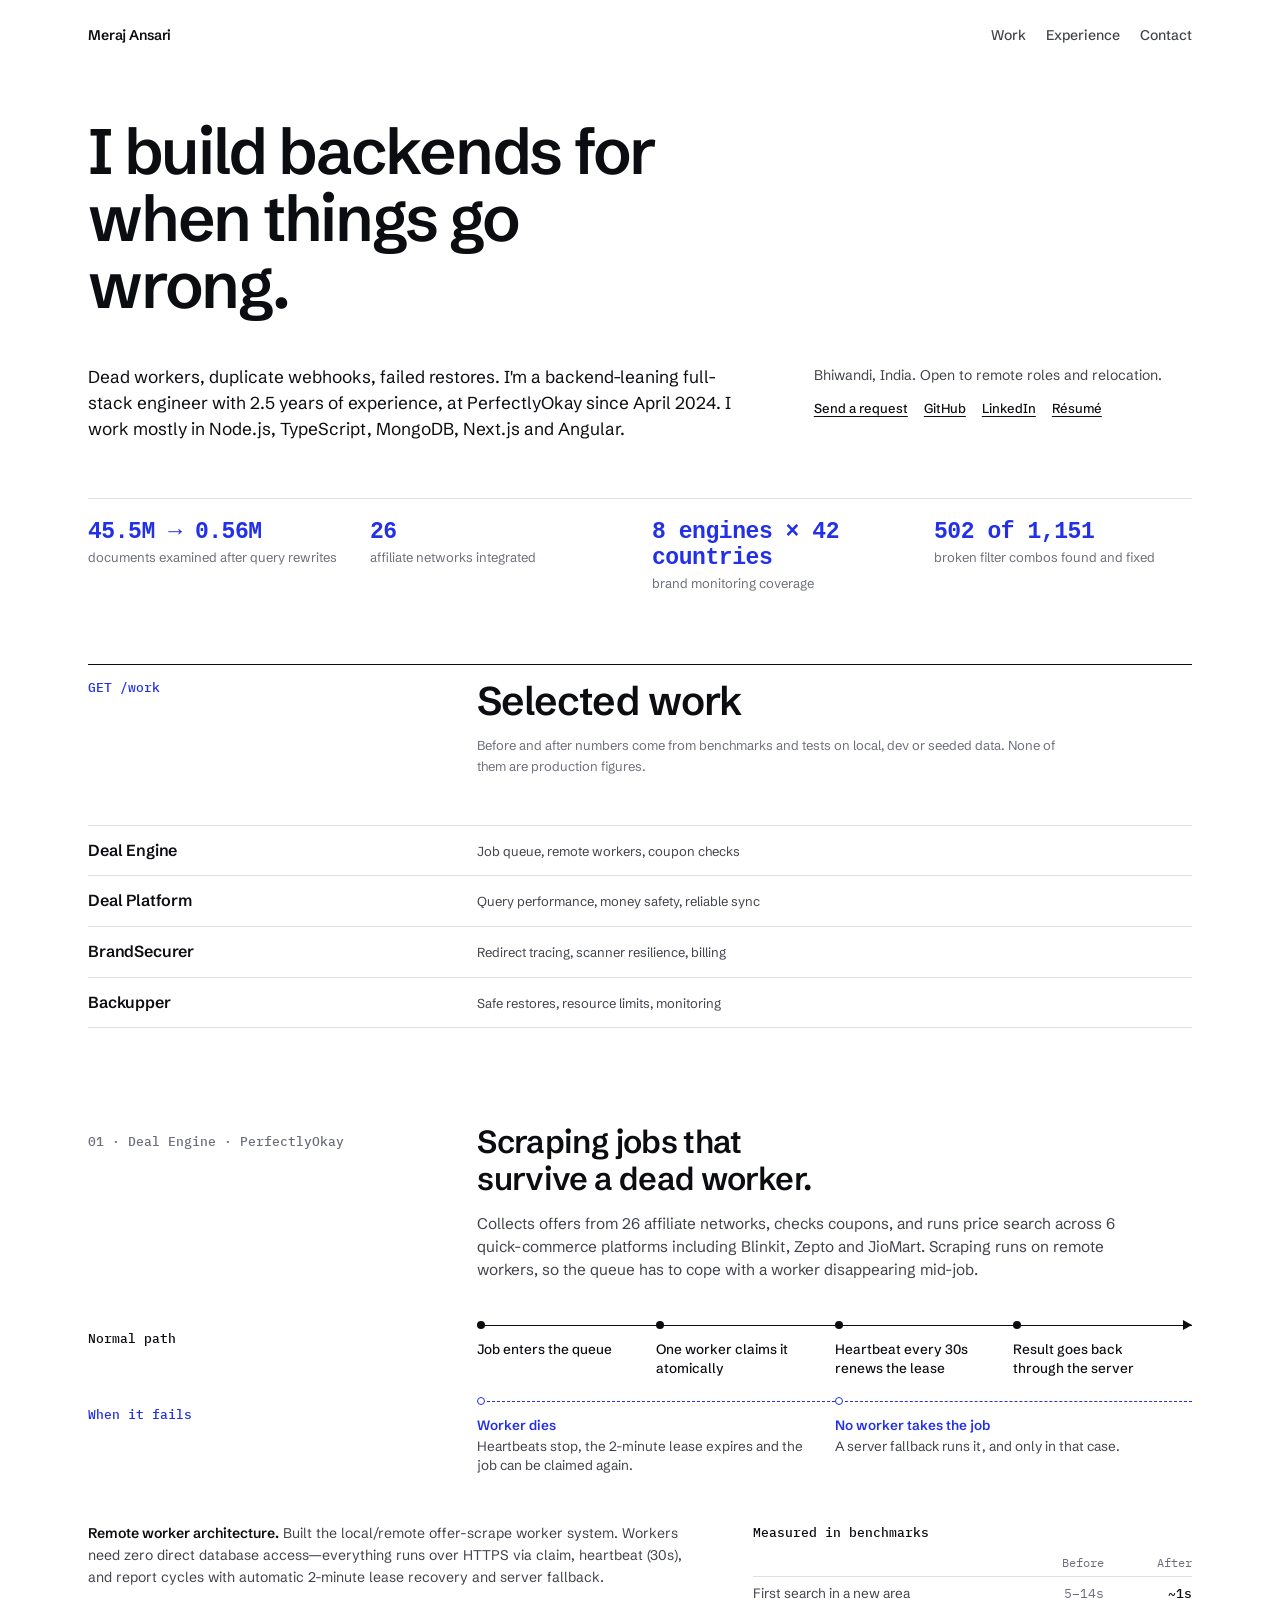
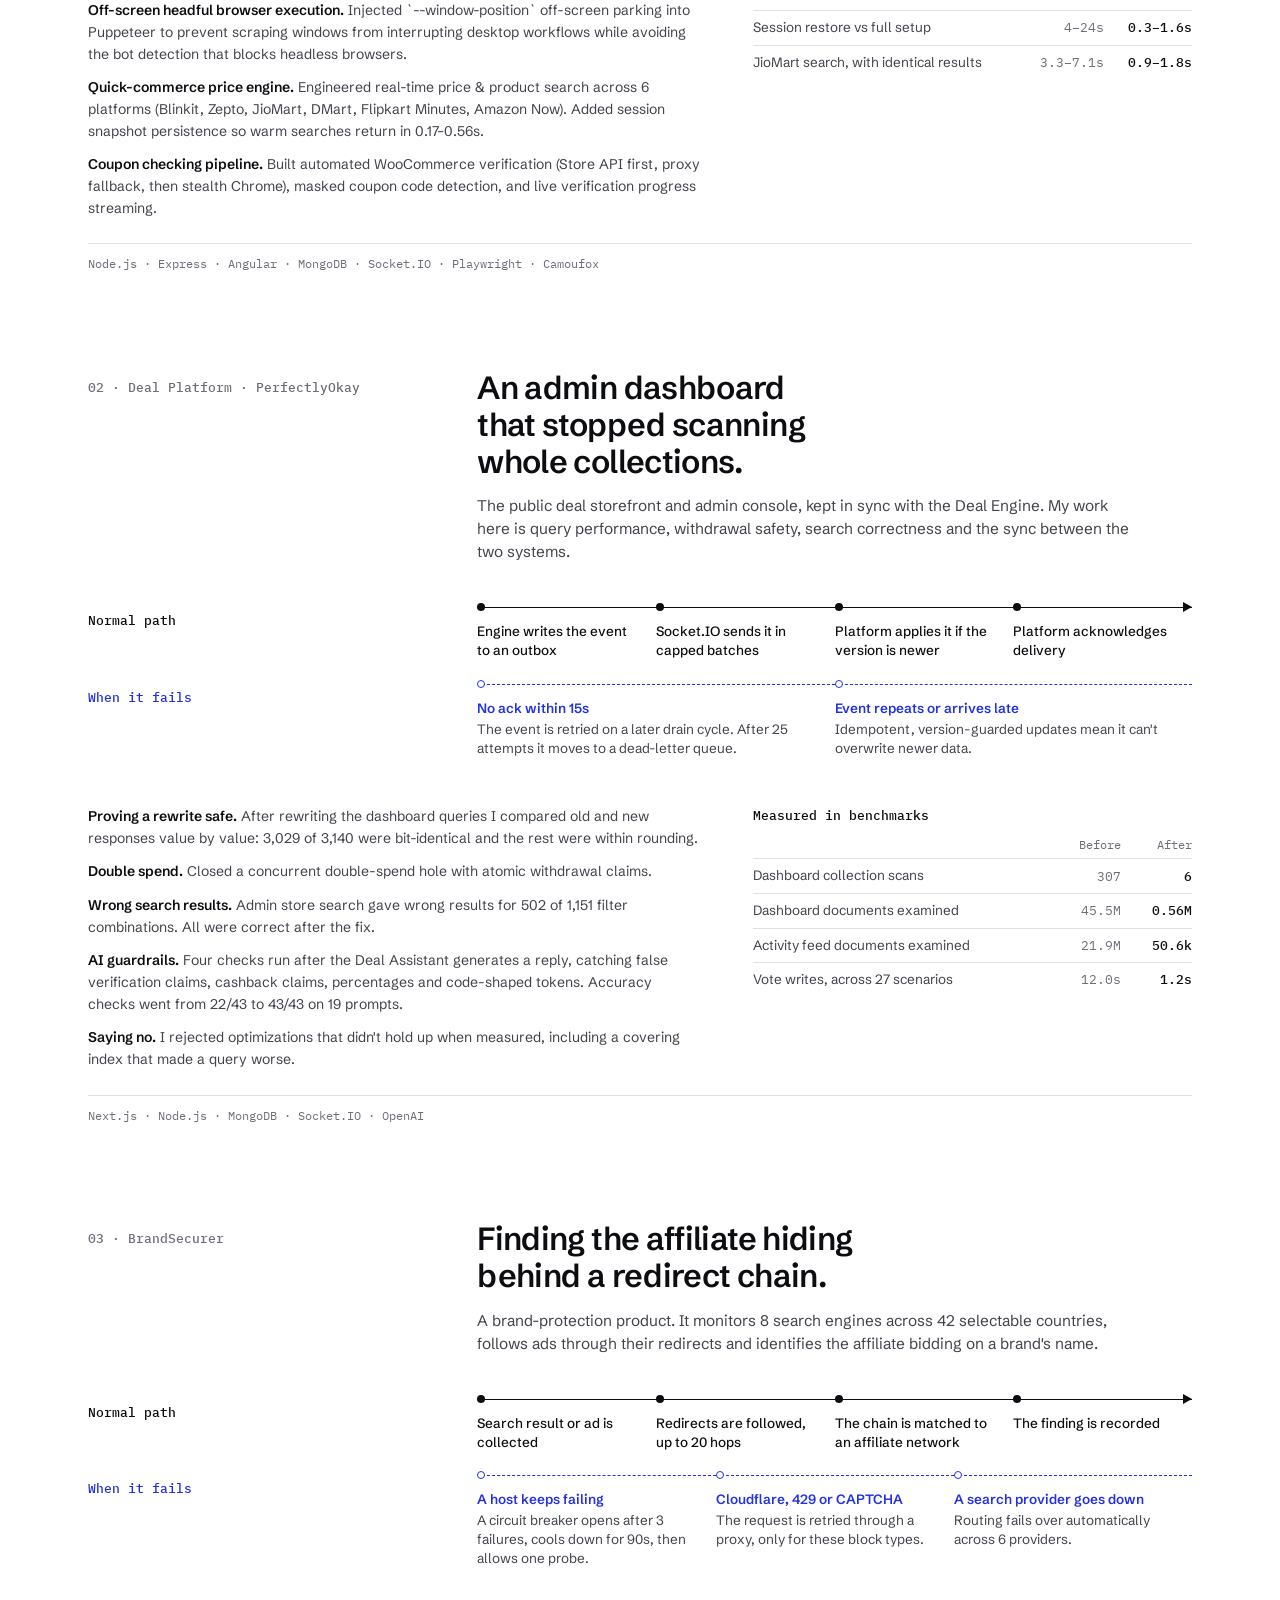
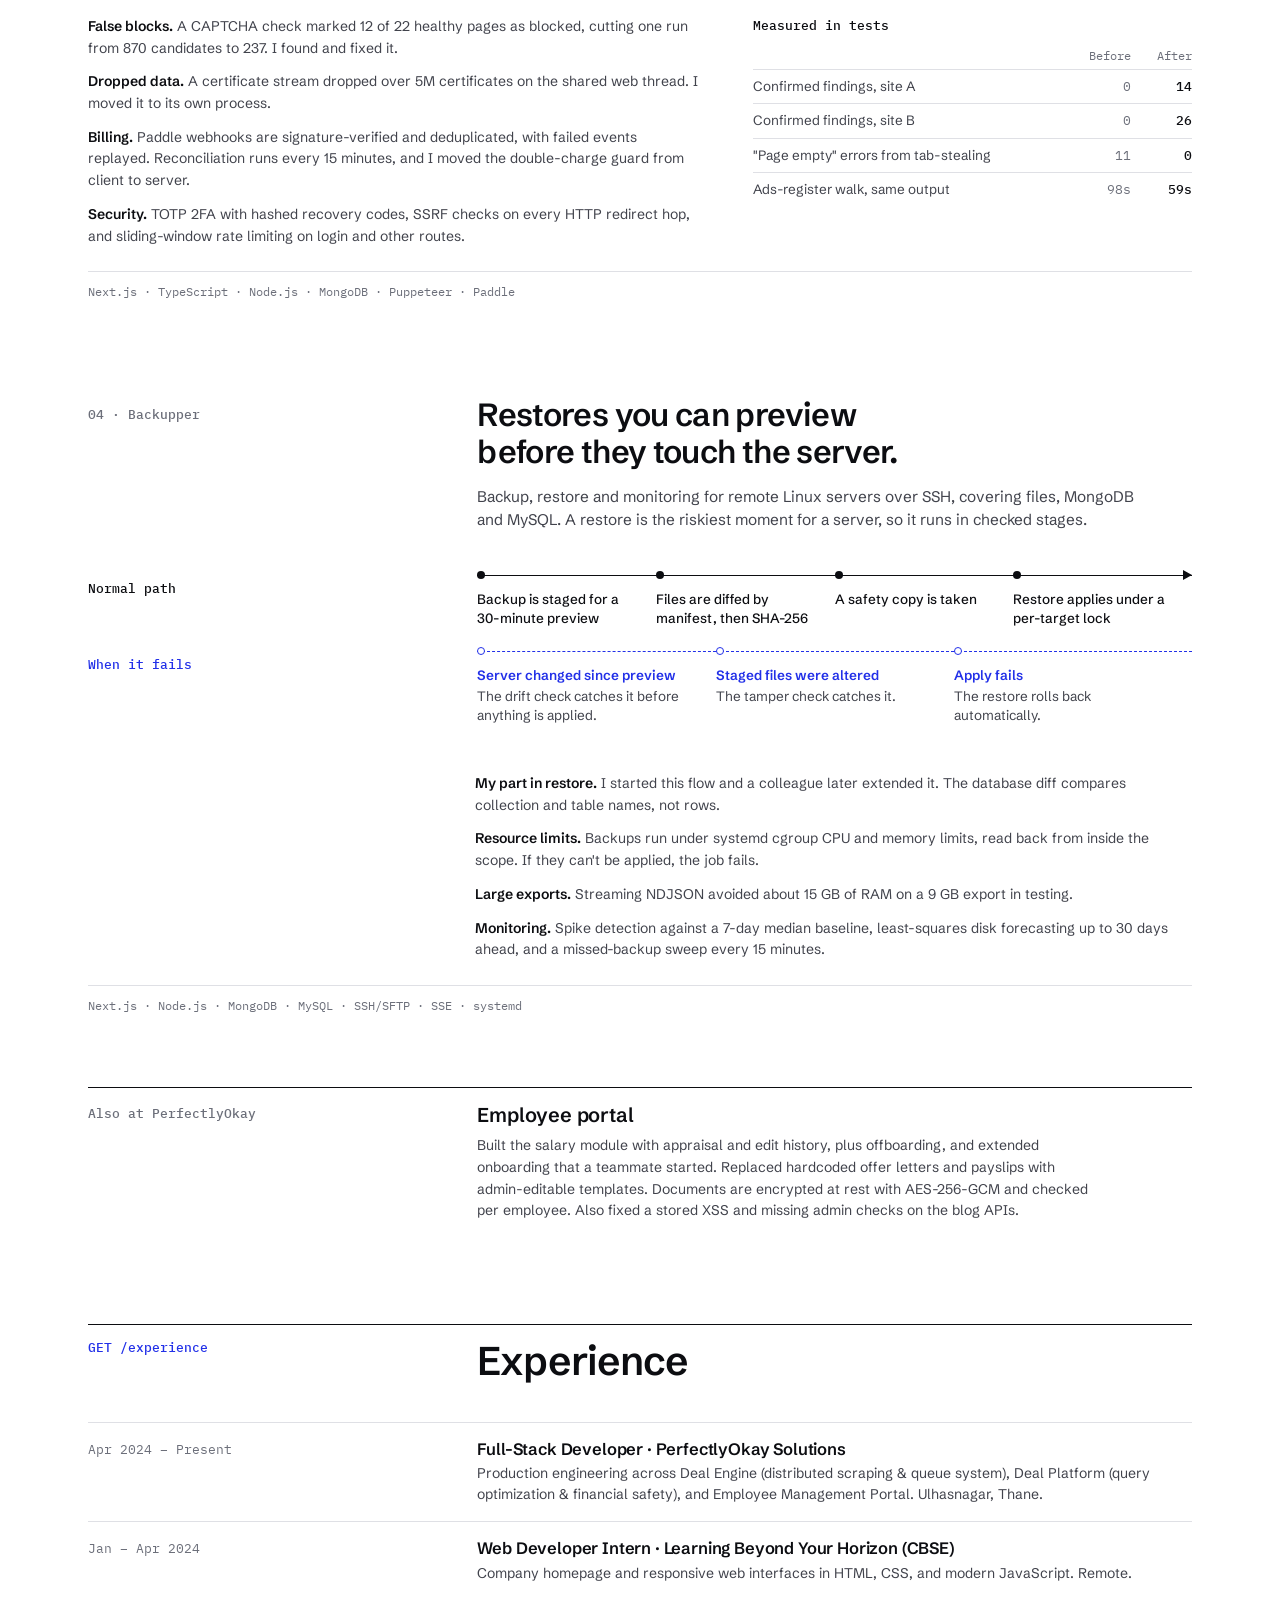
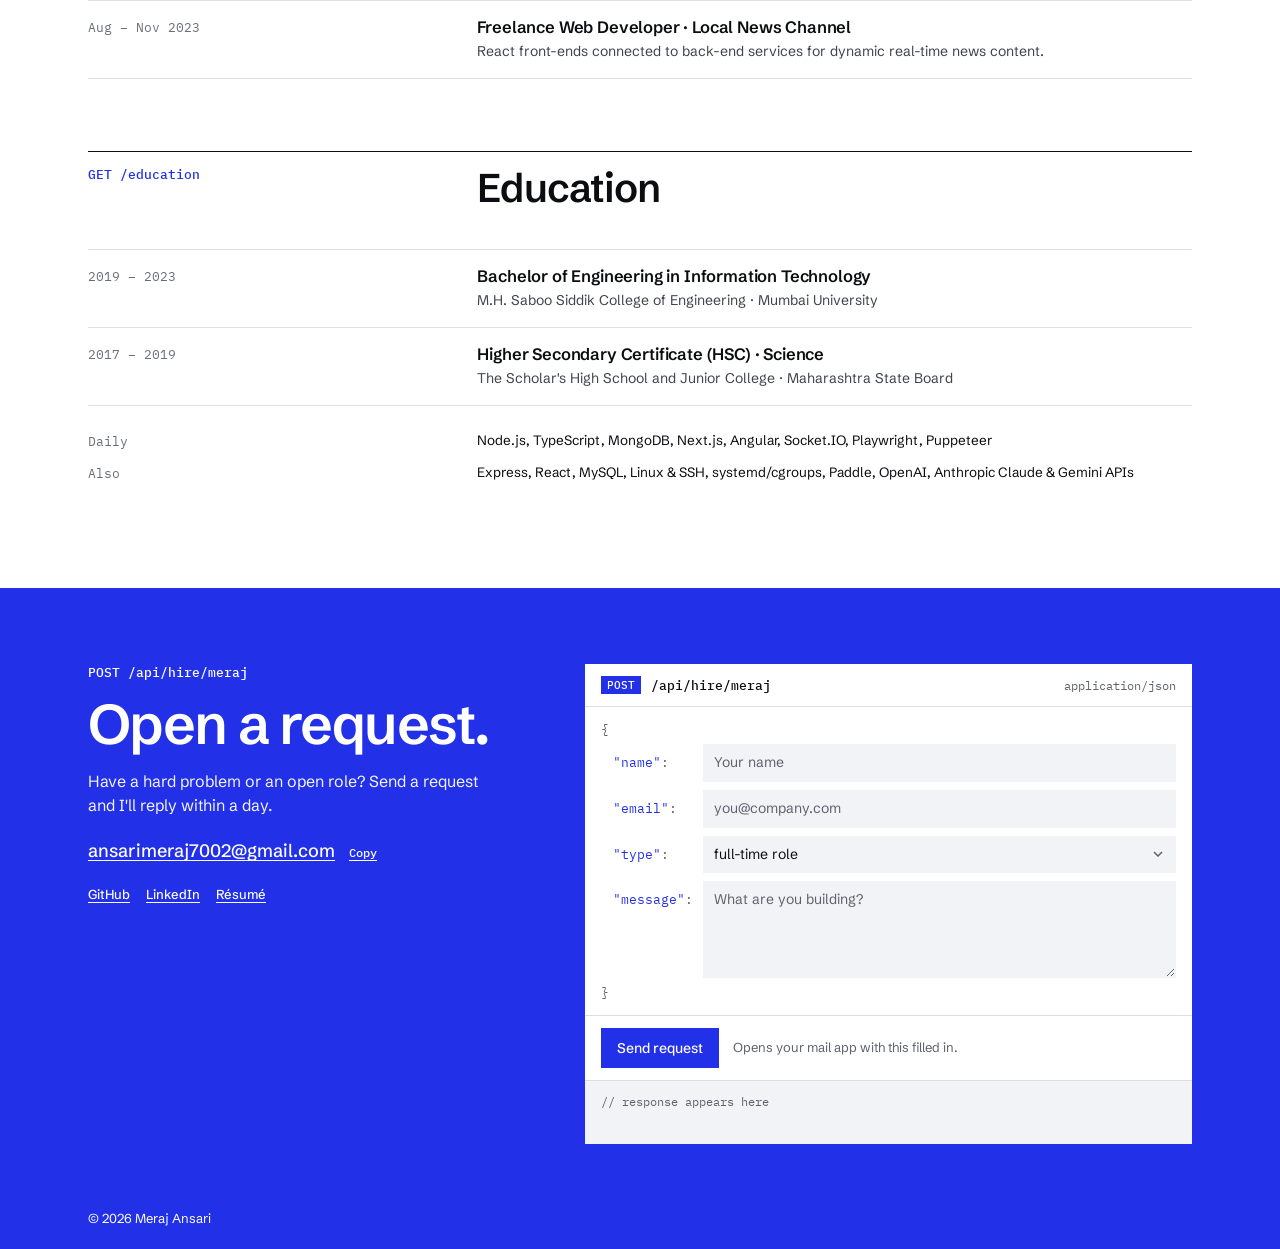
==== commit 08761fe3: "Portfolio 2nd Draft" ====
--- a/index.html
+++ b/index.html
@@ -8,6 +8,11 @@
   <meta property="og:title" content="Meraj Ansari · Full-Stack Engineer" />
   <meta property="og:description" content="I build backends for when things go wrong: dead workers, duplicate webhooks, failed restores." />
   <meta property="og:type" content="website" />
+  <meta property="og:image" content="og-image.svg" />
+  <meta name="twitter:card" content="summary_large_image" />
+  <meta name="twitter:title" content="Meraj Ansari · Full-Stack Engineer" />
+  <meta name="twitter:description" content="I build backends for when things go wrong: dead workers, duplicate webhooks, failed restores." />
+  <meta name="twitter:image" content="og-image.svg" />
   <meta name="color-scheme" content="light dark" />
   <meta name="theme-color" content="#ffffff" media="(prefers-color-scheme: light)" />
   <meta name="theme-color" content="#0c0d11" media="(prefers-color-scheme: dark)" />
@@ -19,7 +24,9 @@
 </head>
 <body>
 
-  <header class="top wrap">
+  <a href="#top" class="skip">Skip to content</a>
+
+  <header class="top wrap" id="header">
     <a href="#top" class="brand">Meraj Ansari</a>
     <nav aria-label="Sections">
       <a href="#work">Work</a>
@@ -30,8 +37,8 @@
 
   <main id="top">
     <section class="hero wrap">
-      <h1>I build backends for when things go wrong.</h1>
-      <div class="hero-foot">
+      <h1 class="reveal">I build backends for when things go wrong.</h1>
+      <div class="hero-foot reveal">
         <p class="lede">
           Dead workers, duplicate webhooks, failed restores. I'm a backend-leaning
           full-stack engineer with 2.5 years of experience, at PerfectlyOkay since
@@ -47,6 +54,15 @@
           </p>
         </div>
       </div>
+
+      <div class="numbers reveal">
+        <dl class="num-grid">
+          <div><dt>45.5M → 0.56M</dt><dd>documents examined after query rewrites</dd></div>
+          <div><dt>26</dt><dd>affiliate networks integrated</dd></div>
+          <div><dt>8 engines × 42 countries</dt><dd>brand monitoring coverage</dd></div>
+          <div><dt>502 of 1,151</dt><dd>broken filter combos found and fixed</dd></div>
+        </dl>
+      </div>
     </section>
 
     <section class="wrap" id="work">
@@ -64,7 +80,7 @@
       </ol>
 
       <!-- 01 -->
-      <article class="case" id="deal-engine">
+      <article class="case reveal" id="deal-engine">
         <p class="case-tag">01 · Deal Engine · PerfectlyOkay</p>
         <h3>Scraping jobs that survive a dead worker.</h3>
         <p class="case-sum">Collects offers from 26 affiliate networks, checks coupons, and runs price search across 6 quick-commerce platforms including Blinkit, Zepto and JioMart. Scraping runs on remote workers, so the queue has to cope with a worker disappearing mid-job.</p>
@@ -86,10 +102,10 @@
 
         <div class="case-body">
           <ul class="did">
-            <li><b>Database migration.</b> Moved 24 MySQL tables to MongoDB, rebuilt 24 of the 26 network integrations on it, and retired the old code. Each project gets physically separate collections, so client data stays isolated.</li>
-            <li><b>A paging bug.</b> In testing, skip/limit paging lost 1 of 10 offers during a concurrent delete. Keyset paging fixed it.</li>
-            <li><b>Browser takeover.</b> Live browser streaming lets a person take control of a remote session, and control actions are audited.</li>
-            <li><b>Coupon checks.</b> The WooCommerce checker tries the Store API, then a proxy, then stealth Chrome.</li>
+            <li><b>Remote worker architecture.</b> Built the local/remote offer-scrape worker system. Workers need zero direct database access—everything runs over HTTPS via claim, heartbeat (30s), and report cycles with automatic 2-minute lease recovery and server fallback.</li>
+            <li><b>Off-screen headful browser execution.</b> Injected `--window-position` off-screen parking into Puppeteer to prevent scraping windows from interrupting desktop workflows while avoiding the bot detection that blocks headless browsers.</li>
+            <li><b>Quick-commerce price engine.</b> Engineered real-time price & product search across 6 platforms (Blinkit, Zepto, JioMart, DMart, Flipkart Minutes, Amazon Now). Added session snapshot persistence so warm searches return in 0.17–0.56s.</li>
+            <li><b>Coupon checking pipeline.</b> Built automated WooCommerce verification (Store API first, proxy fallback, then stealth Chrome), masked coupon code detection, and live verification progress streaming.</li>
           </ul>
           <table class="measured">
             <caption>Measured in benchmarks</caption>
@@ -105,7 +121,7 @@
       </article>
 
       <!-- 02 -->
-      <article class="case" id="deal-platform">
+      <article class="case reveal" id="deal-platform">
         <p class="case-tag">02 · Deal Platform · PerfectlyOkay</p>
         <h3>An admin dashboard that stopped scanning whole collections.</h3>
         <p class="case-sum">The public deal storefront and admin console, kept in sync with the Deal Engine. My work here is query performance, withdrawal safety, search correctness and the sync between the two systems.</p>
@@ -148,7 +164,7 @@
       </article>
 
       <!-- 03 -->
-      <article class="case" id="brandsecurer">
+      <article class="case reveal" id="brandsecurer">
         <p class="case-tag">03 · BrandSecurer</p>
         <h3>Finding the affiliate hiding behind a redirect chain.</h3>
         <p class="case-sum">A brand-protection product. It monitors 8 search engines across 42 selectable countries, follows ads through their redirects and identifies the affiliate bidding on a brand's name.</p>
@@ -191,7 +207,7 @@
       </article>
 
       <!-- 04 -->
-      <article class="case" id="backupper">
+      <article class="case reveal" id="backupper">
         <p class="case-tag">04 · Backupper</p>
         <h3>Restores you can preview before they touch the server.</h3>
         <p class="case-sum">Backup, restore and monitoring for remote Linux servers over SSH, covering files, MongoDB and MySQL. A restore is the riskiest moment for a server, so it runs in checked stages.</p>
@@ -239,21 +255,43 @@
       </div>
       <ol class="exp">
         <li>
-          <span>Apr 2024 – Now</span>
-          <div><h3>Full-Stack Developer, PerfectlyOkay Solutions</h3><p>Deal Engine, Deal Platform and the employee portal. Ulhasnagar, Thane.</p></div>
+          <span>Apr 2024 – Present</span>
+          <div><h3>Full-Stack Developer · PerfectlyOkay Solutions</h3><p>Production engineering across Deal Engine (distributed scraping & queue system), Deal Platform (query optimization & financial safety), and Employee Management Portal. Ulhasnagar, Thane.</p></div>
         </li>
         <li>
           <span>Jan – Apr 2024</span>
-          <div><h3>Web Developer Intern, Learning Beyond Your Horizon (CBSE)</h3><p>Company homepage and responsive sections in HTML, CSS and JavaScript. Remote.</p></div>
+          <div><h3>Web Developer Intern · Learning Beyond Your Horizon (CBSE)</h3><p>Company homepage and responsive web interfaces in HTML, CSS, and modern JavaScript. Remote.</p></div>
         </li>
         <li>
           <span>Aug – Nov 2023</span>
-          <div><h3>Freelance Web Developer, local news channel</h3><p>React front-ends connected to back-end services for live news content.</p></div>
+          <div><h3>Freelance Web Developer · Local News Channel</h3><p>React front-ends connected to back-end services for dynamic real-time news content.</p></div>
         </li>
       </ol>
+
+      <div class="sec-head" style="margin-top: clamp(48px, 6vw, 72px);">
+        <p class="route">GET /education</p>
+        <h2>Education</h2>
+      </div>
+      <ol class="exp">
+        <li>
+          <span>2019 – 2023</span>
+          <div>
+            <h3>Bachelor of Engineering in Information Technology</h3>
+            <p>M.H. Saboo Siddik College of Engineering · Mumbai University</p>
+          </div>
+        </li>
+        <li>
+          <span>2017 – 2019</span>
+          <div>
+            <h3>Higher Secondary Certificate (HSC) · Science</h3>
+            <p>The Scholar's High School and Junior College · Maharashtra State Board</p>
+          </div>
+        </li>
+      </ol>
+
       <dl class="skills">
         <div><dt>Daily</dt><dd>Node.js, TypeScript, MongoDB, Next.js, Angular, Socket.IO, Playwright, Puppeteer</dd></div>
-        <div><dt>Also</dt><dd>Express, React, MySQL, Linux and SSH, systemd, Paddle, OpenAI, Anthropic and Gemini APIs</dd></div>
+        <div><dt>Also</dt><dd>Express, React, MySQL, Linux & SSH, systemd/cgroups, Paddle, OpenAI, Anthropic Claude & Gemini APIs</dd></div>
       </dl>
     </section>
   </main>
--- a/styles.css
+++ b/styles.css
@@ -35,7 +35,7 @@
 *, *::before, *::after { box-sizing: border-box; }
 html { -webkit-text-size-adjust: 100%; scroll-padding-top: 24px; }
 @media (prefers-reduced-motion: no-preference) { html { scroll-behavior: smooth; } }
-body { margin: 0; background: var(--bg); color: var(--fg); font: 400 17px/1.55 var(--sans); -webkit-font-smoothing: antialiased; }
+body { margin: 0; background: var(--bg); color: var(--fg); font: 400 15px/1.6 var(--sans); -webkit-font-smoothing: antialiased; }
 h1, h2, h3, p, ul, ol, dl, dd, figure { margin: 0; }
 ul, ol { padding: 0; list-style: none; }
 a { color: inherit; text-underline-offset: 3px; }
@@ -43,138 +43,193 @@
 :focus-visible { outline: 2px solid currentColor; outline-offset: 3px; }
 [hidden] { display: none !important; }
 
-.wrap { width: 100%; max-width: 1320px; margin-inline: auto; padding-inline: var(--gutter); }
+/* Skip Link */
+.skip {
+  position: absolute;
+  top: -100px;
+  left: 16px;
+  background: var(--blue);
+  color: #fff;
+  padding: 8px 16px;
+  font: 500 13px var(--mono);
+  z-index: 1000;
+  text-decoration: none;
+  border-radius: 2px;
+  transition: top 0.2s ease;
+}
+.skip:focus {
+  top: 16px;
+}
+
+.wrap { width: 100%; max-width: 1200px; margin-inline: auto; padding-inline: var(--gutter); }
 
 /* Top */
-.top { display: flex; justify-content: space-between; align-items: baseline; gap: 24px; padding-top: 24px; font-weight: 500; }
-.brand { text-decoration: none; }
-.top nav { display: flex; gap: 24px; }
-.top nav a { text-decoration: none; }
-.top nav a:hover { text-decoration: underline; }
+.top { display: flex; justify-content: space-between; align-items: baseline; gap: 24px; padding-top: 24px; font-weight: 500; font-size: 14px; }
+.brand { text-decoration: none; font-weight: 600; letter-spacing: -0.01em; }
+.top nav { display: flex; gap: 20px; }
+.top nav a { text-decoration: none; color: var(--fg-2); }
+.top nav a:hover { color: var(--accent); }
 
 /* Hero */
-.hero { padding-top: clamp(64px, 11vh, 128px); padding-bottom: clamp(72px, 12vh, 140px); }
-h1 { font-size: clamp(50px, 9.6vw, 148px); font-weight: 600; line-height: .96; letter-spacing: -.045em; max-width: 12ch; }
-.hero-foot { display: grid; grid-template-columns: minmax(0, 7fr) minmax(0, 4fr); gap: 48px clamp(32px, 8vw, 120px); margin-top: clamp(40px, 6vw, 72px); }
-.lede { font-size: clamp(19px, 1.8vw, 24px); line-height: 1.4; max-width: 34em; }
-.hero-side { color: var(--fg-2); }
-.links { display: flex; flex-wrap: wrap; gap: 8px 20px; margin-top: 14px; font-weight: 500; color: var(--fg); }
+.hero { padding-top: clamp(48px, 8vh, 80px); padding-bottom: clamp(48px, 8vh, 80px); }
+h1 { font-size: clamp(34px, 5.2vw, 64px); font-weight: 600; line-height: 1.05; letter-spacing: -.035em; max-width: 16ch; }
+.hero-foot { display: grid; grid-template-columns: minmax(0, 7fr) minmax(0, 4fr); gap: 32px clamp(24px, 5vw, 64px); margin-top: clamp(28px, 4vw, 44px); }
+.lede { font-size: clamp(16px, 1.35vw, 19px); line-height: 1.5; max-width: 38em; color: var(--fg); }
+.hero-side { color: var(--fg-2); font-size: 14px; line-height: 1.6; }
+.links { display: flex; flex-wrap: wrap; gap: 6px 16px; margin-top: 12px; font-weight: 500; font-size: 13px; color: var(--fg); }
 .links a { text-decoration: underline; text-decoration-thickness: 1px; }
 .links a:hover { color: var(--accent); }
 
+/* Quick Impact Metrics Bar */
+.numbers {
+  margin-top: clamp(36px, 5vw, 56px);
+  padding-top: 20px;
+  border-top: 1px solid var(--line);
+}
+.num-grid {
+  display: grid;
+  grid-template-columns: repeat(auto-fit, minmax(200px, 1fr));
+  gap: 20px 24px;
+}
+.num-grid dt {
+  font: 600 clamp(18px, 1.8vw, 24px) var(--mono);
+  color: var(--accent);
+  letter-spacing: -0.02em;
+}
+.num-grid dd {
+  font-size: 13px;
+  color: var(--mute);
+  margin-top: 4px;
+  line-height: 1.35;
+}
+
+/* Scroll reveal animations */
+@media (prefers-reduced-motion: no-preference) {
+  .reveal {
+    opacity: 0;
+    transform: translateY(16px);
+    transition: opacity 0.5s cubic-bezier(0.16, 1, 0.3, 1), transform 0.5s cubic-bezier(0.16, 1, 0.3, 1);
+    will-change: opacity, transform;
+  }
+  .reveal.active {
+    opacity: 1;
+    transform: translateY(0);
+  }
+}
+
 /* Section heads */
-.route { font: 500 14px/1.4 var(--mono); color: var(--accent); }
-.sec-head { border-top: 2px solid var(--fg); padding-top: 16px; display: grid; grid-template-columns: minmax(0, 4fr) minmax(0, 8fr); column-gap: 32px; row-gap: 8px; }
-.sec-head h2 { grid-column: 2; grid-row: 1; font-size: clamp(36px, 5vw, 68px); font-weight: 600; line-height: 1; letter-spacing: -.035em; }
-.sec-note { grid-column: 2; color: var(--mute); font-size: 15px; max-width: 46em; margin-top: 10px; }
+.route { font: 500 13px/1.4 var(--mono); color: var(--accent); }
+.sec-head { border-top: 1.5px solid var(--fg); padding-top: 14px; display: grid; grid-template-columns: minmax(0, 4fr) minmax(0, 8fr); column-gap: 32px; row-gap: 6px; }
+.sec-head h2 { grid-column: 2; grid-row: 1; font-size: clamp(26px, 3.2vw, 40px); font-weight: 600; line-height: 1.1; letter-spacing: -.025em; }
+.sec-note { grid-column: 2; color: var(--mute); font-size: 13px; max-width: 46em; margin-top: 6px; }
 
 /* Index */
-.index { margin-top: clamp(40px, 6vw, 72px); border-top: 1px solid var(--line); }
-.index a { display: grid; grid-template-columns: minmax(0, 4fr) minmax(0, 8fr); column-gap: 32px; padding: 14px 0; border-bottom: 1px solid var(--line); text-decoration: none; align-items: baseline; }
+.index { margin-top: clamp(28px, 4vw, 48px); border-top: 1px solid var(--line); }
+.index a { display: grid; grid-template-columns: minmax(0, 4fr) minmax(0, 8fr); column-gap: 32px; padding: 12px 0; border-bottom: 1px solid var(--line); text-decoration: none; align-items: baseline; }
 .index span { display: none; }
-.index b { font-weight: 600; font-size: 20px; letter-spacing: -.01em; }
-.index em { font-style: normal; color: var(--fg-2); }
+.index b { font-weight: 600; font-size: 16px; letter-spacing: -.01em; }
+.index em { font-style: normal; font-size: 13px; color: var(--fg-2); }
 .index a:hover b, .index a:hover em { color: var(--accent); }
 
 /* Case study */
-.case { padding-top: clamp(80px, 11vw, 152px); display: grid; grid-template-columns: minmax(0, 4fr) minmax(0, 8fr); column-gap: 32px; }
+.case { padding-top: clamp(56px, 8vw, 96px); display: grid; grid-template-columns: minmax(0, 4fr) minmax(0, 8fr); column-gap: 32px; }
 .case > * { grid-column: 2; min-width: 0; }
-.case-tag { grid-column: 1; grid-row: 1; font: 500 14px/1.5 var(--mono); color: var(--mute); padding-top: 12px; }
-.case h3 { font-size: clamp(32px, 4.2vw, 58px); font-weight: 600; line-height: 1.03; letter-spacing: -.033em; max-width: 17ch; text-wrap: balance; }
-.case-sum { margin-top: 20px; font-size: clamp(18px, 1.5vw, 20px); line-height: 1.45; color: var(--fg-2); max-width: 40em; text-wrap: pretty; }
+.case-tag { grid-column: 1; grid-row: 1; font: 500 13px/1.5 var(--mono); color: var(--mute); padding-top: 8px; }
+.case h3 { font-size: clamp(22px, 2.6vw, 32px); font-weight: 600; line-height: 1.15; letter-spacing: -.02em; max-width: 24ch; text-wrap: balance; }
+.case-sum { margin-top: 14px; font-size: clamp(15px, 1.2vw, 16.5px); line-height: 1.5; color: var(--fg-2); max-width: 44em; text-wrap: pretty; }
 
 /* Path: the normal route and its failure routes */
-.path { grid-column: 1 / -1; margin-top: clamp(40px, 5vw, 64px); display: grid; grid-template-columns: minmax(0, 4fr) minmax(0, 8fr); column-gap: 32px; row-gap: 32px; }
-.path figcaption { grid-column: 1; font: 500 14px/1.5 var(--mono); padding-top: 4px; }
+.path { grid-column: 1 / -1; margin-top: clamp(28px, 4vw, 44px); display: grid; grid-template-columns: minmax(0, 4fr) minmax(0, 8fr); column-gap: 32px; row-gap: 24px; }
+.path figcaption { grid-column: 1; font: 500 13px/1.5 var(--mono); padding-top: 4px; }
 .path figcaption.fail { color: var(--accent); }
 .steps, .fails { grid-column: 2; display: grid; grid-auto-flow: column; grid-auto-columns: minmax(0, 1fr); }
-.steps li, .fails li { position: relative; padding: 18px 20px 0 0; font-size: 15px; line-height: 1.4; }
-.steps li { border-top: 2px solid var(--fg); font-weight: 500; }
-.steps li::before, .fails li::before { content: ""; position: absolute; left: 0; top: -6px; width: 10px; height: 10px; border-radius: 50%; }
+.steps li, .fails li { position: relative; padding: 14px 16px 0 0; font-size: 13.5px; line-height: 1.4; }
+.steps li { border-top: 1.5px solid var(--fg); font-weight: 500; }
+.steps li::before, .fails li::before { content: ""; position: absolute; left: 0; top: -5px; width: 8px; height: 8px; border-radius: 50%; }
 .steps li::before { background: var(--fg); }
-.steps li:last-child::after { content: ""; position: absolute; right: 0; top: -7px; border-left: 11px solid var(--fg); border-block: 6px solid transparent; }
-.fails li { border-top: 2px dashed var(--accent); color: var(--fg-2); }
-.fails li::before { background: var(--bg); border: 2px solid var(--accent); }
-.fails b { display: block; color: var(--accent); font-weight: 600; margin-bottom: 4px; }
+.steps li:last-child::after { content: ""; position: absolute; right: 0; top: -6px; border-left: 9px solid var(--fg); border-block: 5px solid transparent; }
+.fails li { border-top: 1.5px dashed var(--accent); color: var(--fg-2); }
+.fails li::before { background: var(--bg); border: 1.5px solid var(--accent); }
+.fails b { display: block; color: var(--accent); font-weight: 600; margin-bottom: 2px; }
 
 /* Body */
-.case-body { grid-column: 1 / -1; margin-top: clamp(48px, 6vw, 72px); display: grid; grid-template-columns: minmax(0, 7fr) minmax(0, 5fr); gap: 40px clamp(32px, 6vw, 80px); align-items: start; }
-.case-body.solo { grid-template-columns: minmax(0, 4fr) minmax(0, 8fr); gap: 32px; }
+.case-body { grid-column: 1 / -1; margin-top: clamp(32px, 4vw, 48px); display: grid; grid-template-columns: minmax(0, 7fr) minmax(0, 5fr); gap: 28px clamp(24px, 4vw, 56px); align-items: start; }
+.case-body.solo { grid-template-columns: minmax(0, 4fr) minmax(0, 8fr); gap: 28px; }
 .case-body.solo .did { grid-column: 2; }
-.did li + li { margin-top: 16px; }
-.did { color: var(--fg-2); }
+.did li + li { margin-top: 12px; }
+.did { color: var(--fg-2); font-size: 14px; line-height: 1.55; }
 .did b { color: var(--fg); font-weight: 600; }
 
-.measured { width: 100%; border-collapse: collapse; font-size: 15px; }
-.measured caption { text-align: left; font: 500 14px/1.5 var(--mono); padding-bottom: 8px; }
-.measured thead th { font: 400 13px var(--mono); color: var(--mute); text-align: right; padding: 6px 0 6px 16px; }
-.measured tbody th { text-align: left; font-weight: 400; color: var(--fg-2); padding: 10px 0; line-height: 1.3; }
+.measured { width: 100%; border-collapse: collapse; font-size: 13.5px; }
+.measured caption { text-align: left; font: 500 13px/1.5 var(--mono); padding-bottom: 6px; }
+.measured thead th { font: 400 12px var(--mono); color: var(--mute); text-align: right; padding: 6px 0 6px 12px; }
+.measured tbody th { text-align: left; font-weight: 400; color: var(--fg-2); padding: 8px 0; line-height: 1.3; }
 .measured tbody tr { border-top: 1px solid var(--line); }
-.measured td { text-align: right; white-space: nowrap; padding: 10px 0 10px 16px; font: 400 14px var(--mono); color: var(--mute); }
+.measured td { text-align: right; white-space: nowrap; padding: 8px 0 8px 12px; font: 400 13px var(--mono); color: var(--mute); }
 .measured td:last-child { color: var(--fg); font-weight: 500; }
 
-.stack { grid-column: 1 / -1; margin-top: 32px; padding-top: 12px; border-top: 1px solid var(--line); font: 400 13px/1.6 var(--mono); color: var(--mute); }
+.stack { grid-column: 1 / -1; margin-top: 24px; padding-top: 10px; border-top: 1px solid var(--line); font: 400 12px/1.6 var(--mono); color: var(--mute); }
 
 /* Also */
-.also { margin-top: clamp(72px, 9vw, 120px); display: grid; grid-template-columns: minmax(0, 4fr) minmax(0, 8fr); column-gap: 32px; border-top: 2px solid var(--fg); padding-top: 16px; }
-.also .case-tag { padding-top: 4px; }
-.also h3 { font-size: 26px; font-weight: 600; letter-spacing: -.02em; line-height: 1.2; }
-.also p:not(.case-tag) { margin-top: 10px; color: var(--fg-2); max-width: 44em; }
+.also { margin-top: clamp(48px, 6vw, 72px); display: grid; grid-template-columns: minmax(0, 4fr) minmax(0, 8fr); column-gap: 32px; border-top: 1.5px solid var(--fg); padding-top: 14px; }
+.also .case-tag { padding-top: 2px; }
+.also h3 { font-size: 20px; font-weight: 600; letter-spacing: -.01em; line-height: 1.25; }
+.also p:not(.case-tag) { margin-top: 8px; color: var(--fg-2); font-size: 14px; line-height: 1.55; max-width: 44em; }
 
 /* Experience */
-#experience { padding-top: clamp(96px, 12vw, 168px); padding-bottom: clamp(96px, 12vw, 168px); }
-.exp { margin-top: clamp(32px, 4vw, 56px); border-top: 1px solid var(--line); }
-.exp li { display: grid; grid-template-columns: minmax(0, 4fr) minmax(0, 8fr); column-gap: 32px; padding: 20px 0; border-bottom: 1px solid var(--line); }
-.exp span { font: 400 14px/1.8 var(--mono); color: var(--mute); }
-.exp h3 { font-size: 20px; font-weight: 600; line-height: 1.3; letter-spacing: -.01em; }
-.exp p { color: var(--fg-2); margin-top: 4px; }
-.skills { margin-top: 32px; display: grid; gap: 8px; }
+#experience { padding-top: clamp(64px, 8vw, 104px); padding-bottom: clamp(64px, 8vw, 104px); }
+.exp { margin-top: clamp(24px, 3vw, 40px); border-top: 1px solid var(--line); }
+.exp li { display: grid; grid-template-columns: minmax(0, 4fr) minmax(0, 8fr); column-gap: 32px; padding: 16px 0; border-bottom: 1px solid var(--line); }
+.exp span { font: 400 13px/1.7 var(--mono); color: var(--mute); }
+.exp h3 { font-size: 16.5px; font-weight: 600; line-height: 1.3; letter-spacing: -.01em; }
+.exp p { color: var(--fg-2); margin-top: 3px; font-size: 14px; line-height: 1.5; }
+.skills { margin-top: 24px; display: grid; gap: 8px; font-size: 13.5px; }
 .skills div { display: grid; grid-template-columns: minmax(0, 4fr) minmax(0, 8fr); column-gap: 32px; }
-.skills dt { font: 400 14px/1.8 var(--mono); color: var(--mute); }
-
-/* Contact: the page's one full colour moment, in both themes */
-.contact { background: var(--blue); color: #fff; padding-top: clamp(64px, 8vw, 112px); }
-.contact-grid { display: grid; grid-template-columns: minmax(0, 5fr) minmax(0, 7fr); gap: 48px clamp(32px, 6vw, 96px); align-items: start; }
+.skills dt { font: 400 13px/1.8 var(--mono); color: var(--mute); }
+
+/* Contact */
+.contact { background: var(--blue); color: #fff; padding-top: clamp(48px, 6vw, 80px); }
+.contact-grid { display: grid; grid-template-columns: minmax(0, 5fr) minmax(0, 7fr); gap: 36px clamp(24px, 5vw, 64px); align-items: start; }
 .contact .route { color: #fff; }
-.contact h2 { font-size: clamp(50px, 7.4vw, 112px); font-weight: 600; line-height: .96; letter-spacing: -.045em; margin-top: 16px; }
-.contact-side > p:not(.route):not(.mail):not(.links) { margin-top: 24px; font-size: 20px; line-height: 1.4; max-width: 24em; }
-.mail { margin-top: 28px; display: flex; flex-wrap: wrap; gap: 8px 16px; align-items: baseline; font-size: 22px; font-weight: 500; }
+.contact h2 { font-size: clamp(34px, 4.5vw, 56px); font-weight: 600; line-height: 1.05; letter-spacing: -.03em; margin-top: 12px; }
+.contact-side > p:not(.route):not(.mail):not(.links) { margin-top: 16px; font-size: 16px; line-height: 1.5; max-width: 26em; opacity: 0.95; }
+.mail { margin-top: 20px; display: flex; flex-wrap: wrap; gap: 8px 14px; align-items: baseline; font-size: 18px; font-weight: 500; }
 .mail a { overflow-wrap: anywhere; }
-.mail button { font: 500 13px var(--mono); text-decoration: underline; text-underline-offset: 3px; }
-.contact .links { color: #fff; margin-top: 24px; }
+.mail button { font: 500 12px var(--mono); text-decoration: underline; text-underline-offset: 3px; }
+.contact .links { color: #fff; margin-top: 18px; font-size: 13px; }
 .contact .links a:hover { color: #fff; text-decoration-thickness: 2px; }
 
 .api { background: var(--paper); color: var(--paper-fg); color-scheme: light; }
-.api-bar { display: flex; align-items: center; gap: 12px; padding: 14px 20px; border-bottom: 1px solid var(--paper-line); font: 500 14px var(--mono); }
-.api-method { background: var(--blue); color: #fff; padding: 2px 8px; font-size: 12px; }
-.api-type { margin-left: auto; color: var(--paper-mute); font-weight: 400; font-size: 13px; }
-.api-body { padding: 20px; display: grid; gap: 10px; font-family: var(--mono); }
-.brace { color: var(--paper-mute); line-height: 1; }
-.api-field { display: grid; grid-template-columns: 92px minmax(0, 1fr); gap: 12px; padding-left: 16px; align-items: start; }
-.key { font-size: 14px; color: var(--blue); padding-top: 11px; }
+.api-bar { display: flex; align-items: center; gap: 10px; padding: 12px 16px; border-bottom: 1px solid var(--paper-line); font: 500 13px var(--mono); }
+.api-method { background: var(--blue); color: #fff; padding: 2px 6px; font-size: 11px; }
+.api-type { margin-left: auto; color: var(--paper-mute); font-weight: 400; font-size: 12px; }
+.api-body { padding: 16px; display: grid; gap: 8px; font-family: var(--mono); }
+.brace { color: var(--paper-mute); line-height: 1; font-size: 13px; }
+.api-field { display: grid; grid-template-columns: 80px minmax(0, 1fr); gap: 10px; padding-left: 12px; align-items: start; }
+.key { font-size: 13px; color: var(--blue); padding-top: 9px; }
 .key::after { content: ":"; color: var(--paper-mute); }
 .api input, .api select, .api textarea {
-  width: 100%; font: 16px/1.4 var(--sans); color: var(--paper-fg); background: var(--paper-2);
-  border: 1px solid transparent; border-radius: 0; padding: 10px 12px; outline: none;
+  width: 100%; font: 14px/1.4 var(--sans); color: var(--paper-fg); background: var(--paper-2);
+  border: 1px solid transparent; border-radius: 0; padding: 8px 10px; outline: none;
 }
 .api select { appearance: none; cursor: pointer;
   background-image: url("data:image/svg+xml,%3Csvg xmlns='http://www.w3.org/2000/svg' width='10' height='6'%3E%3Cpath d='M1 1l4 4 4-4' stroke='%235f626d' stroke-width='1.5' fill='none'/%3E%3C/svg%3E");
-  background-repeat: no-repeat; background-position: right 14px center; }
-.api textarea { resize: vertical; min-height: 104px; }
+  background-repeat: no-repeat; background-position: right 12px center; }
+.api textarea { resize: vertical; min-height: 88px; }
 .api ::placeholder { color: var(--paper-mute); opacity: 1; }
 .api input:focus, .api select:focus, .api textarea:focus { border-color: var(--blue); background-color: #fff; }
 .api-field.invalid input, .api-field.invalid textarea { border-color: var(--bad); }
-.api-foot { display: flex; flex-wrap: wrap; align-items: center; gap: 12px 16px; padding: 16px 20px; border-top: 1px solid var(--paper-line); font-size: 14px; color: var(--paper-mute); }
-.send { background: var(--blue); color: #fff; font-weight: 500; font-size: 16px; padding: 11px 20px; }
+.api-foot { display: flex; flex-wrap: wrap; align-items: center; gap: 10px 14px; padding: 12px 16px; border-top: 1px solid var(--paper-line); font-size: 13px; color: var(--paper-mute); }
+.send { background: var(--blue); color: #fff; font-weight: 500; font-size: 14px; padding: 9px 16px; }
 .send:hover { background: var(--paper-fg); }
 .send:focus-visible { outline-color: var(--paper-fg); }
-.api-resp { margin: 0; min-height: 72px; padding: 14px 20px; border-top: 1px solid var(--paper-line); background: var(--paper-2); font: 13px/1.6 var(--mono); color: var(--paper-fg); white-space: pre-wrap; overflow-wrap: anywhere; }
+.api-resp { margin: 0; min-height: 64px; padding: 12px 16px; border-top: 1px solid var(--paper-line); background: var(--paper-2); font: 12px/1.5 var(--mono); color: var(--paper-fg); white-space: pre-wrap; overflow-wrap: anywhere; }
 .api-resp .dim { color: var(--paper-mute); }
 .api-resp .ok { color: var(--ok); font-weight: 500; }
 .api-resp .bad { color: var(--bad); font-weight: 500; }
 .api-resp .k { color: var(--blue); }
 
-.footer { padding-top: clamp(56px, 7vw, 96px); padding-bottom: 24px; font-size: 14px; }
+.footer { padding-top: clamp(40px, 5vw, 64px); padding-bottom: 20px; font-size: 13px; }
 
 /* Narrow layouts */
 @media (max-width: 860px) {
